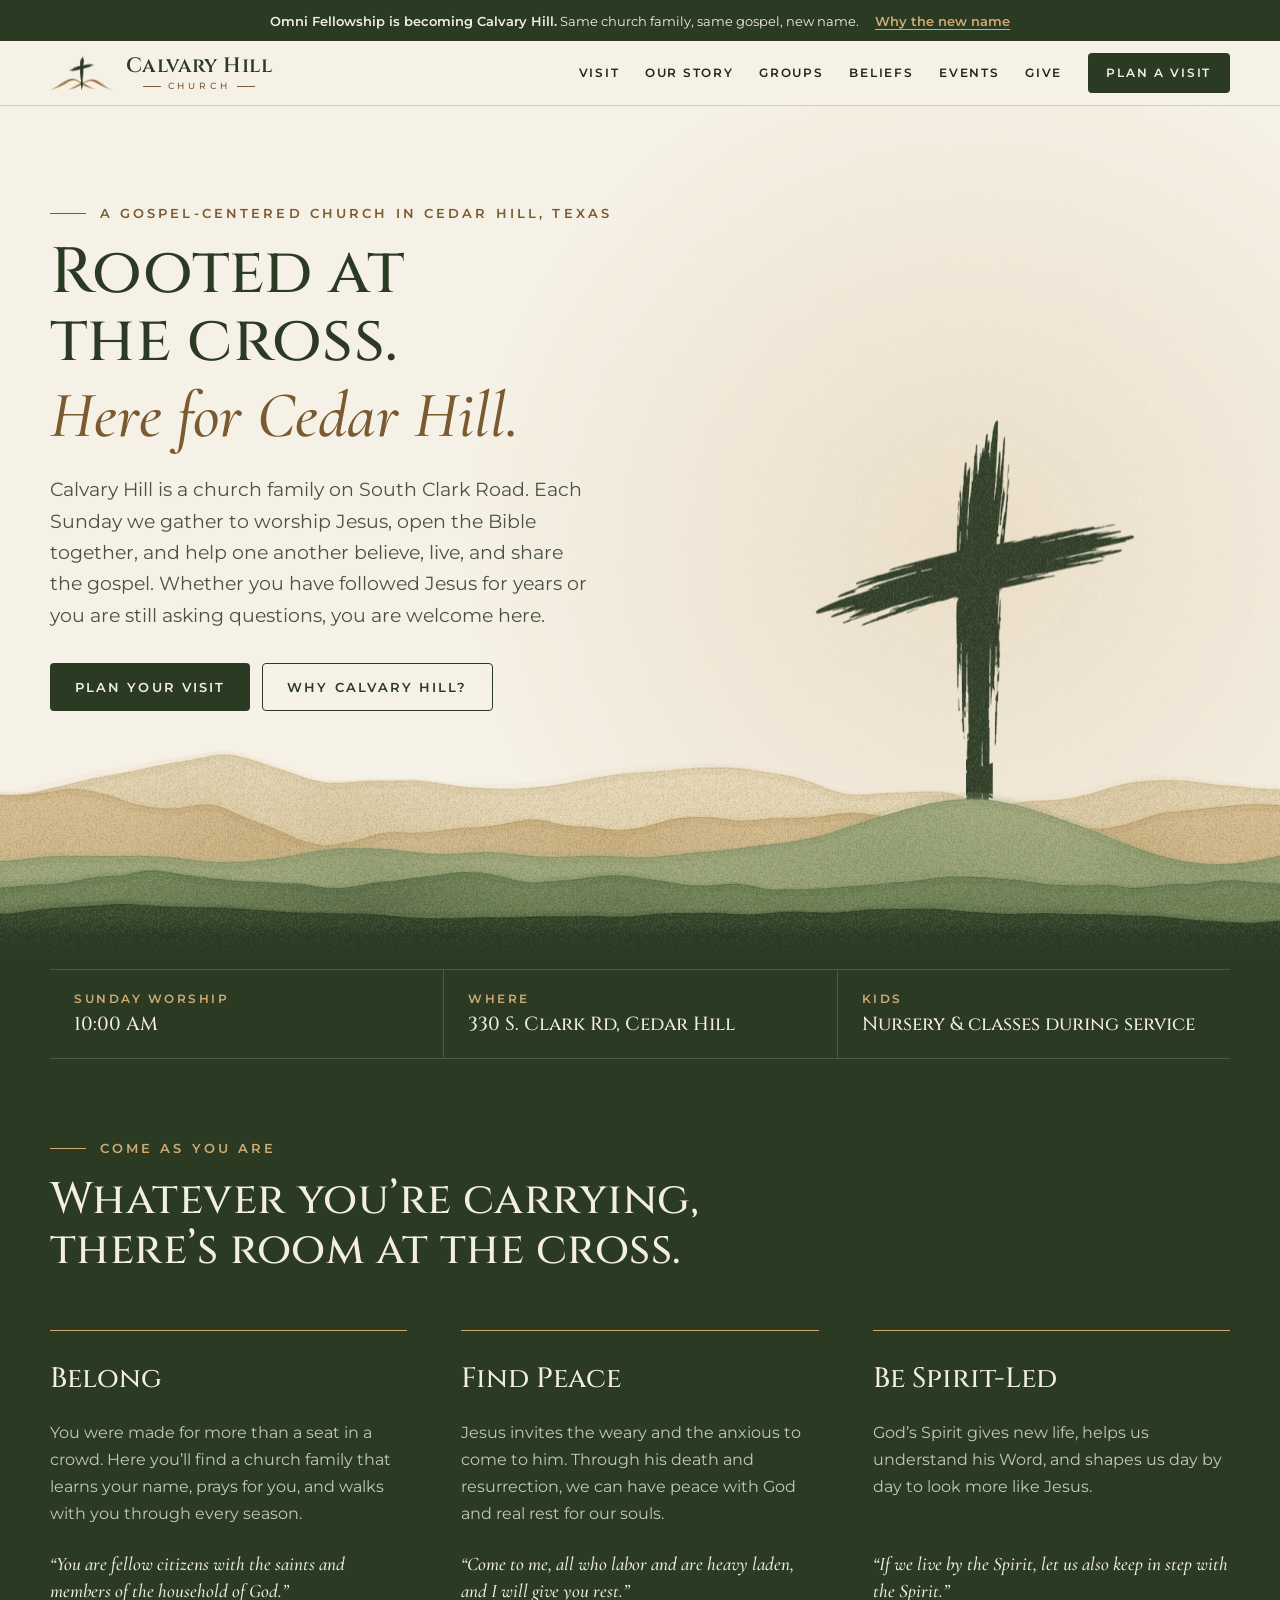
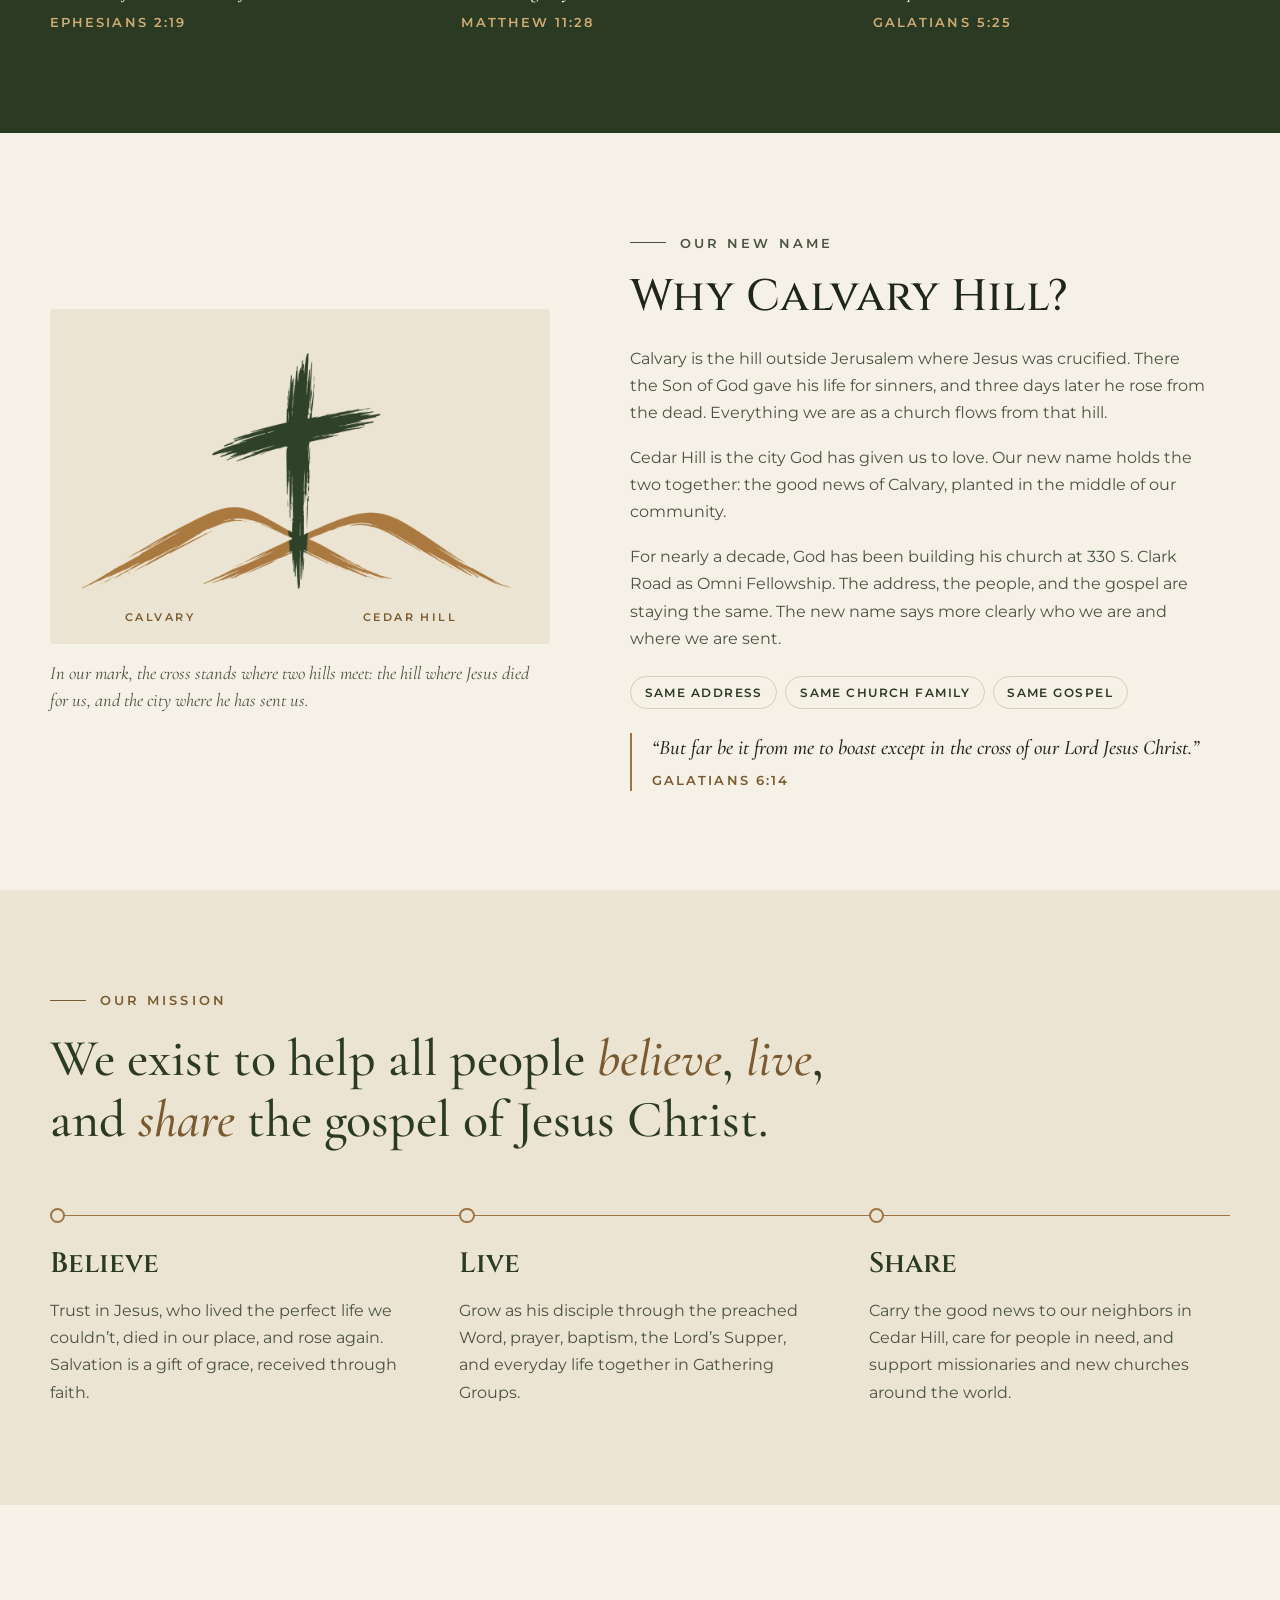
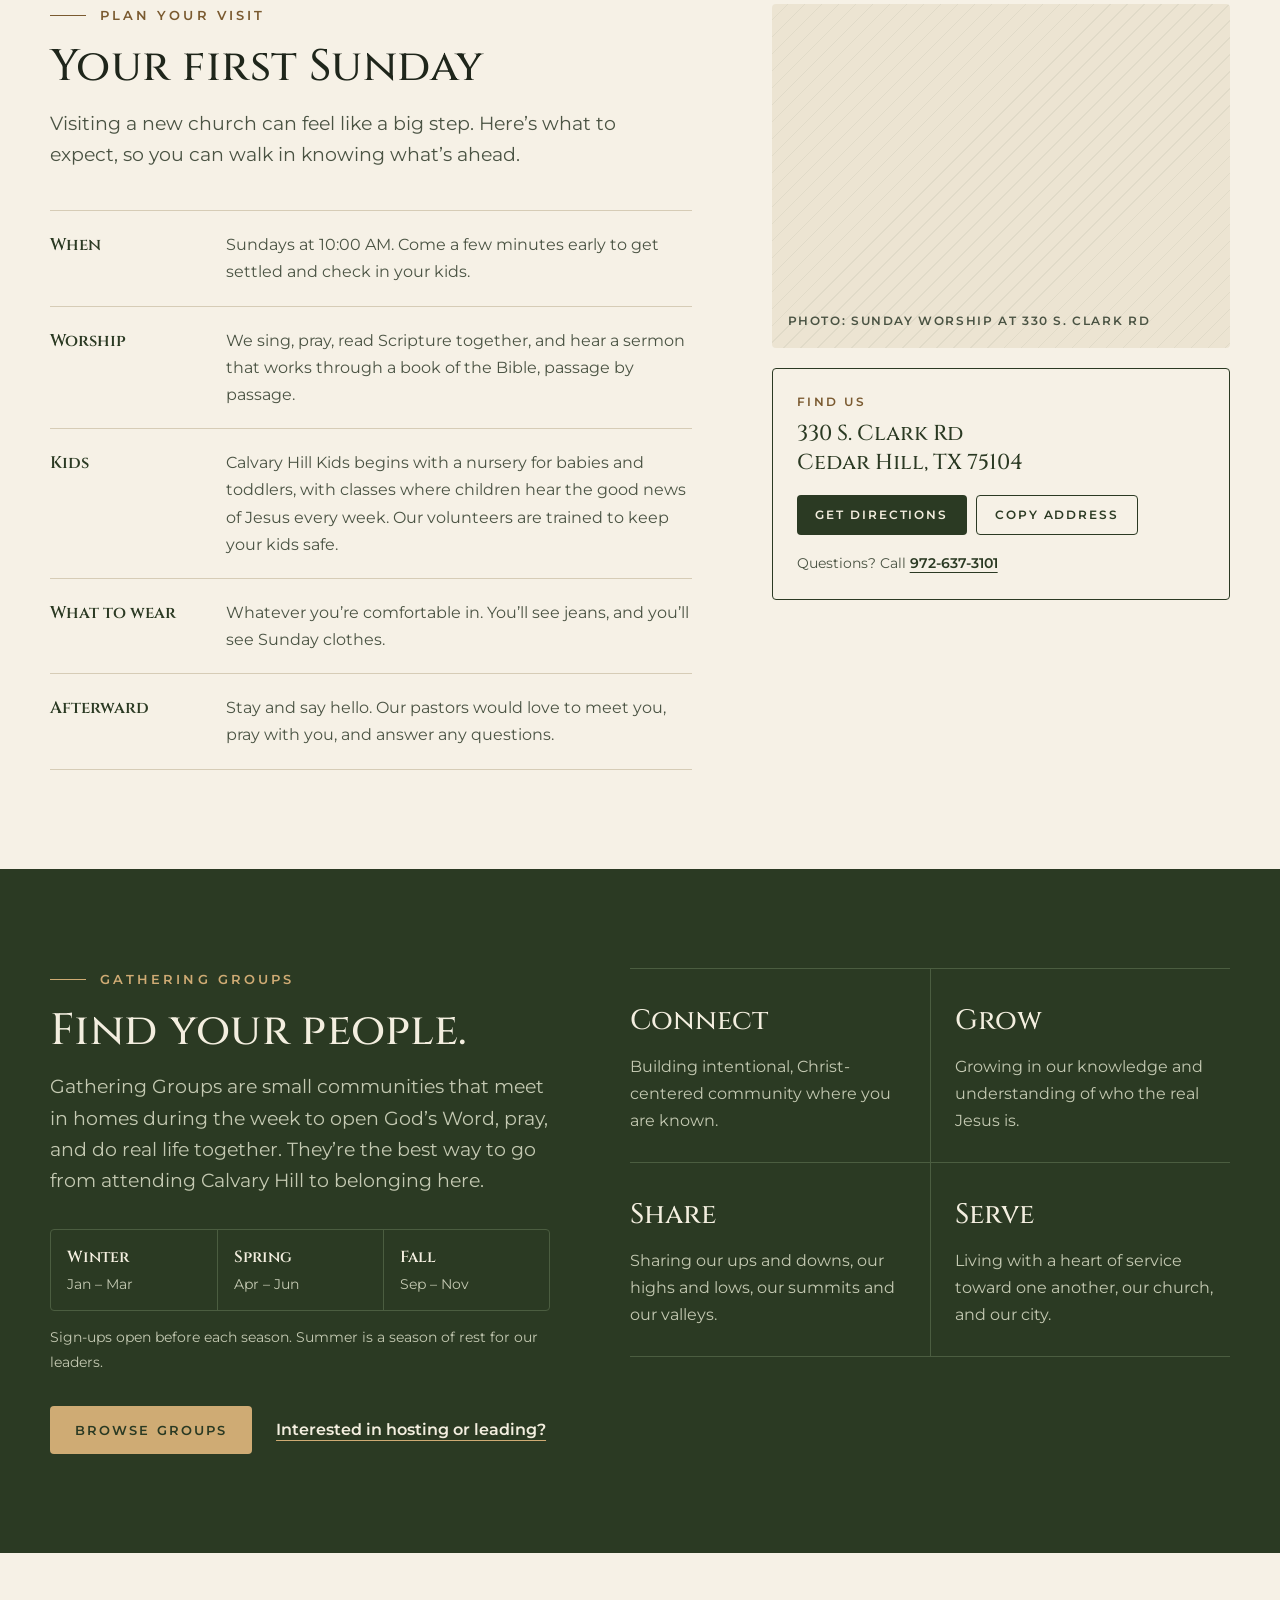
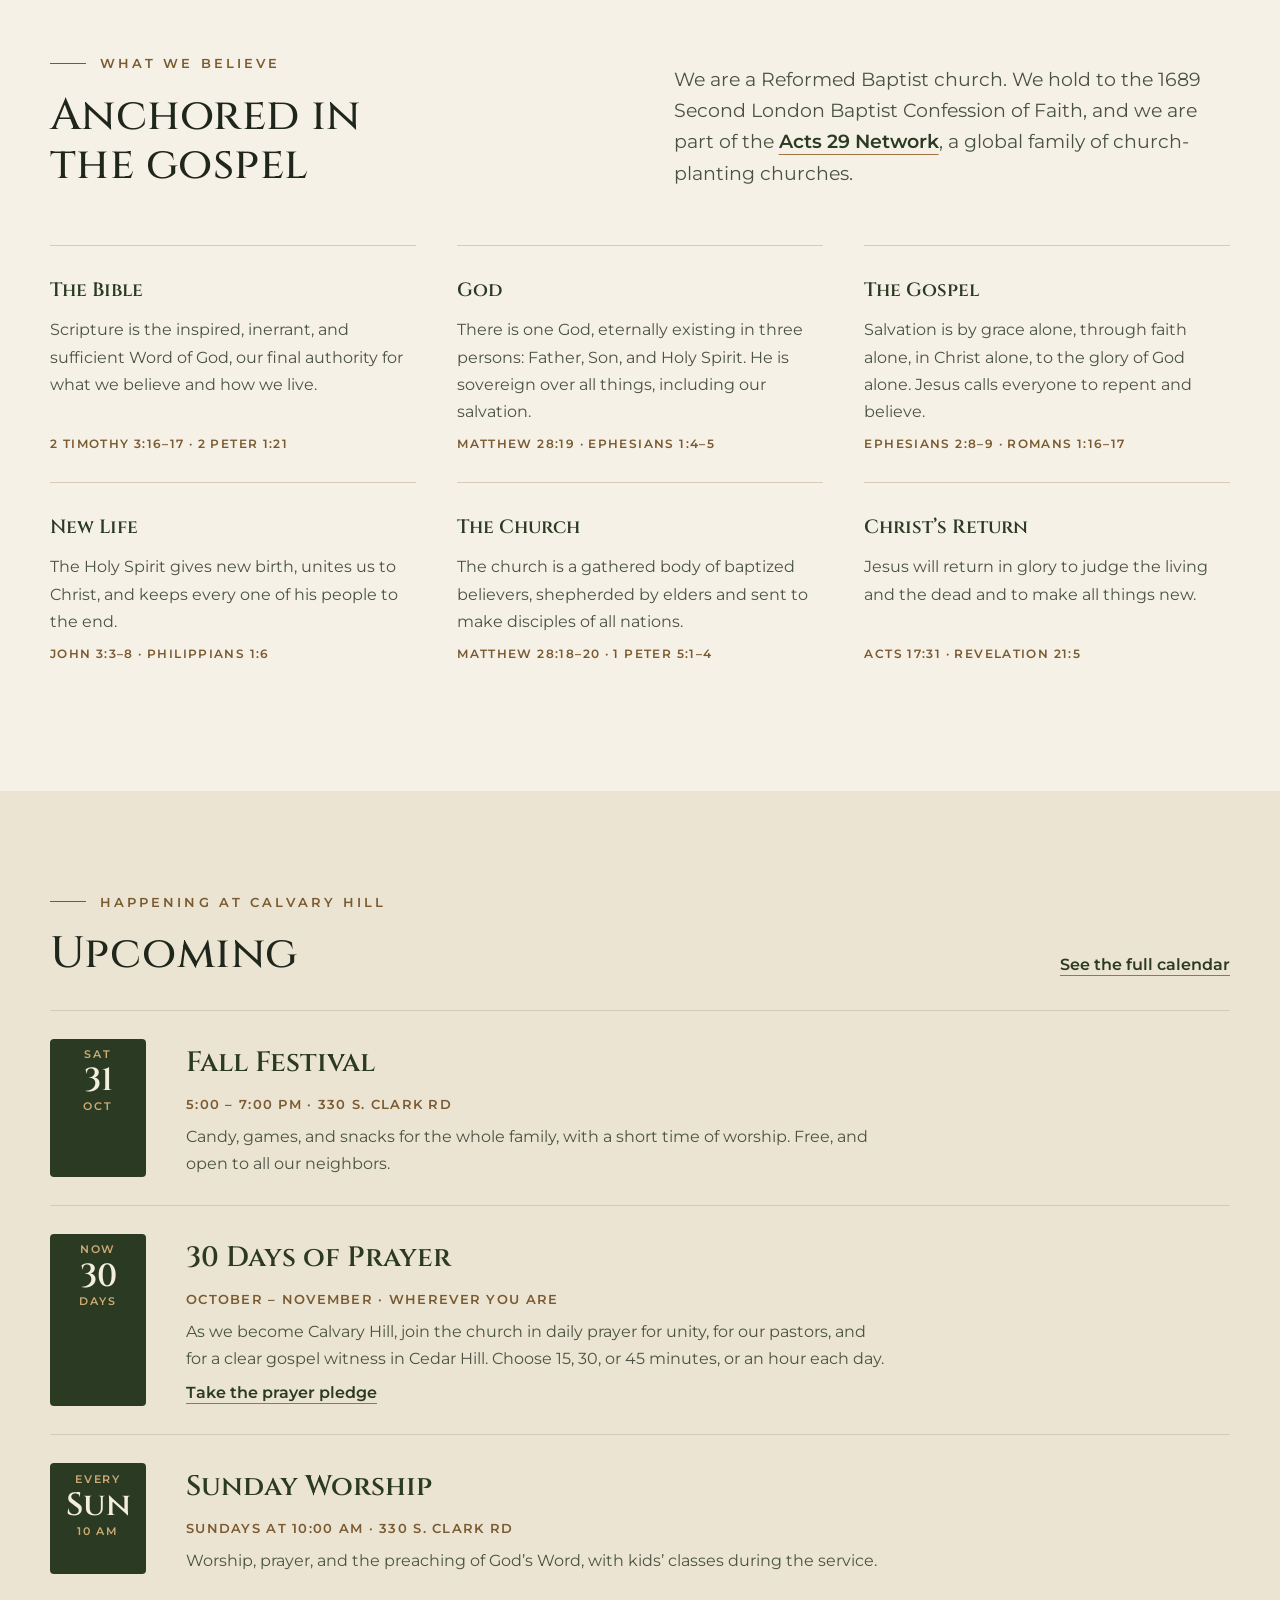
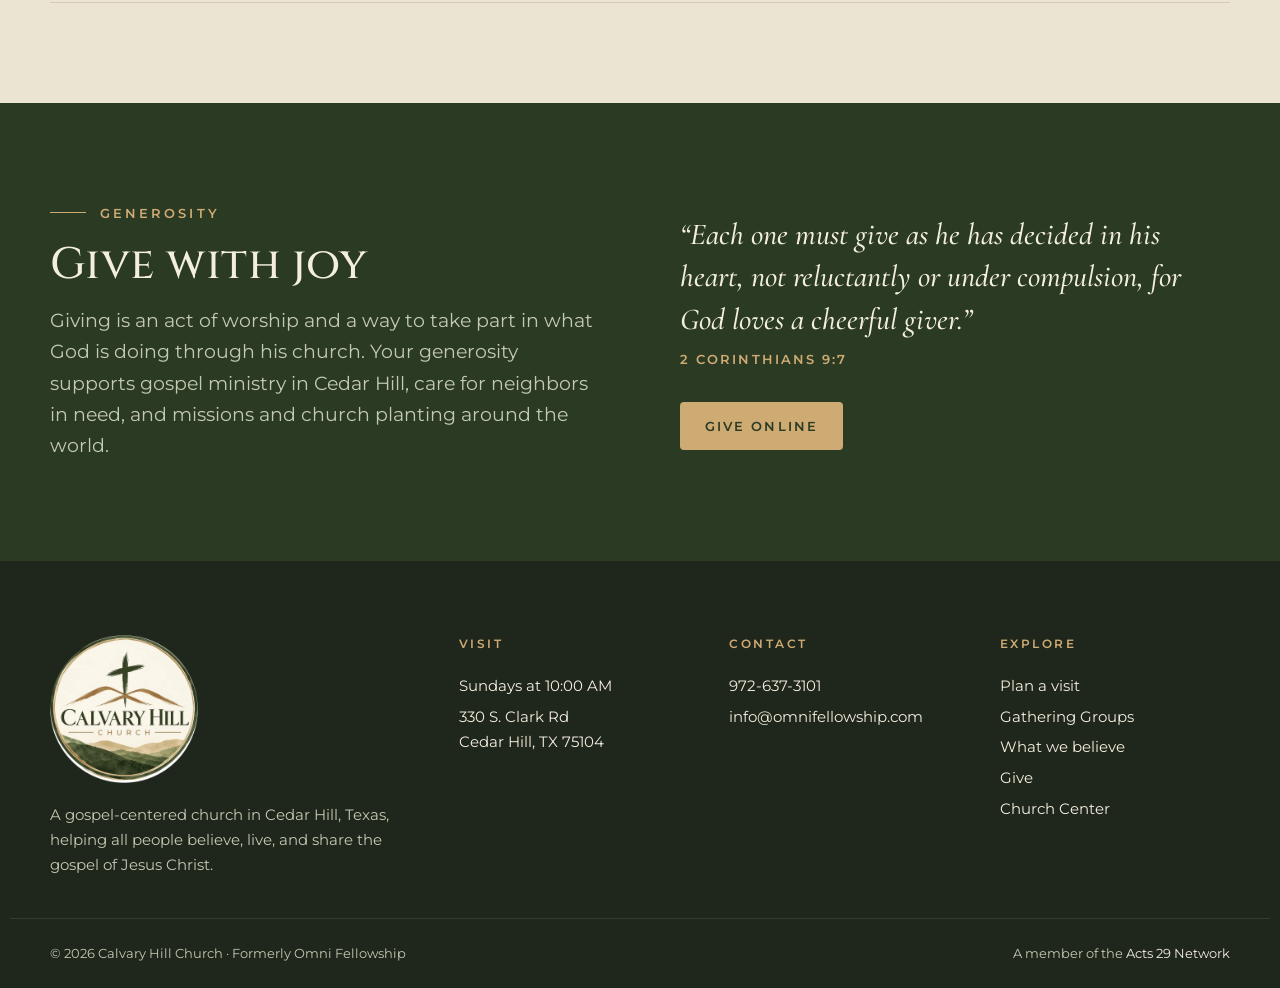
==== index.html @ 128b192b "Add Calvary Hill Church website concept Static home page built from the Calvary Hill logo concepts: " ====
<!doctype html>
<html lang="en">
<head>
  <meta charset="utf-8">
  <meta name="viewport" content="width=device-width, initial-scale=1, viewport-fit=cover">
  <title>Calvary Hill Church · Cedar Hill, Texas</title>
  <meta name="description" content="Calvary Hill is a gospel-centered church in Cedar Hill, Texas, helping all people believe, live, and share the gospel of Jesus Christ. Sundays at 10:00 AM, 330 S. Clark Rd.">
  <meta property="og:title" content="Calvary Hill Church">
  <meta property="og:description" content="A gospel-centered church in Cedar Hill, Texas. Sundays at 10:00 AM.">
  <meta property="og:image" content="assets/brand/og-image.jpg">
  <meta name="theme-color" content="#2B3A23">
  <link rel="icon" type="image/png" href="assets/brand/favicon-64.png">
  <link rel="apple-touch-icon" href="assets/brand/apple-touch-icon.png">
  <link rel="preconnect" href="https://fonts.googleapis.com">
  <link rel="preconnect" href="https://fonts.gstatic.com" crossorigin>
  <link rel="stylesheet" href="https://fonts.googleapis.com/css2?family=Cinzel:wght@500;600&family=Cormorant+Garamond:ital,wght@0,500;0,600;1,500;1,600&family=Montserrat:wght@400;500;600&display=swap">
  <link rel="stylesheet" href="css/styles.css">
</head>
<body>
  <a class="skip-link" href="#main">Skip to content</a>

  <div class="notice">
    <div class="wrap notice__inner">
      <p><strong>Omni Fellowship is becoming Calvary Hill.</strong> Same church family, same gospel, new name.</p>
      <a href="#story">Why the new name</a>
    </div>
  </div>

  <header class="site-header" id="top">
    <div class="wrap site-header__inner">
      <a class="brand" href="#top" aria-label="Calvary Hill Church, home">
        <span class="brand__mark" aria-hidden="true"><span class="brand__hills"></span><span class="brand__cross"></span></span>
        <span class="brand__word">
          <span class="brand__name">Calvary Hill</span>
          <span class="brand__sub">Church</span>
        </span>
      </a>

      <button class="nav-toggle" id="nav-toggle" type="button" aria-expanded="false" aria-controls="site-nav">
        <span class="nav-toggle__bars" aria-hidden="true"></span>
        <span>Menu</span>
      </button>

      <nav class="site-nav" id="site-nav" aria-label="Main">
        <a href="#visit">Visit</a>
        <a href="#story">Our Story</a>
        <a href="#groups">Groups</a>
        <a href="#beliefs">Beliefs</a>
        <a href="#events">Events</a>
        <a href="#give">Give</a>
        <a class="btn btn--pine btn--small" href="#visit">Plan a visit</a>
      </nav>
    </div>
  </header>

  <main id="main">

    <!-- Hero: the cross planted on a watercolor hillside (drawn in js/main.js) -->
    <section class="hero" aria-labelledby="hero-title">
      <canvas class="hero__land" id="hero-land" aria-hidden="true"></canvas>
      <div class="wrap hero__inner">
        <div class="hero__copy" id="hero-copy">
          <p class="eyebrow">A gospel-centered church in Cedar Hill, Texas</p>
          <h1 class="hero__title" id="hero-title">
            <span class="hero__title-a">Rooted at the cross.</span>
            <span class="hero__title-b">Here for Cedar Hill.</span>
          </h1>
          <p class="hero__lede">Calvary Hill is a church family on South Clark Road. Each Sunday we gather to worship Jesus, open the Bible together, and help one another believe, live, and share the gospel. Whether you have followed Jesus for years or you are still asking questions, you are welcome here.</p>
          <div class="hero__actions">
            <a class="btn btn--pine" href="#visit">Plan your visit</a>
            <a class="btn btn--line" href="#story">Why Calvary Hill?</a>
          </div>
        </div>
      </div>
    </section>

    <!-- The pine band continues the front hill of the hero -->
    <section class="band band--pine welcome" aria-labelledby="welcome-title">
      <div class="wrap">
        <dl class="sunday-strip">
          <div>
            <dt>Sunday worship</dt>
            <dd>10:00 AM</dd>
          </div>
          <div>
            <dt>Where</dt>
            <dd>330 S. Clark Rd, Cedar Hill</dd>
          </div>
          <div>
            <dt>Kids</dt>
            <dd>Nursery &amp; classes during service</dd>
          </div>
        </dl>

        <div class="welcome__head">
          <p class="eyebrow eyebrow--light">Come as you are</p>
          <h2 class="section-title" id="welcome-title">Whatever you’re carrying, there’s room at the cross.</h2>
        </div>

        <div class="triad">
          <article class="triad__item">
            <h3 class="triad__word">Belong</h3>
            <p>You were made for more than a seat in a crowd. Here you’ll find a church family that learns your name, prays for you, and walks with you through every season.</p>
            <blockquote class="verse verse--light">
              <p>“You are fellow citizens with the saints and members of the household of God.”</p>
              <cite>Ephesians 2:19</cite>
            </blockquote>
          </article>
          <article class="triad__item">
            <h3 class="triad__word">Find Peace</h3>
            <p>Jesus invites the weary and the anxious to come to him. Through his death and resurrection, we can have peace with God and real rest for our souls.</p>
            <blockquote class="verse verse--light">
              <p>“Come to me, all who labor and are heavy laden, and I will give you rest.”</p>
              <cite>Matthew 11:28</cite>
            </blockquote>
          </article>
          <article class="triad__item">
            <h3 class="triad__word">Be Spirit-Led</h3>
            <p>God’s Spirit gives new life, helps us understand his Word, and shapes us day by day to look more like Jesus.</p>
            <blockquote class="verse verse--light">
              <p>“If we live by the Spirit, let us also keep in step with the Spirit.”</p>
              <cite>Galatians 5:25</cite>
            </blockquote>
          </article>
        </div>
      </div>
    </section>

    <section class="band band--paper story" id="story" aria-labelledby="story-title">
      <div class="wrap story__grid">
        <figure class="story__figure">
          <div class="two-hills">
            <img src="assets/brand/mark-color.png" width="1080" height="602" alt="The Calvary Hill mark: a brushstroke cross standing where two hills meet.">
            <span class="two-hills__label two-hills__label--left">Calvary</span>
            <span class="two-hills__label two-hills__label--right">Cedar Hill</span>
          </div>
          <figcaption>In our mark, the cross stands where two hills meet: the hill where Jesus died for us, and the city where he has sent us.</figcaption>
        </figure>

        <div class="story__copy">
          <p class="eyebrow">Our new name</p>
          <h2 class="section-title" id="story-title">Why Calvary Hill?</h2>
          <p>Calvary is the hill outside Jerusalem where Jesus was crucified. There the Son of God gave his life for sinners, and three days later he rose from the dead. Everything we are as a church flows from that hill.</p>
          <p>Cedar Hill is the city God has given us to love. Our new name holds the two together: the good news of Calvary, planted in the middle of our community.</p>
          <p>For nearly a decade, God has been building his church at 330 S. Clark Road as Omni Fellowship. The address, the people, and the gospel are staying the same. The new name says more clearly who we are and where we are sent.</p>
          <ul class="same-list" aria-label="What stays the same">
            <li>Same address</li>
            <li>Same church family</li>
            <li>Same gospel</li>
          </ul>
          <blockquote class="verse">
            <p>“But far be it from me to boast except in the cross of our Lord Jesus Christ.”</p>
            <cite>Galatians 6:14</cite>
          </blockquote>
        </div>
      </div>
    </section>

    <section class="band band--sand mission" aria-labelledby="mission-title">
      <div class="wrap">
        <p class="eyebrow">Our mission</p>
        <h2 class="mission__statement" id="mission-title">We exist to help all people <em>believe</em>, <em>live</em>, and <em>share</em> the gospel of Jesus Christ.</h2>
        <ol class="path">
          <li class="path__step">
            <h3 class="path__word">Believe</h3>
            <p>Trust in Jesus, who lived the perfect life we couldn’t, died in our place, and rose again. Salvation is a gift of grace, received through faith.</p>
          </li>
          <li class="path__step">
            <h3 class="path__word">Live</h3>
            <p>Grow as his disciple through the preached Word, prayer, baptism, the Lord’s Supper, and everyday life together in Gathering Groups.</p>
          </li>
          <li class="path__step">
            <h3 class="path__word">Share</h3>
            <p>Carry the good news to our neighbors in Cedar Hill, care for people in need, and support missionaries and new churches around the world.</p>
          </li>
        </ol>
      </div>
    </section>

    <section class="band band--paper visit" id="visit" aria-labelledby="visit-title">
      <div class="wrap visit__grid">
        <div class="visit__main">
          <p class="eyebrow">Plan your visit</p>
          <h2 class="section-title" id="visit-title">Your first Sunday</h2>
          <p class="section-lede">Visiting a new church can feel like a big step. Here’s what to expect, so you can walk in knowing what’s ahead.</p>

          <dl class="expect">
            <div class="expect__row">
              <dt>When</dt>
              <dd>Sundays at 10:00 AM. Come a few minutes early to get settled and check in your kids.</dd>
            </div>
            <div class="expect__row">
              <dt>Worship</dt>
              <dd>We sing, pray, read Scripture together, and hear a sermon that works through a book of the Bible, passage by passage.</dd>
            </div>
            <div class="expect__row">
              <dt>Kids</dt>
              <dd>Calvary Hill Kids begins with a nursery for babies and toddlers, with classes where children hear the good news of Jesus every week. Our volunteers are trained to keep your kids safe.</dd>
            </div>
            <div class="expect__row">
              <dt>What to wear</dt>
              <dd>Whatever you’re comfortable in. You’ll see jeans, and you’ll see Sunday clothes.</dd>
            </div>
            <div class="expect__row">
              <dt>Afterward</dt>
              <dd>Stay and say hello. Our pastors would love to meet you, pray with you, and answer any questions.</dd>
            </div>
          </dl>
        </div>

        <aside class="visit__aside" aria-label="Location">
          <div class="photo-slot" role="img" aria-label="Photo placeholder for Sunday worship">
            <span>Photo: Sunday worship at 330 S. Clark Rd</span>
          </div>
          <div class="address-card">
            <p class="address-card__label">Find us</p>
            <address class="address-card__addr" id="church-address">330 S. Clark Rd<br>Cedar Hill, TX 75104</address>
            <div class="address-card__actions">
              <a class="btn btn--pine btn--small" href="https://www.google.com/maps/search/?api=1&amp;query=330+S+Clark+Rd+Cedar+Hill+TX+75104" target="_blank" rel="noopener">Get directions</a>
              <button class="btn btn--line btn--small" type="button" id="copy-address" data-copy="330 S. Clark Rd, Cedar Hill, TX 75104">Copy address</button>
            </div>
            <p class="address-card__meta">Questions? Call <a href="tel:+19726373101">972-637-3101</a></p>
          </div>
        </aside>
      </div>
    </section>

    <section class="band band--pine groups" id="groups" aria-labelledby="groups-title">
      <div class="wrap groups__grid">
        <div class="groups__intro">
          <p class="eyebrow eyebrow--light">Gathering Groups</p>
          <h2 class="section-title" id="groups-title">Find your people.</h2>
          <p class="section-lede">Gathering Groups are small communities that meet in homes during the week to open God’s Word, pray, and do real life together. They’re the best way to go from attending Calvary Hill to belonging here.</p>

          <ul class="seasons" aria-label="Group seasons">
            <li class="season" data-months="0,1,2"><span class="season__name">Winter</span><span class="season__months">Jan – Mar</span></li>
            <li class="season" data-months="3,4,5"><span class="season__name">Spring</span><span class="season__months">Apr – Jun</span></li>
            <li class="season" data-months="8,9,10"><span class="season__name">Fall</span><span class="season__months">Sep – Nov</span></li>
          </ul>
          <p class="groups__note">Sign-ups open before each season. Summer is a season of rest for our leaders.</p>

          <div class="groups__actions">
            <a class="btn btn--bronze" href="https://omnifellowship.churchcenter.com/groups" target="_blank" rel="noopener">Browse groups</a>
            <a class="text-link text-link--light" href="https://omnifellowship.churchcenter.com/" target="_blank" rel="noopener">Interested in hosting or leading?</a>
          </div>
        </div>

        <ul class="pillars">
          <li class="pillar">
            <h3 class="pillar__word">Connect</h3>
            <p>Building intentional, Christ-centered community where you are known.</p>
          </li>
          <li class="pillar">
            <h3 class="pillar__word">Grow</h3>
            <p>Growing in our knowledge and understanding of who the real Jesus is.</p>
          </li>
          <li class="pillar">
            <h3 class="pillar__word">Share</h3>
            <p>Sharing our ups and downs, our highs and lows, our summits and our valleys.</p>
          </li>
          <li class="pillar">
            <h3 class="pillar__word">Serve</h3>
            <p>Living with a heart of service toward one another, our church, and our city.</p>
          </li>
        </ul>
      </div>
    </section>

    <section class="band band--paper beliefs" id="beliefs" aria-labelledby="beliefs-title">
      <div class="wrap">
        <div class="beliefs__head">
          <div>
            <p class="eyebrow">What we believe</p>
            <h2 class="section-title" id="beliefs-title">Anchored in the gospel</h2>
          </div>
          <p class="section-lede">We are a Reformed Baptist church. We hold to the 1689 Second London Baptist Confession of Faith, and we are part of the <a class="text-link" href="https://www.acts29.com" target="_blank" rel="noopener">Acts 29 Network</a>, a global family of church-planting churches.</p>
        </div>

        <div class="beliefs__grid">
          <article class="belief">
            <h3>The Bible</h3>
            <p>Scripture is the inspired, inerrant, and sufficient Word of God, our final authority for what we believe and how we live.</p>
            <p class="belief__refs">2 Timothy 3:16–17 · 2 Peter 1:21</p>
          </article>
          <article class="belief">
            <h3>God</h3>
            <p>There is one God, eternally existing in three persons: Father, Son, and Holy Spirit. He is sovereign over all things, including our salvation.</p>
            <p class="belief__refs">Matthew 28:19 · Ephesians 1:4–5</p>
          </article>
          <article class="belief">
            <h3>The Gospel</h3>
            <p>Salvation is by grace alone, through faith alone, in Christ alone, to the glory of God alone. Jesus calls everyone to repent and believe.</p>
            <p class="belief__refs">Ephesians 2:8–9 · Romans 1:16–17</p>
          </article>
          <article class="belief">
            <h3>New Life</h3>
            <p>The Holy Spirit gives new birth, unites us to Christ, and keeps every one of his people to the end.</p>
            <p class="belief__refs">John 3:3–8 · Philippians 1:6</p>
          </article>
          <article class="belief">
            <h3>The Church</h3>
            <p>The church is a gathered body of baptized believers, shepherded by elders and sent to make disciples of all nations.</p>
            <p class="belief__refs">Matthew 28:18–20 · 1 Peter 5:1–4</p>
          </article>
          <article class="belief">
            <h3>Christ’s Return</h3>
            <p>Jesus will return in glory to judge the living and the dead and to make all things new.</p>
            <p class="belief__refs">Acts 17:31 · Revelation 21:5</p>
          </article>
        </div>
      </div>
    </section>

    <section class="band band--sand events" id="events" aria-labelledby="events-title">
      <div class="wrap">
        <div class="events__head">
          <div>
            <p class="eyebrow">Happening at Calvary Hill</p>
            <h2 class="section-title" id="events-title">Upcoming</h2>
          </div>
          <a class="text-link" href="https://omnifellowship.churchcenter.com/calendar" target="_blank" rel="noopener">See the full calendar</a>
        </div>

        <ul class="event-list">
          <li class="event">
            <p class="event__date"><span class="event__dow">Sat</span><span class="event__day">31</span><span class="event__mon">Oct</span></p>
            <div class="event__body">
              <h3>Fall Festival</h3>
              <p class="event__meta">5:00 – 7:00 PM · 330 S. Clark Rd</p>
              <p>Candy, games, and snacks for the whole family, with a short time of worship. Free, and open to all our neighbors.</p>
            </div>
          </li>
          <li class="event">
            <p class="event__date"><span class="event__dow">Now</span><span class="event__day">30</span><span class="event__mon">Days</span></p>
            <div class="event__body">
              <h3>30 Days of Prayer</h3>
              <p class="event__meta">October – November · Wherever you are</p>
              <p>As we become Calvary Hill, join the church in daily prayer for unity, for our pastors, and for a clear gospel witness in Cedar Hill. Choose 15, 30, or 45 minutes, or an hour each day.</p>
              <a class="text-link" href="https://omnifellowship.churchcenter.com/" target="_blank" rel="noopener">Take the prayer pledge</a>
            </div>
          </li>
          <li class="event">
            <p class="event__date"><span class="event__dow">Every</span><span class="event__day">Sun</span><span class="event__mon">10 AM</span></p>
            <div class="event__body">
              <h3>Sunday Worship</h3>
              <p class="event__meta">Sundays at 10:00 AM · 330 S. Clark Rd</p>
              <p>Worship, prayer, and the preaching of God’s Word, with kids’ classes during the service.</p>
            </div>
          </li>
        </ul>
      </div>
    </section>

    <section class="band band--pine give" id="give" aria-labelledby="give-title">
      <div class="wrap give__grid">
        <div>
          <p class="eyebrow eyebrow--light">Generosity</p>
          <h2 class="section-title" id="give-title">Give with joy</h2>
          <p class="section-lede">Giving is an act of worship and a way to take part in what God is doing through his church. Your generosity supports gospel ministry in Cedar Hill, care for neighbors in need, and missions and church planting around the world.</p>
        </div>
        <div class="give__side">
          <blockquote class="verse verse--light verse--large">
            <p>“Each one must give as he has decided in his heart, not reluctantly or under compulsion, for God loves a cheerful giver.”</p>
            <cite>2 Corinthians 9:7</cite>
          </blockquote>
          <a class="btn btn--bronze" href="https://omnifellowship.churchcenter.com/giving" target="_blank" rel="noopener">Give online</a>
        </div>
      </div>
    </section>
  </main>

  <footer class="site-footer">
    <div class="wrap site-footer__grid">
      <div class="site-footer__brand">
        <img class="site-footer__badge" src="assets/brand/badge-watercolor.webp" width="720" height="720" alt="Calvary Hill Church logo">
        <p>A gospel-centered church in Cedar Hill, Texas, helping all people believe, live, and share the gospel of Jesus Christ.</p>
      </div>

      <div class="site-footer__col">
        <h2>Visit</h2>
        <p>Sundays at 10:00 AM</p>
        <address>330 S. Clark Rd<br>Cedar Hill, TX 75104</address>
      </div>

      <div class="site-footer__col">
        <h2>Contact</h2>
        <p><a href="tel:+19726373101">972-637-3101</a></p>
        <p><a href="mailto:info@omnifellowship.com">info@omnifellowship.com</a></p>
      </div>

      <div class="site-footer__col">
        <h2>Explore</h2>
        <ul>
          <li><a href="#visit">Plan a visit</a></li>
          <li><a href="#groups">Gathering Groups</a></li>
          <li><a href="#beliefs">What we believe</a></li>
          <li><a href="#give">Give</a></li>
          <li><a href="https://omnifellowship.churchcenter.com/" target="_blank" rel="noopener">Church Center</a></li>
        </ul>
      </div>
    </div>
    <div class="wrap site-footer__base">
      <p>© <span id="year">2026</span> Calvary Hill Church · Formerly Omni Fellowship</p>
      <p>A member of the <a href="https://www.acts29.com" target="_blank" rel="noopener">Acts 29 Network</a></p>
    </div>
  </footer>

  <script src="js/main.js"></script>
</body>
</html>
---- css/styles.css ----
/* Calvary Hill Church
   Layout: a walk up the hill. Paper sections climb into pine bands; the hero's
   watercolor hills run straight into the first pine band, the way the logo's
   landscape sits under the cross.
   One deliberate look (no dark theme): the brand colors stay fixed. */

:root {
  /* Color: sampled from the watercolor logo */
  --pine: #2b3a23;        /* cross + wordmark green */
  --pine-2: #374a2d;      /* raised surfaces on pine */
  --moss: #6f7f55;        /* mid hills */
  --bronze: #9e7542;      /* hill strokes */
  --bronze-dk: #7a5a30;   /* bronze for small text on paper */
  --bronze-lt: #cfab74;   /* bronze on pine */
  --paper: #f6f1e6;       /* logo background */
  --sand: #ece4d2;        /* alternate paper band */
  --ink: #1f261b;         /* body text, green-leaning near-black */
  --ink-2: #4a5343;       /* secondary text */
  --rule: #d6ccb6;        /* hairlines on paper */
  --on-pine: #f3eedf;     /* text on pine */
  --on-pine-2: #c4c9b2;   /* secondary text on pine */
  --rule-pine: #4b5d40;   /* hairlines on pine */
  --focus: #b8862f;

  /* Type: Cinzel echoes the logo's capitals; Cormorant for Scripture; Montserrat echoes "CHURCH" */
  --font-display: "Cinzel", "Trajan Pro", "Times New Roman", serif;
  --font-serif: "Cormorant Garamond", "Iowan Old Style", Georgia, serif;
  --font-sans: "Montserrat", "Helvetica Neue", Arial, sans-serif;

  --step--1: 0.8125rem;
  --step-0: 1rem;
  --step-1: 1.1875rem;
  --step-2: clamp(1.4rem, 1.2rem + 0.8vw, 1.75rem);
  --step-3: clamp(1.9rem, 1.45rem + 1.9vw, 2.75rem);
  --step-4: clamp(2.3rem, 1.5rem + 3.4vw, 4rem);

  --gutter: clamp(16px, 4vw, 40px);
  --section-y: clamp(4rem, 3rem + 4vw, 7rem);
  --max: 1180px;
  --radius: 4px;
}

*, *::before, *::after { box-sizing: border-box; }

html { scroll-behavior: smooth; -webkit-text-size-adjust: 100%; }
@media (prefers-reduced-motion: reduce) { html { scroll-behavior: auto; } }

body {
  margin: 0;
  background: var(--paper);
  color: var(--ink);
  font-family: var(--font-sans);
  font-size: var(--step-0);
  line-height: 1.7;
  -webkit-font-smoothing: antialiased;
}

/* Paints the strip above the sticky header on phones with a notch */
body::before {
  content: "";
  position: fixed;
  inset: 0 0 auto;
  height: env(safe-area-inset-top, 0px);
  z-index: 10;
  background: var(--paper);
}

img { max-width: 100%; height: auto; display: block; }
a { color: inherit; }
h1, h2, h3 { margin: 0; text-wrap: balance; }
p { margin: 0; }

:focus-visible { outline: 2px solid var(--focus); outline-offset: 3px; }

.wrap {
  width: 100%;
  max-width: calc(var(--max) + 2 * var(--gutter));
  margin-inline: auto;
  padding-left: max(var(--gutter), env(safe-area-inset-left, 0px));
  padding-right: max(var(--gutter), env(safe-area-inset-right, 0px));
}

.skip-link {
  position: absolute;
  left: 1rem;
  top: -4rem;
  z-index: 50;
  background: var(--pine);
  color: var(--on-pine);
  padding: 0.6rem 1rem;
  border-radius: var(--radius);
}
.skip-link:focus { top: 1rem; }

/* ---------- Shared type ---------- */

/* Eyebrow: rule + tracked caps, borrowed from the "— CHURCH —" lockup */
.eyebrow {
  display: flex;
  align-items: center;
  gap: 0.85rem;
  font-size: var(--step--1);
  font-weight: 600;
  letter-spacing: 0.24em;
  text-transform: uppercase;
  color: var(--bronze-dk);
  margin-bottom: 1rem;
}
.eyebrow::before {
  content: "";
  width: 2.25rem;
  height: 1px;
  background: currentColor;
  flex: none;
}
.eyebrow--light { color: var(--bronze-lt); }

.section-title {
  font-family: var(--font-display);
  font-weight: 500;
  font-size: var(--step-3);
  line-height: 1.12;
  letter-spacing: 0.01em;
}

.section-lede {
  font-size: var(--step-1);
  line-height: 1.65;
  color: var(--ink-2);
  max-width: 38rem;
}

.verse { margin: 0; }
.verse p {
  font-family: var(--font-serif);
  font-style: italic;
  font-weight: 500;
  font-size: 1.3rem;
  line-height: 1.4;
}
.verse cite {
  display: block;
  margin-top: 0.4rem;
  font-style: normal;
  font-size: var(--step--1);
  font-weight: 600;
  letter-spacing: 0.16em;
  text-transform: uppercase;
  color: var(--bronze-dk);
}
.verse--light p { color: var(--on-pine); }
.verse--light cite { color: var(--bronze-lt); }
.verse--large p { font-size: clamp(1.45rem, 1.2rem + 1vw, 1.9rem); }

.text-link {
  color: var(--pine);
  font-weight: 600;
  text-decoration: underline;
  text-decoration-color: var(--bronze);
  text-decoration-thickness: 1px;
  text-underline-offset: 0.3em;
}
.text-link:hover { text-decoration-thickness: 2px; }
.text-link--light { color: var(--on-pine); text-decoration-color: var(--bronze-lt); }

/* ---------- Buttons ---------- */

.btn {
  display: inline-flex;
  align-items: center;
  justify-content: center;
  gap: 0.5rem;
  min-height: 3rem;
  padding: 0.75rem 1.5rem;
  border: 1px solid transparent;
  border-radius: var(--radius);
  font-family: var(--font-sans);
  font-size: 0.8125rem;
  font-weight: 600;
  letter-spacing: 0.16em;
  text-transform: uppercase;
  text-decoration: none;
  cursor: pointer;
  transition: background-color 160ms ease, color 160ms ease, border-color 160ms ease;
}
.btn--small { min-height: 2.5rem; padding: 0.5rem 1.1rem; font-size: 0.75rem; }
.btn--pine { background: var(--pine); color: var(--on-pine); }
.btn--pine:hover { background: var(--pine-2); }
.btn--line { background: transparent; color: var(--pine); border-color: var(--pine); }
.btn--line:hover { background: var(--pine); color: var(--on-pine); }
.btn--bronze { background: var(--bronze-lt); color: var(--pine); }
.btn--bronze:hover { background: var(--on-pine); }

/* ---------- Notice + header ---------- */

.notice {
  background: var(--pine);
  color: var(--on-pine);
  font-size: var(--step--1);
}
.notice__inner {
  display: flex;
  flex-wrap: wrap;
  align-items: center;
  justify-content: center;
  gap: 0.25rem 1rem;
  padding-block: 0.6rem;
  text-align: center;
}
.notice strong { font-weight: 600; }
.notice a {
  color: var(--bronze-lt);
  font-weight: 600;
  text-underline-offset: 0.25em;
}

.site-header {
  position: sticky;
  top: env(safe-area-inset-top, 0px);
  z-index: 20;
  background: var(--paper);
  border-bottom: 1px solid var(--rule);
}
.site-header__inner {
  display: flex;
  align-items: center;
  justify-content: space-between;
  gap: 1.5rem;
  padding-block: 0.75rem;
}

.brand {
  display: inline-flex;
  align-items: center;
  gap: 0.75rem;
  text-decoration: none;
  color: var(--pine);
}
/* Two mask layers from the logo so each part takes a brand color */
.brand__mark {
  position: relative;
  width: 64px;
  aspect-ratio: 1080 / 602;
  flex: none;
}
.brand__hills,
.brand__cross {
  position: absolute;
  inset: 0;
  -webkit-mask: var(--m) center / 100% 100% no-repeat;
  mask: var(--m) center / 100% 100% no-repeat;
}
.brand__hills { --m: url("../assets/brand/mark-hills.png"); background: var(--bronze); }
.brand__cross { --m: url("../assets/brand/mark-cross.png"); background: var(--pine); }

.brand__word { display: grid; justify-items: center; line-height: 1; }
.brand__name {
  font-family: var(--font-display);
  font-weight: 600;
  font-size: 1.3rem;
  letter-spacing: 0.02em;
}
.brand__sub {
  display: flex;
  align-items: center;
  gap: 0.45rem;
  margin-top: 0.3rem;
  font-size: 0.56rem;
  font-weight: 500;
  letter-spacing: 0.42em;
  text-transform: uppercase;
  color: var(--bronze-dk);
}
.brand__sub::before,
.brand__sub::after {
  content: "";
  width: 1.1rem;
  height: 1px;
  background: currentColor;
}

.site-nav {
  display: flex;
  align-items: center;
  gap: clamp(1rem, 2vw, 1.75rem);
}
.site-nav a:not(.btn) {
  font-size: 0.78rem;
  font-weight: 600;
  letter-spacing: 0.14em;
  text-transform: uppercase;
  text-decoration: none;
  color: var(--ink);
  padding-block: 0.4rem;
  border-bottom: 1px solid transparent;
}
.site-nav a:not(.btn):hover { border-bottom-color: var(--bronze); }

.nav-toggle {
  display: none;
  align-items: center;
  gap: 0.6rem;
  min-height: 2.75rem;
  padding: 0.5rem 0.9rem;
  background: transparent;
  border: 1px solid var(--rule);
  border-radius: var(--radius);
  color: var(--pine);
  font: 600 0.75rem/1 var(--font-sans);
  letter-spacing: 0.16em;
  text-transform: uppercase;
  cursor: pointer;
}
.nav-toggle__bars,
.nav-toggle__bars::before,
.nav-toggle__bars::after {
  display: block;
  width: 18px;
  height: 1.5px;
  background: currentColor;
  transition: transform 160ms ease, opacity 160ms ease;
}
.nav-toggle__bars { position: relative; }
.nav-toggle__bars::before,
.nav-toggle__bars::after { content: ""; position: absolute; left: 0; }
.nav-toggle__bars::before { top: -6px; }
.nav-toggle__bars::after { top: 6px; }
.nav-toggle[aria-expanded="true"] .nav-toggle__bars { background: transparent; }
.nav-toggle[aria-expanded="true"] .nav-toggle__bars::before { transform: translateY(6px) rotate(45deg); }
.nav-toggle[aria-expanded="true"] .nav-toggle__bars::after { transform: translateY(-6px) rotate(-45deg); }

@media (max-width: 960px) {
  .nav-toggle { display: inline-flex; }
  .site-header__inner { flex-wrap: wrap; }
  .site-nav {
    display: none;
    flex-basis: 100%;
    flex-direction: column;
    align-items: stretch;
    gap: 0;
    padding-bottom: 0.75rem;
  }
  .site-nav.is-open { display: flex; }
  .site-nav a:not(.btn) {
    padding-block: 0.85rem;
    border-bottom: 1px solid var(--rule);
  }
  .site-nav .btn { margin-top: 1rem; }
}

/* ---------- Hero ---------- */

.hero {
  position: relative;
  overflow: hidden;
  /* Fallback ground if the canvas never draws */
  background: linear-gradient(to bottom, var(--paper) 72%, var(--sand) 72%, var(--moss) 88%, var(--pine) 100%);
}
.hero.is-drawn { background: var(--paper); }
.hero__land {
  position: absolute;
  inset: 0;
  width: 100%;
  height: 100%;
  opacity: 0;
  transition: opacity 700ms ease;
}
.hero.is-drawn .hero__land { opacity: 1; }
@media (prefers-reduced-motion: reduce) { .hero__land { transition: none; } }

.hero__inner {
  position: relative;
  padding-top: clamp(3.5rem, 2rem + 5vw, 6.5rem);
  /* Room for the hills (and, on narrow screens, the cross) below the copy */
  padding-bottom: clamp(17rem, 12rem + 22vw, 21rem);
}
.hero__copy { max-width: 36rem; }

.hero__title { margin-bottom: 1.5rem; }
.hero__title-a,
.hero__title-b { display: block; }
.hero__title-a {
  font-family: var(--font-display);
  font-weight: 500;
  font-size: var(--step-4);
  line-height: 1.06;
  letter-spacing: 0.005em;
  color: var(--pine);
}
.hero__title-b {
  margin-top: 0.35rem;
  font-family: var(--font-serif);
  font-style: italic;
  font-weight: 500;
  font-size: calc(var(--step-4) * 1.02);
  line-height: 1.05;
  color: var(--bronze-dk);
}
.hero__lede {
  font-size: var(--step-1);
  line-height: 1.65;
  color: var(--ink-2);
  max-width: 34rem;
}
.hero__actions {
  display: flex;
  flex-wrap: wrap;
  gap: 0.75rem;
  margin-top: 2rem;
}

@media (min-width: 961px) {
  .hero__inner { padding-bottom: clamp(13rem, 6rem + 12vw, 17rem); }
  .hero__copy { max-width: 40rem; }
}

/* ---------- Bands ---------- */

.band { padding-block: var(--section-y); }
.band--paper { background: var(--paper); }
.band--sand { background: var(--sand); }
.band--pine { background: var(--pine); color: var(--on-pine); }
.band--pine .section-lede { color: var(--on-pine-2); }

/* ---------- Welcome (pine, continues the hero's front hill) ---------- */

.welcome { padding-top: 0.5rem; }

.sunday-strip {
  display: grid;
  grid-template-columns: repeat(3, minmax(0, 1fr));
  margin: 0 0 clamp(3.5rem, 2.5rem + 3vw, 5.5rem);
  border-top: 1px solid var(--rule-pine);
  border-bottom: 1px solid var(--rule-pine);
}
.sunday-strip > div {
  padding: 1.25rem 1.5rem;
  min-width: 0;
}
.sunday-strip > div + div { border-left: 1px solid var(--rule-pine); }
.sunday-strip dt {
  font-size: 0.72rem;
  font-weight: 600;
  letter-spacing: 0.22em;
  text-transform: uppercase;
  color: var(--bronze-lt);
}
.sunday-strip dd {
  margin: 0.2rem 0 0;
  font-family: var(--font-display);
  font-size: var(--step-1);
  font-weight: 500;
  line-height: 1.35;
}

.welcome__head { max-width: 46rem; margin-bottom: clamp(2.5rem, 2rem + 2vw, 3.5rem); }

.triad {
  display: grid;
  grid-template-columns: repeat(3, minmax(0, 1fr));
  gap: clamp(2rem, 1rem + 3vw, 3.5rem);
}
.triad__item {
  display: flex;
  flex-direction: column;
  gap: 1rem;
  padding-top: 1.5rem;
  border-top: 1px solid var(--bronze-lt);
  min-width: 0;
}
.triad__item > p { color: var(--on-pine-2); }
.triad__word {
  font-family: var(--font-display);
  font-weight: 500;
  font-size: var(--step-2);
  color: var(--on-pine);
}
.triad .verse { margin-top: auto; padding-top: 0.5rem; }
.triad .verse p { font-size: 1.2rem; }

@media (max-width: 860px) {
  .sunday-strip { grid-template-columns: 1fr; }
  .sunday-strip > div { padding-inline: 0; }
  .sunday-strip > div + div { border-left: 0; border-top: 1px solid var(--rule-pine); }
  .triad { grid-template-columns: 1fr; }
}

/* ---------- Story ---------- */

.story__grid {
  display: grid;
  grid-template-columns: minmax(0, 5fr) minmax(0, 6fr);
  gap: clamp(2.5rem, 1rem + 5vw, 6rem);
  align-items: center;
}
.story__figure { margin: 0; }
.two-hills {
  position: relative;
  padding: clamp(1.5rem, 1rem + 2vw, 2.5rem) clamp(1rem, 0.5rem + 2vw, 2rem) 3.25rem;
  background: var(--sand);
  border-radius: var(--radius);
}
.two-hills img { width: 100%; }
.two-hills__label {
  position: absolute;
  bottom: 1.1rem;
  font-size: 0.7rem;
  font-weight: 600;
  letter-spacing: 0.22em;
  text-transform: uppercase;
  color: var(--bronze-dk);
}
/* Positioned under the crest of each hill in the mark */
.two-hills__label--left { left: 22%; transform: translateX(-50%); }
.two-hills__label--right { left: 72%; transform: translateX(-50%); }
.story__figure figcaption {
  margin-top: 1rem;
  font-family: var(--font-serif);
  font-style: italic;
  font-size: 1.15rem;
  line-height: 1.45;
  color: var(--ink-2);
}

.story__copy { display: grid; gap: 1.1rem; max-width: 36rem; }
.story__copy .eyebrow { margin-bottom: 0; }
.story__copy .section-title { margin-bottom: 0.4rem; }
.story__copy > p { color: var(--ink-2); }

.same-list {
  display: flex;
  flex-wrap: wrap;
  gap: 0.5rem;
  padding: 0;
  margin: 0.4rem 0;
  list-style: none;
}
.same-list li {
  padding: 0.35rem 0.85rem;
  border: 1px solid var(--rule);
  border-radius: 999px;
  font-size: 0.75rem;
  font-weight: 600;
  letter-spacing: 0.12em;
  text-transform: uppercase;
  color: var(--pine);
}
.story .verse {
  padding-left: 1.25rem;
  border-left: 2px solid var(--bronze);
}

@media (max-width: 860px) {
  .story__grid { grid-template-columns: 1fr; }
  .story__figure { max-width: 32rem; order: 2; }
}

/* ---------- Mission ---------- */

.mission__statement {
  max-width: 54rem;
  font-family: var(--font-serif);
  font-weight: 500;
  font-size: clamp(1.9rem, 1.3rem + 2.6vw, 3.25rem);
  line-height: 1.18;
  color: var(--pine);
}
.mission__statement em { color: var(--bronze-dk); }

/* Believe -> Live -> Share is a real progression, so it reads left to right along a path */
.path {
  display: grid;
  grid-template-columns: repeat(3, minmax(0, 1fr));
  gap: clamp(1.5rem, 1rem + 2.5vw, 3rem);
  margin: clamp(2.5rem, 2rem + 2vw, 4rem) 0 0;
  padding: 0;
  list-style: none;
  counter-reset: path;
}
.path__step {
  position: relative;
  padding-top: 2rem;
  min-width: 0;
  counter-increment: path;
}
.path__step::before {
  content: "";
  position: absolute;
  top: 0.45rem;
  left: 0;
  right: calc(-1 * clamp(1.5rem, 1rem + 2.5vw, 3rem));
  height: 1px;
  background: var(--bronze);
}
.path__step:last-child::before { right: 0; }
.path__step::after {
  content: "";
  position: absolute;
  top: 0;
  left: 0;
  width: 0.95rem;
  height: 0.95rem;
  border-radius: 50%;
  background: var(--sand);
  border: 2px solid var(--bronze);
}
.path__word {
  font-family: var(--font-display);
  font-weight: 600;
  font-size: var(--step-2);
  color: var(--pine);
  margin-bottom: 0.6rem;
}
.path__step p { color: var(--ink-2); }

@media (max-width: 760px) {
  .path { grid-template-columns: 1fr; }
  .path__step { padding-top: 0; padding-left: 2rem; }
  .path__step::before { top: 0.5rem; bottom: calc(-1 * clamp(1.5rem, 1rem + 2.5vw, 3rem)); left: 0.45rem; right: auto; width: 1px; height: auto; }
  .path__step:last-child::before { display: none; }
  .path__step::after { top: 0.1rem; }
}

/* ---------- Visit ---------- */

.visit__grid {
  display: grid;
  grid-template-columns: minmax(0, 7fr) minmax(0, 5fr);
  gap: clamp(2.5rem, 1rem + 5vw, 5.5rem);
  align-items: start;
}
.visit__main .section-lede { margin-top: 1rem; }

.expect { margin: 2.5rem 0 0; }
.expect__row {
  display: grid;
  grid-template-columns: 9.5rem minmax(0, 1fr);
  gap: 1.5rem;
  padding-block: 1.25rem;
  border-top: 1px solid var(--rule);
}
.expect__row:last-child { border-bottom: 1px solid var(--rule); }
.expect dt {
  font-family: var(--font-display);
  font-weight: 600;
  font-size: 1.05rem;
  color: var(--pine);
}
.expect dd { margin: 0; color: var(--ink-2); }

.visit__aside {
  display: grid;
  gap: 1.25rem;
  position: sticky;
  top: calc(env(safe-area-inset-top, 0px) + 6rem);
}

.photo-slot {
  display: grid;
  place-items: end start;
  aspect-ratio: 4 / 3;
  max-width: 100%;
  padding: 1rem;
  border-radius: var(--radius);
  background:
    repeating-linear-gradient(135deg, transparent 0 11px, rgba(43, 58, 35, 0.06) 11px 12px),
    var(--sand);
}
.photo-slot span {
  font-size: 0.72rem;
  font-weight: 600;
  letter-spacing: 0.14em;
  text-transform: uppercase;
  color: var(--ink-2);
}

.address-card {
  padding: 1.5rem;
  border: 1px solid var(--pine);
  border-radius: var(--radius);
  background: var(--paper);
}
.address-card__label {
  font-size: 0.72rem;
  font-weight: 600;
  letter-spacing: 0.22em;
  text-transform: uppercase;
  color: var(--bronze-dk);
}
.address-card__addr {
  margin: 0.4rem 0 1.1rem;
  font-family: var(--font-display);
  font-style: normal;
  font-weight: 500;
  font-size: 1.35rem;
  line-height: 1.35;
  color: var(--pine);
}
.address-card__actions { display: flex; flex-wrap: wrap; gap: 0.6rem; }
.address-card__meta { margin-top: 1rem; font-size: 0.9rem; color: var(--ink-2); }
.address-card__meta a { color: var(--pine); font-weight: 600; text-underline-offset: 0.25em; }

@media (max-width: 860px) {
  .visit__grid { grid-template-columns: 1fr; }
  .visit__aside { position: static; max-width: 32rem; }
  .expect__row { grid-template-columns: 1fr; gap: 0.3rem; }
}

/* ---------- Gathering Groups ---------- */

.groups__grid {
  display: grid;
  grid-template-columns: minmax(0, 5fr) minmax(0, 6fr);
  gap: clamp(2.5rem, 1rem + 5vw, 6rem);
  align-items: start;
}
.groups__intro .section-lede { margin-top: 1rem; }

.seasons {
  display: grid;
  grid-template-columns: repeat(3, minmax(0, 1fr));
  margin: 2rem 0 0;
  padding: 0;
  list-style: none;
  border: 1px solid var(--rule-pine);
  border-radius: var(--radius);
}
.season {
  position: relative;
  display: grid;
  gap: 0.1rem;
  padding: 0.9rem 1rem;
  min-width: 0;
}
.season + .season { border-left: 1px solid var(--rule-pine); }
.season__name { font-family: var(--font-display); font-weight: 600; }
.season__months { font-size: 0.85rem; color: var(--on-pine-2); font-variant-numeric: tabular-nums; }
.season.is-current { background: var(--pine-2); box-shadow: inset 0 -2px 0 var(--bronze-lt); }
.season.is-current::after {
  content: "Now meeting";
  margin-top: 0.35rem;
  font-size: 0.62rem;
  font-weight: 600;
  letter-spacing: 0.18em;
  text-transform: uppercase;
  color: var(--bronze-lt);
}
.groups__note { margin-top: 0.85rem; font-size: 0.9rem; color: var(--on-pine-2); }
.groups__actions {
  display: flex;
  flex-wrap: wrap;
  align-items: center;
  gap: 1rem 1.5rem;
  margin-top: 2rem;
}

.pillars {
  display: grid;
  grid-template-columns: repeat(2, minmax(0, 1fr));
  margin: 0;
  padding: 0;
  list-style: none;
  border-top: 1px solid var(--rule-pine);
}
.pillar {
  padding: 1.75rem 1.5rem 1.75rem 0;
  border-bottom: 1px solid var(--rule-pine);
  min-width: 0;
}
.pillar:nth-child(even) { padding-left: 1.5rem; padding-right: 0; border-left: 1px solid var(--rule-pine); }
.pillar__word {
  font-family: var(--font-display);
  font-weight: 500;
  font-size: var(--step-2);
  margin-bottom: 0.5rem;
}
.pillar p { color: var(--on-pine-2); }

@media (max-width: 860px) {
  .groups__grid { grid-template-columns: 1fr; }
}
@media (max-width: 520px) {
  .pillars { grid-template-columns: 1fr; }
  .pillar, .pillar:nth-child(even) { padding-inline: 0; border-left: 0; }
  .seasons { grid-template-columns: 1fr; }
  .season + .season { border-left: 0; border-top: 1px solid var(--rule-pine); }
}

/* ---------- Beliefs ---------- */

.beliefs__head {
  display: grid;
  grid-template-columns: minmax(0, 1fr) minmax(0, 1fr);
  gap: 1.5rem clamp(2rem, 1rem + 4vw, 5rem);
  align-items: end;
  margin-bottom: clamp(2.5rem, 2rem + 2vw, 3.5rem);
}
.beliefs__grid {
  display: grid;
  grid-template-columns: repeat(3, minmax(0, 1fr));
  gap: 0 clamp(1.5rem, 1rem + 2vw, 3rem);
}
.belief {
  display: flex;
  flex-direction: column;
  gap: 0.6rem;
  padding-block: 1.75rem;
  border-top: 1px solid var(--rule);
  min-width: 0;
}
.belief h3 {
  font-family: var(--font-display);
  font-weight: 600;
  font-size: 1.2rem;
  color: var(--pine);
}
.belief p { color: var(--ink-2); }
.belief .belief__refs {
  margin-top: auto;
  font-size: 0.72rem;
  font-weight: 600;
  letter-spacing: 0.12em;
  text-transform: uppercase;
  color: var(--bronze-dk);
}

@media (max-width: 900px) {
  .beliefs__head { grid-template-columns: 1fr; }
  .beliefs__grid { grid-template-columns: repeat(2, minmax(0, 1fr)); }
}
@media (max-width: 560px) {
  .beliefs__grid { grid-template-columns: 1fr; }
}

/* ---------- Events ---------- */

.events__head {
  display: flex;
  flex-wrap: wrap;
  align-items: end;
  justify-content: space-between;
  gap: 1rem 2rem;
  margin-bottom: 2rem;
}
.event-list { margin: 0; padding: 0; list-style: none; }
.event {
  display: grid;
  grid-template-columns: 6rem minmax(0, 1fr);
  gap: clamp(1.25rem, 1rem + 2vw, 2.5rem);
  padding-block: 1.75rem;
  border-top: 1px solid var(--rule);
}
.event:last-child { border-bottom: 1px solid var(--rule); }
.event__date {
  display: grid;
  justify-items: center;
  align-content: start;
  padding: 0.7rem 0.5rem 0.8rem;
  background: var(--pine);
  color: var(--on-pine);
  border-radius: var(--radius);
  text-align: center;
  line-height: 1;
}
.event__dow, .event__mon {
  font-size: 0.66rem;
  font-weight: 600;
  letter-spacing: 0.18em;
  text-transform: uppercase;
  color: var(--bronze-lt);
}
.event__day {
  margin-block: 0.3rem;
  font-family: var(--font-display);
  font-weight: 600;
  font-size: 2rem;
  font-variant-numeric: tabular-nums;
}
.event__body { display: grid; gap: 0.45rem; justify-items: start; }
.event__body h3 {
  font-family: var(--font-display);
  font-weight: 600;
  font-size: var(--step-2);
  color: var(--pine);
}
.event__meta {
  font-size: 0.8rem;
  font-weight: 600;
  letter-spacing: 0.1em;
  text-transform: uppercase;
  color: var(--bronze-dk);
}
.event__body > p:not(.event__meta) { color: var(--ink-2); max-width: 44rem; }

@media (max-width: 520px) {
  .event { grid-template-columns: 4.75rem minmax(0, 1fr); }
  .event__day { font-size: 1.6rem; }
}

/* ---------- Give ---------- */

.give__grid {
  display: grid;
  grid-template-columns: minmax(0, 1fr) minmax(0, 1fr);
  gap: clamp(2.5rem, 1rem + 5vw, 6rem);
  align-items: center;
}
.give .section-lede { margin-top: 1rem; }
.give__side { display: grid; gap: 2rem; justify-items: start; }

@media (max-width: 860px) {
  .give__grid { grid-template-columns: 1fr; }
}

/* ---------- Footer ---------- */

.site-footer {
  background: var(--ink);
  color: var(--on-pine-2);
  font-size: 0.92rem;
}
.site-footer__grid {
  display: grid;
  grid-template-columns: minmax(0, 1.6fr) repeat(3, minmax(0, 1fr));
  gap: 2.5rem;
  padding-block: clamp(3.5rem, 3rem + 2vw, 5rem) 2.5rem;
}
.site-footer__brand { display: grid; gap: 1.25rem; align-content: start; max-width: 22rem; }
.site-footer__badge { width: 148px; }
.site-footer h2 {
  margin-bottom: 0.9rem;
  font-size: 0.72rem;
  font-weight: 600;
  letter-spacing: 0.22em;
  text-transform: uppercase;
  color: var(--bronze-lt);
}
.site-footer__col { display: grid; gap: 0.35rem; align-content: start; min-width: 0; }
.site-footer__col p, .site-footer address { color: var(--on-pine); font-style: normal; overflow-wrap: anywhere; }
.site-footer ul { margin: 0; padding: 0; list-style: none; display: grid; gap: 0.35rem; }
.site-footer a { color: var(--on-pine); text-decoration: none; }
.site-footer a:hover { text-decoration: underline; text-decoration-color: var(--bronze-lt); text-underline-offset: 0.25em; }
.site-footer__base {
  display: flex;
  flex-wrap: wrap;
  justify-content: space-between;
  gap: 0.5rem 2rem;
  padding-block: 1.5rem;
  border-top: 1px solid #343c2e;
  font-size: 0.8rem;
}

@media (max-width: 900px) {
  .site-footer__grid { grid-template-columns: repeat(3, minmax(0, 1fr)); }
  .site-footer__brand { grid-column: 1 / -1; }
}
@media (max-width: 560px) {
  .site-footer__grid { grid-template-columns: 1fr; }
}
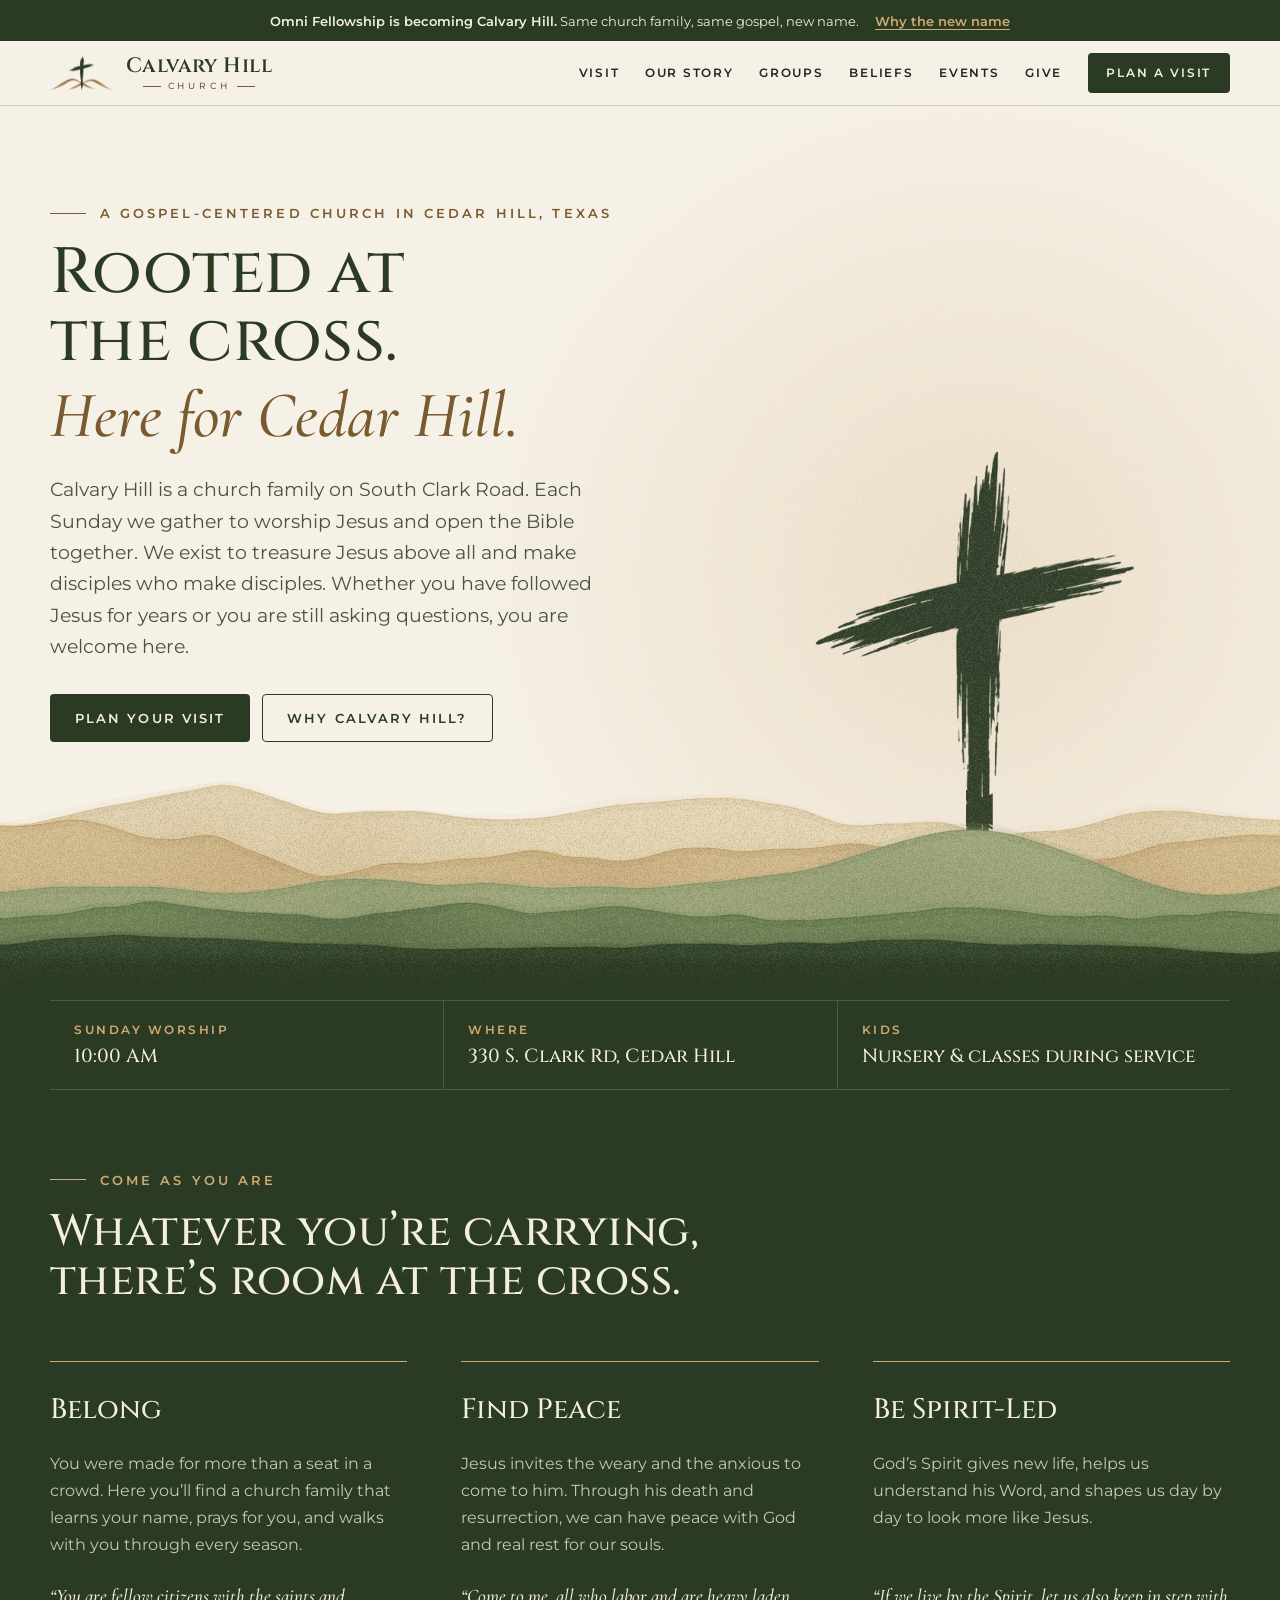
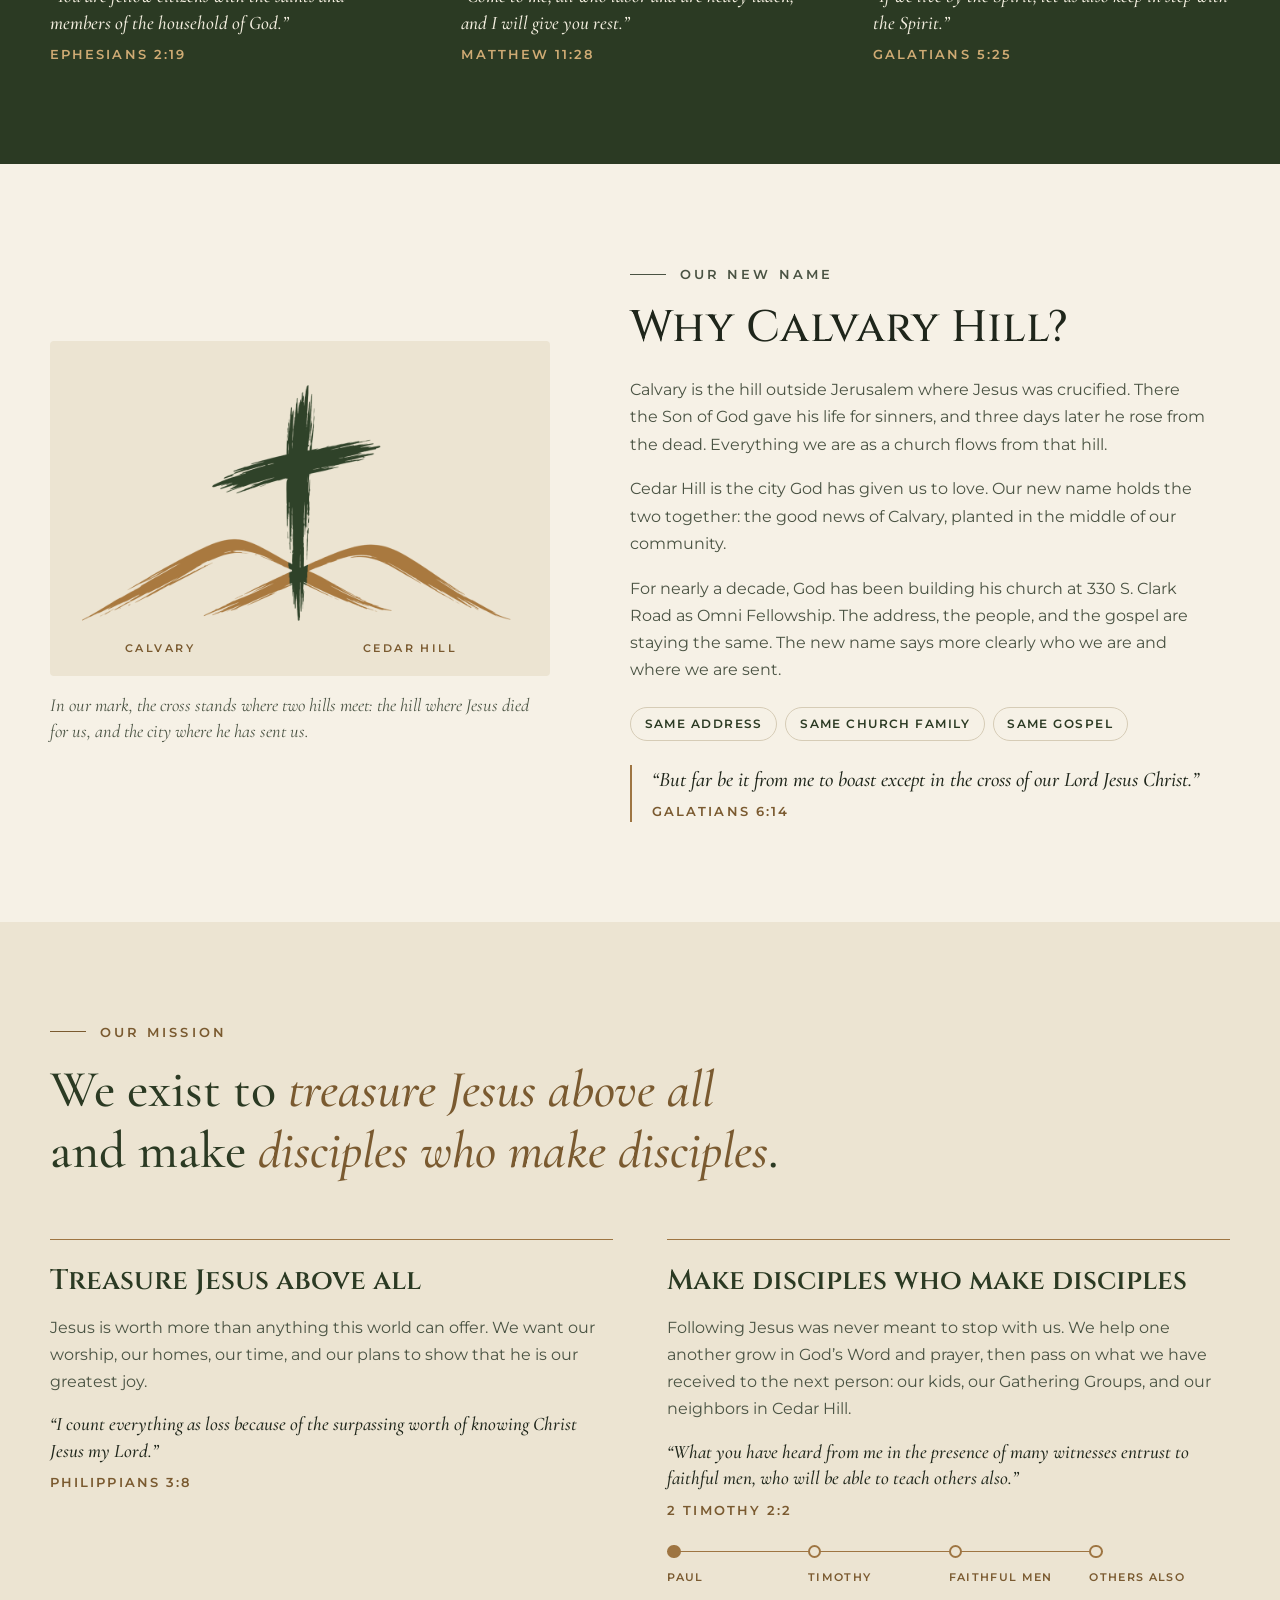
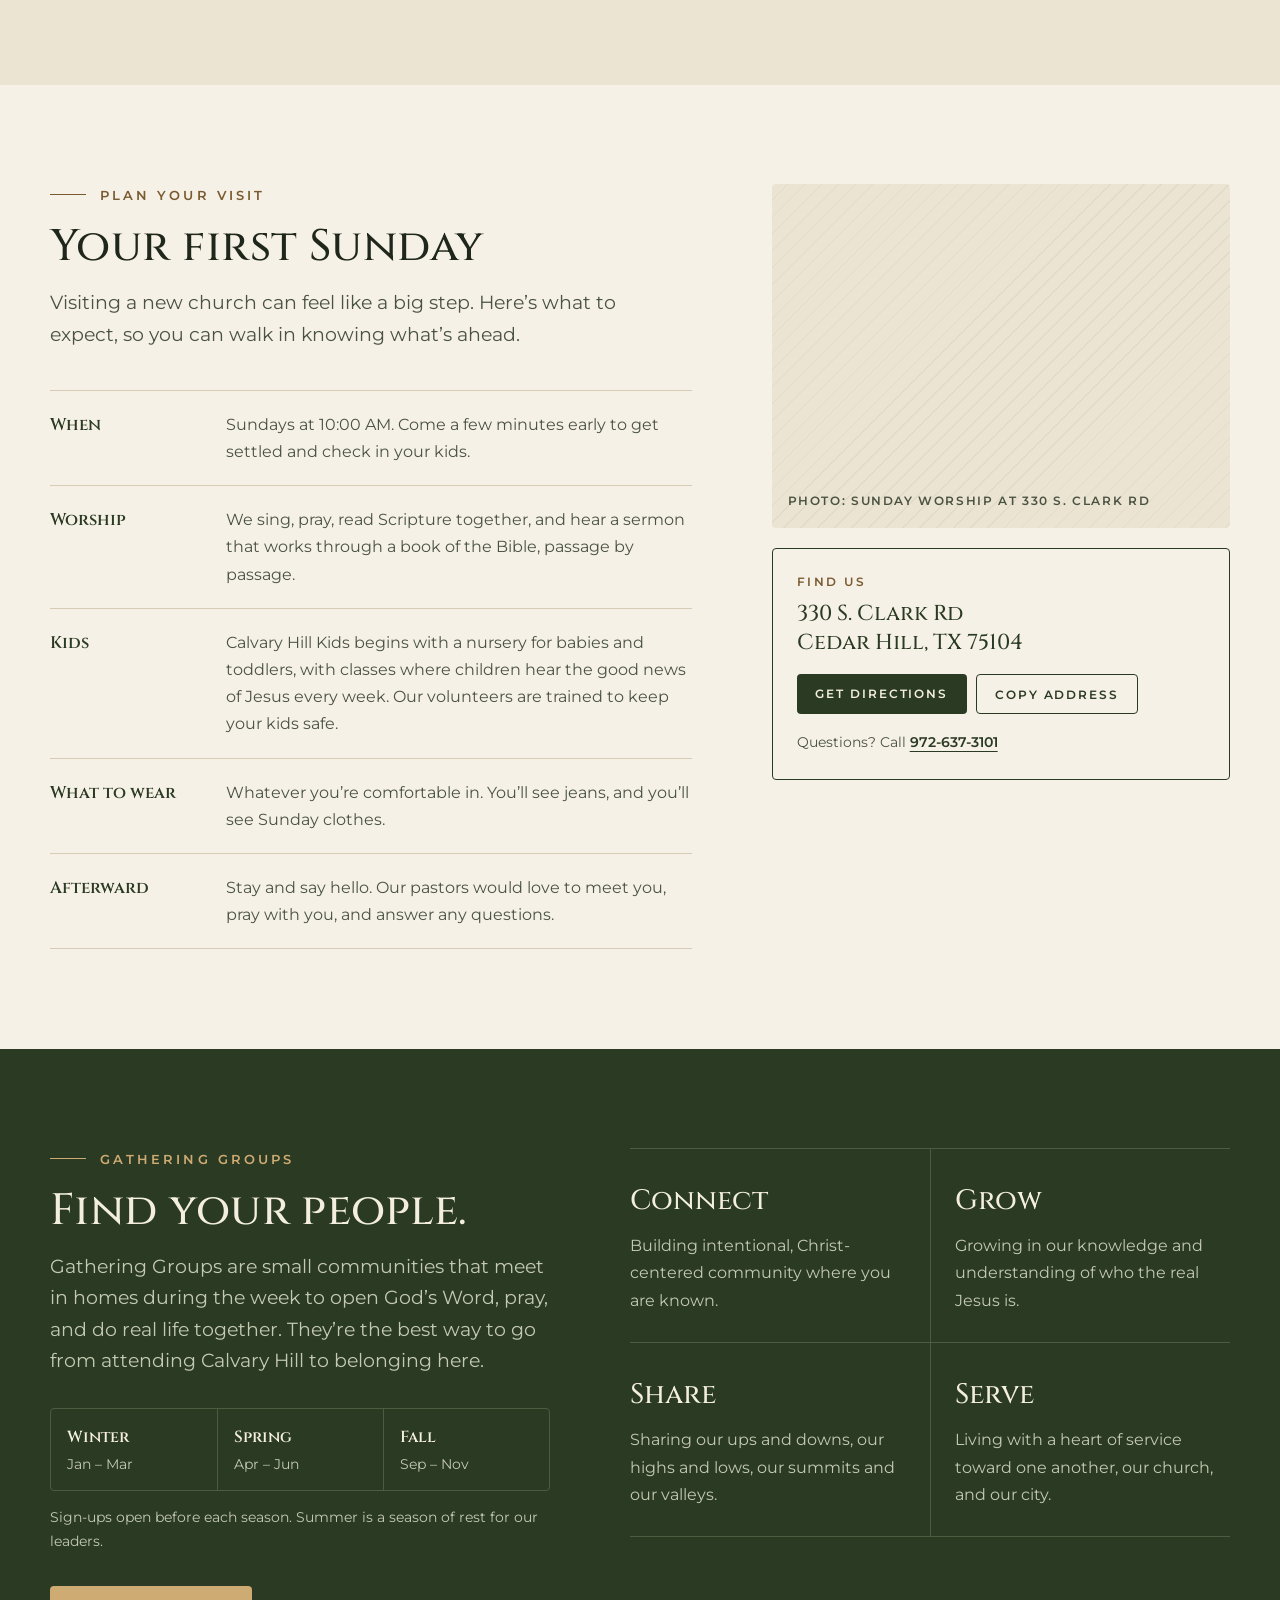
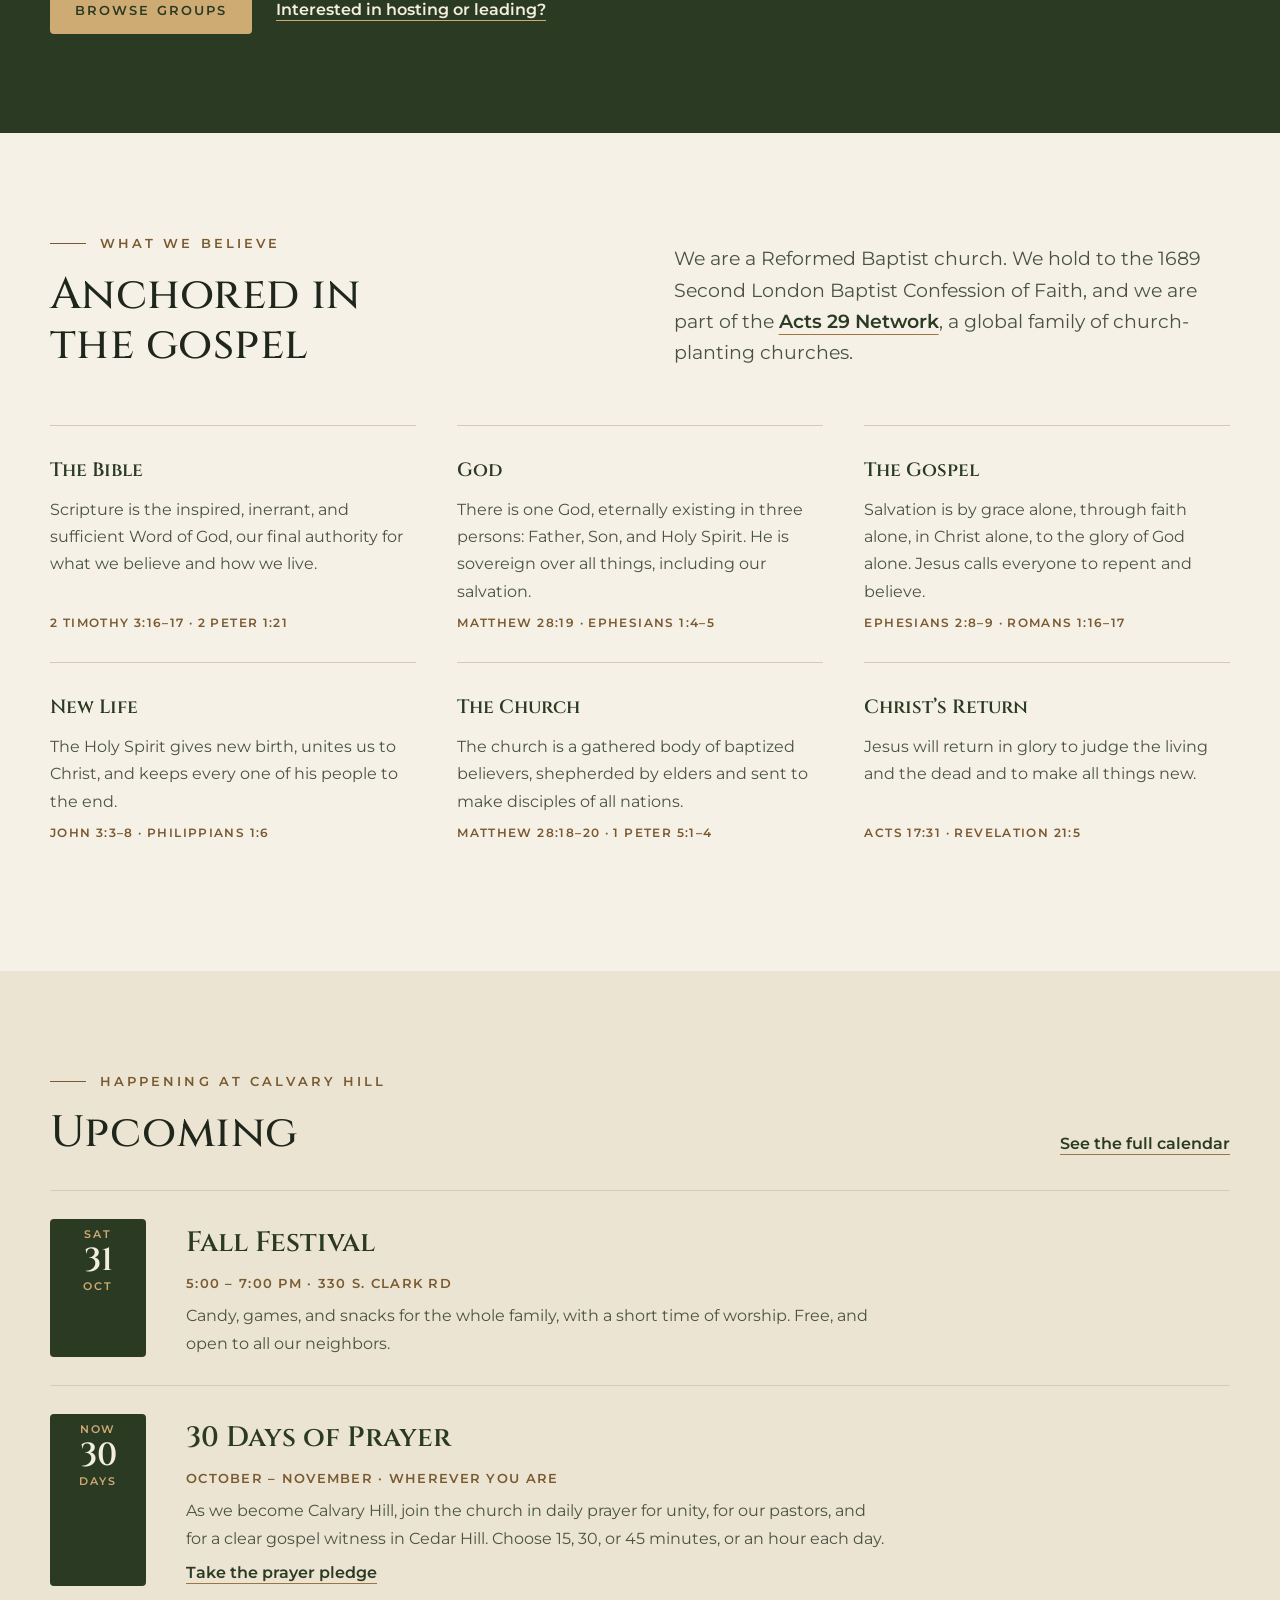
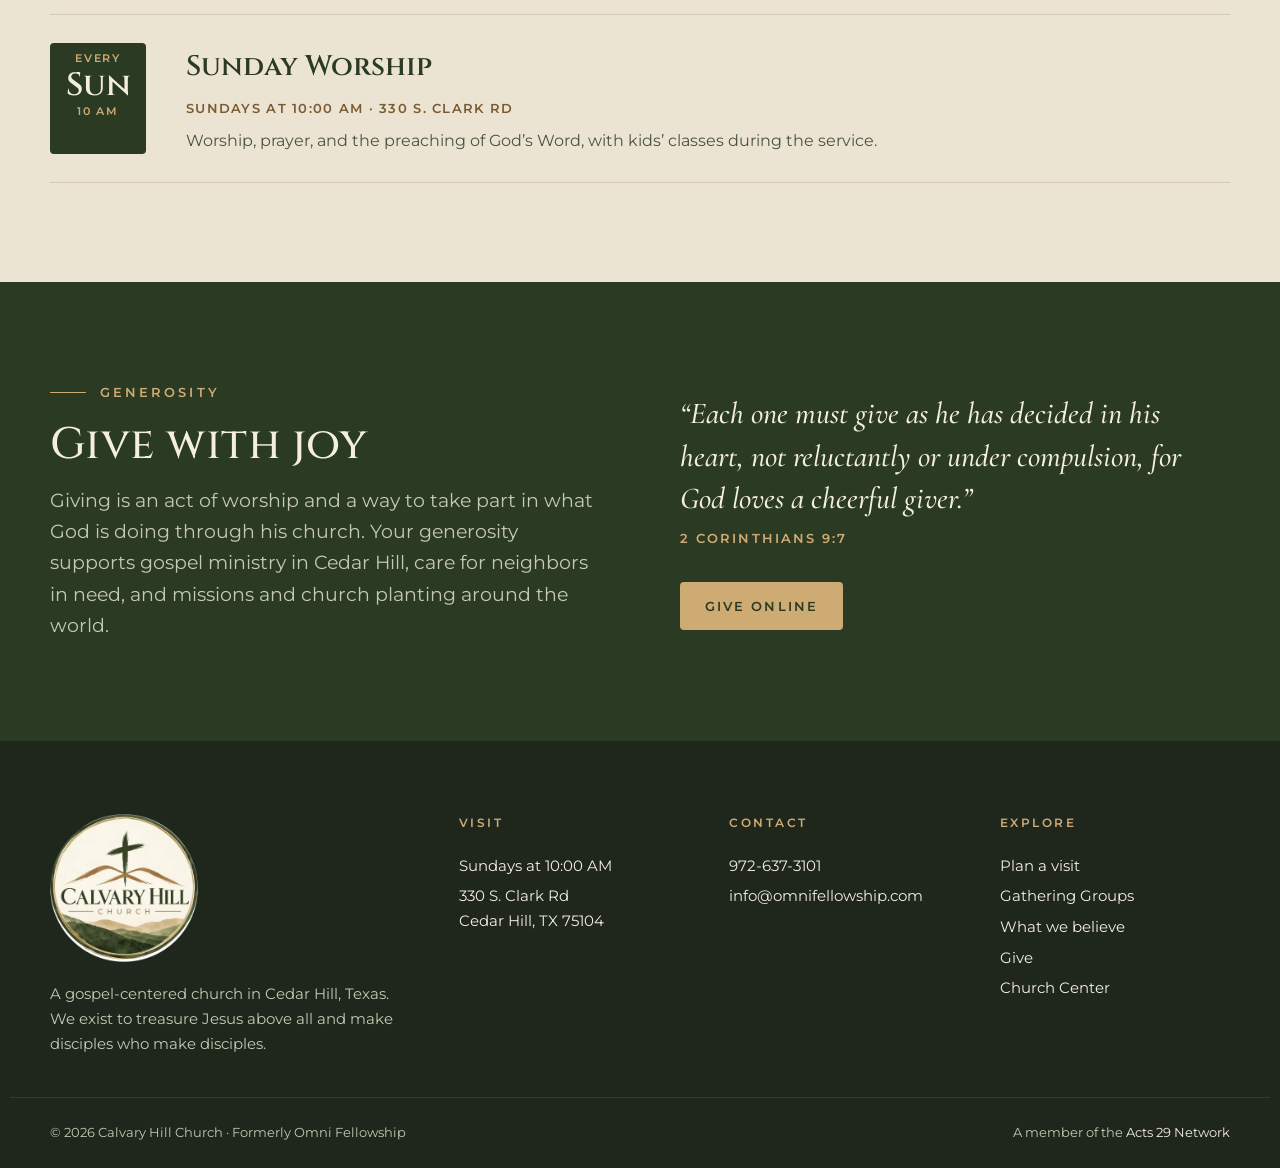
==== commit d8eb8369: "Update mission to "treasure Jesus above all and make disciples who make disciples" Replace the Belie" ====
--- a/index.html
+++ b/index.html
@@ -4,7 +4,7 @@
   <meta charset="utf-8">
   <meta name="viewport" content="width=device-width, initial-scale=1, viewport-fit=cover">
   <title>Calvary Hill Church · Cedar Hill, Texas</title>
-  <meta name="description" content="Calvary Hill is a gospel-centered church in Cedar Hill, Texas, helping all people believe, live, and share the gospel of Jesus Christ. Sundays at 10:00 AM, 330 S. Clark Rd.">
+  <meta name="description" content="Calvary Hill is a gospel-centered church in Cedar Hill, Texas. We exist to treasure Jesus above all and make disciples who make disciples. Sundays at 10:00 AM, 330 S. Clark Rd.">
   <meta property="og:title" content="Calvary Hill Church">
   <meta property="og:description" content="A gospel-centered church in Cedar Hill, Texas. Sundays at 10:00 AM.">
   <meta property="og:image" content="assets/brand/og-image.jpg">
@@ -65,7 +65,7 @@
             <span class="hero__title-a">Rooted at the cross.</span>
             <span class="hero__title-b">Here for Cedar Hill.</span>
           </h1>
-          <p class="hero__lede">Calvary Hill is a church family on South Clark Road. Each Sunday we gather to worship Jesus, open the Bible together, and help one another believe, live, and share the gospel. Whether you have followed Jesus for years or you are still asking questions, you are welcome here.</p>
+          <p class="hero__lede">Calvary Hill is a church family on South Clark Road. Each Sunday we gather to worship Jesus and open the Bible together. We exist to treasure Jesus above all and make disciples who make disciples. Whether you have followed Jesus for years or you are still asking questions, you are welcome here.</p>
           <div class="hero__actions">
             <a class="btn btn--pine" href="#visit">Plan your visit</a>
             <a class="btn btn--line" href="#story">Why Calvary Hill?</a>
@@ -159,21 +159,31 @@
     <section class="band band--sand mission" aria-labelledby="mission-title">
       <div class="wrap">
         <p class="eyebrow">Our mission</p>
-        <h2 class="mission__statement" id="mission-title">We exist to help all people <em>believe</em>, <em>live</em>, and <em>share</em> the gospel of Jesus Christ.</h2>
-        <ol class="path">
-          <li class="path__step">
-            <h3 class="path__word">Believe</h3>
-            <p>Trust in Jesus, who lived the perfect life we couldn’t, died in our place, and rose again. Salvation is a gift of grace, received through faith.</p>
-          </li>
-          <li class="path__step">
-            <h3 class="path__word">Live</h3>
-            <p>Grow as his disciple through the preached Word, prayer, baptism, the Lord’s Supper, and everyday life together in Gathering Groups.</p>
-          </li>
-          <li class="path__step">
-            <h3 class="path__word">Share</h3>
-            <p>Carry the good news to our neighbors in Cedar Hill, care for people in need, and support missionaries and new churches around the world.</p>
-          </li>
-        </ol>
+        <h2 class="mission__statement" id="mission-title">We exist to <em>treasure Jesus above all</em> and make <em>disciples who make disciples</em>.</h2>
+        <div class="mission__parts">
+          <article class="mission__part">
+            <h3 class="mission__word">Treasure Jesus above all</h3>
+            <p>Jesus is worth more than anything this world can offer. We want our worship, our homes, our time, and our plans to show that he is our greatest joy.</p>
+            <blockquote class="verse">
+              <p>“I count everything as loss because of the surpassing worth of knowing Christ Jesus my Lord.”</p>
+              <cite>Philippians 3:8</cite>
+            </blockquote>
+          </article>
+          <article class="mission__part">
+            <h3 class="mission__word">Make disciples who make disciples</h3>
+            <p>Following Jesus was never meant to stop with us. We help one another grow in God’s Word and prayer, then pass on what we have received to the next person: our kids, our Gathering Groups, and our neighbors in Cedar Hill.</p>
+            <blockquote class="verse">
+              <p>“What you have heard from me in the presence of many witnesses entrust to faithful men, who will be able to teach others also.”</p>
+              <cite>2 Timothy 2:2</cite>
+            </blockquote>
+            <ol class="chain" aria-label="Four generations of disciples in 2 Timothy 2:2">
+              <li>Paul</li>
+              <li>Timothy</li>
+              <li>Faithful men</li>
+              <li>Others also</li>
+            </ol>
+          </article>
+        </div>
       </div>
     </section>
 
@@ -373,7 +383,7 @@
     <div class="wrap site-footer__grid">
       <div class="site-footer__brand">
         <img class="site-footer__badge" src="assets/brand/badge-watercolor.webp" width="720" height="720" alt="Calvary Hill Church logo">
-        <p>A gospel-centered church in Cedar Hill, Texas, helping all people believe, live, and share the gospel of Jesus Christ.</p>
+        <p>A gospel-centered church in Cedar Hill, Texas. We exist to treasure Jesus above all and make disciples who make disciples.</p>
       </div>
 
       <div class="site-footer__col">
--- a/css/styles.css
+++ b/css/styles.css
@@ -567,58 +567,75 @@
 }
 .mission__statement em { color: var(--bronze-dk); }
 
-/* Believe -> Live -> Share is a real progression, so it reads left to right along a path */
-.path {
-  display: grid;
-  grid-template-columns: repeat(3, minmax(0, 1fr));
-  gap: clamp(1.5rem, 1rem + 2.5vw, 3rem);
-  margin: clamp(2.5rem, 2rem + 2vw, 4rem) 0 0;
+.mission__parts {
+  display: grid;
+  grid-template-columns: repeat(2, minmax(0, 1fr));
+  gap: clamp(2rem, 1rem + 3vw, 4rem);
+  margin-top: clamp(2.5rem, 2rem + 2vw, 4rem);
+}
+.mission__part {
+  display: flex;
+  flex-direction: column;
+  gap: 1rem;
+  padding-top: 1.5rem;
+  border-top: 1px solid var(--bronze);
+  min-width: 0;
+}
+.mission__word {
+  font-family: var(--font-display);
+  font-weight: 600;
+  font-size: var(--step-2);
+  line-height: 1.2;
+  color: var(--pine);
+}
+.mission__part > p { color: var(--ink-2); }
+.mission__part .verse p { font-size: 1.2rem; }
+
+/* The four generations of 2 Timothy 2:2 really are a sequence, so they sit on one line */
+.chain {
+  display: grid;
+  grid-template-columns: repeat(4, minmax(0, 1fr));
+  margin: 0.5rem 0 0;
   padding: 0;
   list-style: none;
-  counter-reset: path;
-}
-.path__step {
+}
+.chain li {
   position: relative;
-  padding-top: 2rem;
+  padding-top: 1.6rem;
+  padding-right: 0.5rem;
   min-width: 0;
-  counter-increment: path;
-}
-.path__step::before {
+  font-size: 0.7rem;
+  font-weight: 600;
+  line-height: 1.35;
+  letter-spacing: 0.12em;
+  text-transform: uppercase;
+  color: var(--bronze-dk);
+}
+.chain li::before {
   content: "";
   position: absolute;
-  top: 0.45rem;
+  top: 0.42rem;
   left: 0;
-  right: calc(-1 * clamp(1.5rem, 1rem + 2.5vw, 3rem));
+  right: 0;
   height: 1px;
   background: var(--bronze);
 }
-.path__step:last-child::before { right: 0; }
-.path__step::after {
+.chain li:last-child::before { right: auto; width: 0.85rem; }
+.chain li::after {
   content: "";
   position: absolute;
   top: 0;
   left: 0;
-  width: 0.95rem;
-  height: 0.95rem;
+  width: 0.85rem;
+  height: 0.85rem;
   border-radius: 50%;
   background: var(--sand);
   border: 2px solid var(--bronze);
 }
-.path__word {
-  font-family: var(--font-display);
-  font-weight: 600;
-  font-size: var(--step-2);
-  color: var(--pine);
-  margin-bottom: 0.6rem;
-}
-.path__step p { color: var(--ink-2); }
+.chain li:first-child::after { background: var(--bronze); }
 
 @media (max-width: 760px) {
-  .path { grid-template-columns: 1fr; }
-  .path__step { padding-top: 0; padding-left: 2rem; }
-  .path__step::before { top: 0.5rem; bottom: calc(-1 * clamp(1.5rem, 1rem + 2.5vw, 3rem)); left: 0.45rem; right: auto; width: 1px; height: auto; }
-  .path__step:last-child::before { display: none; }
-  .path__step::after { top: 0.1rem; }
+  .mission__parts { grid-template-columns: 1fr; }
 }
 
 /* ---------- Visit ---------- */
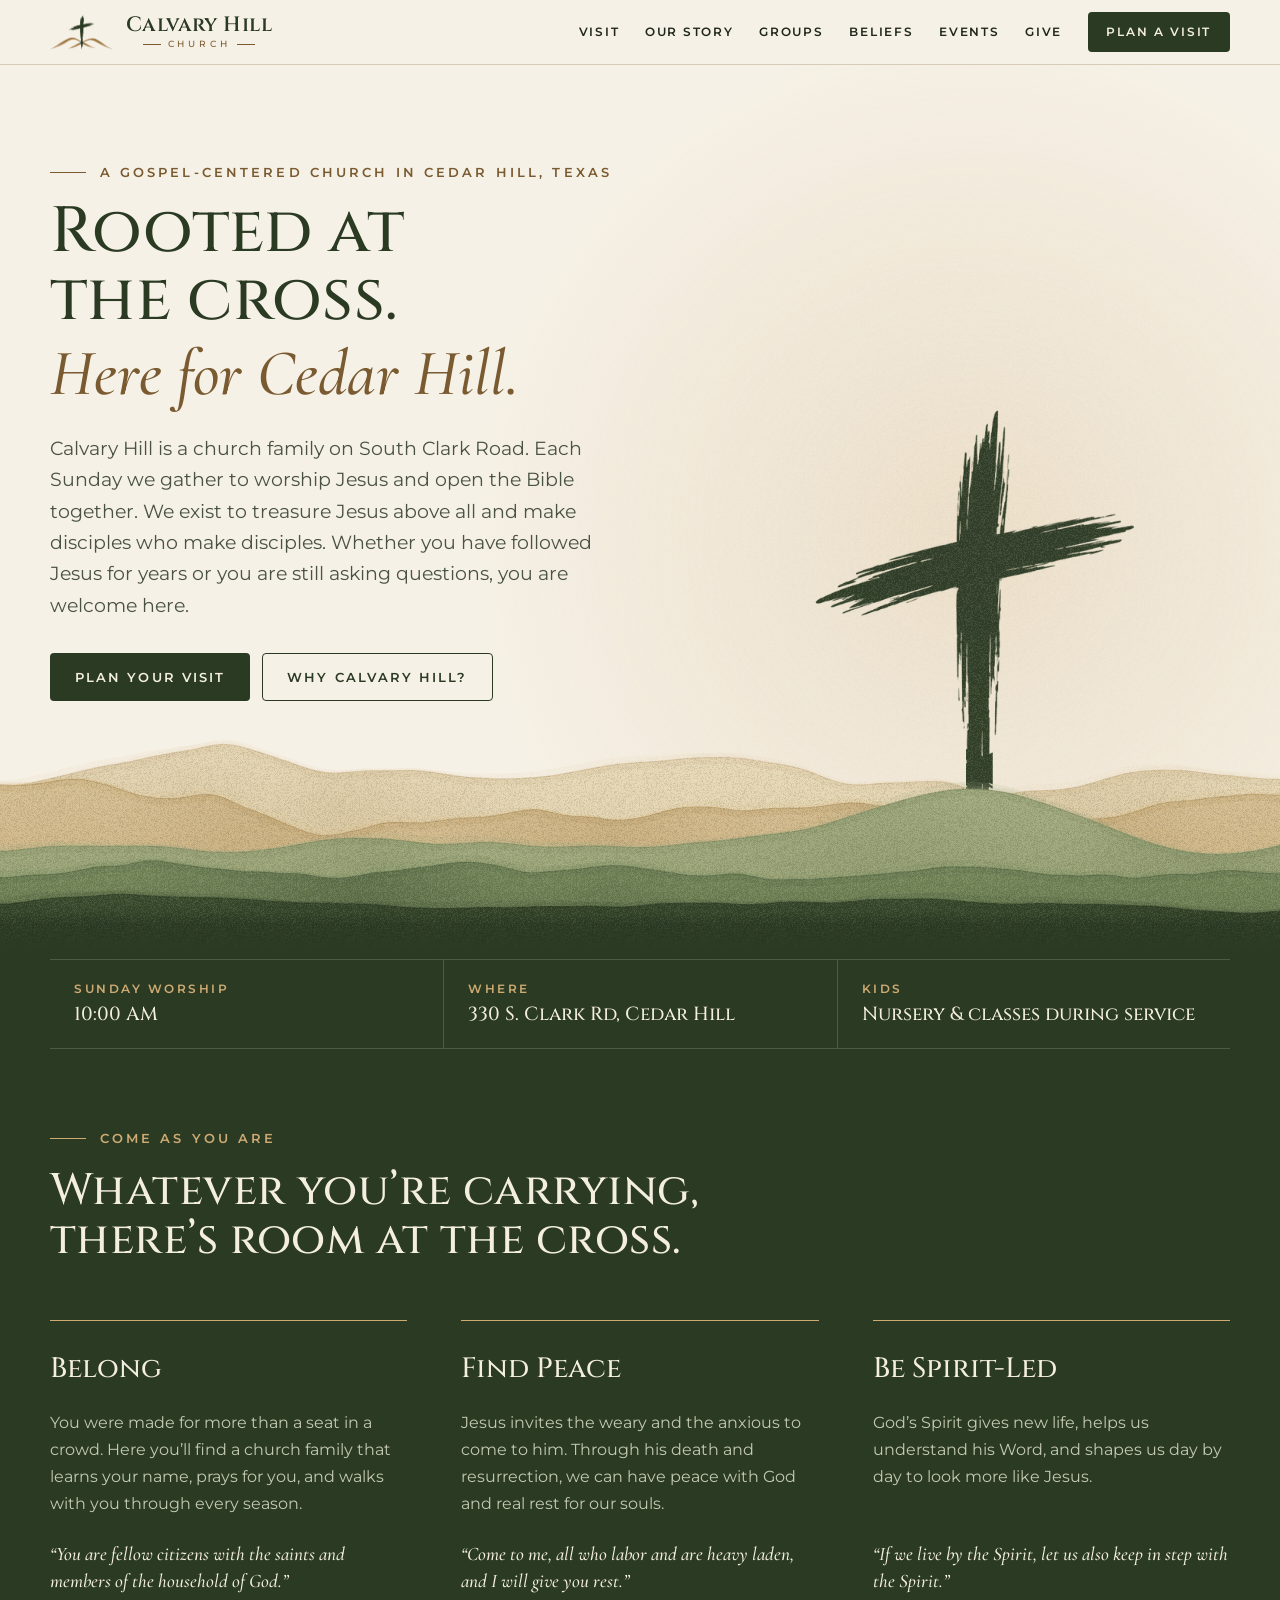
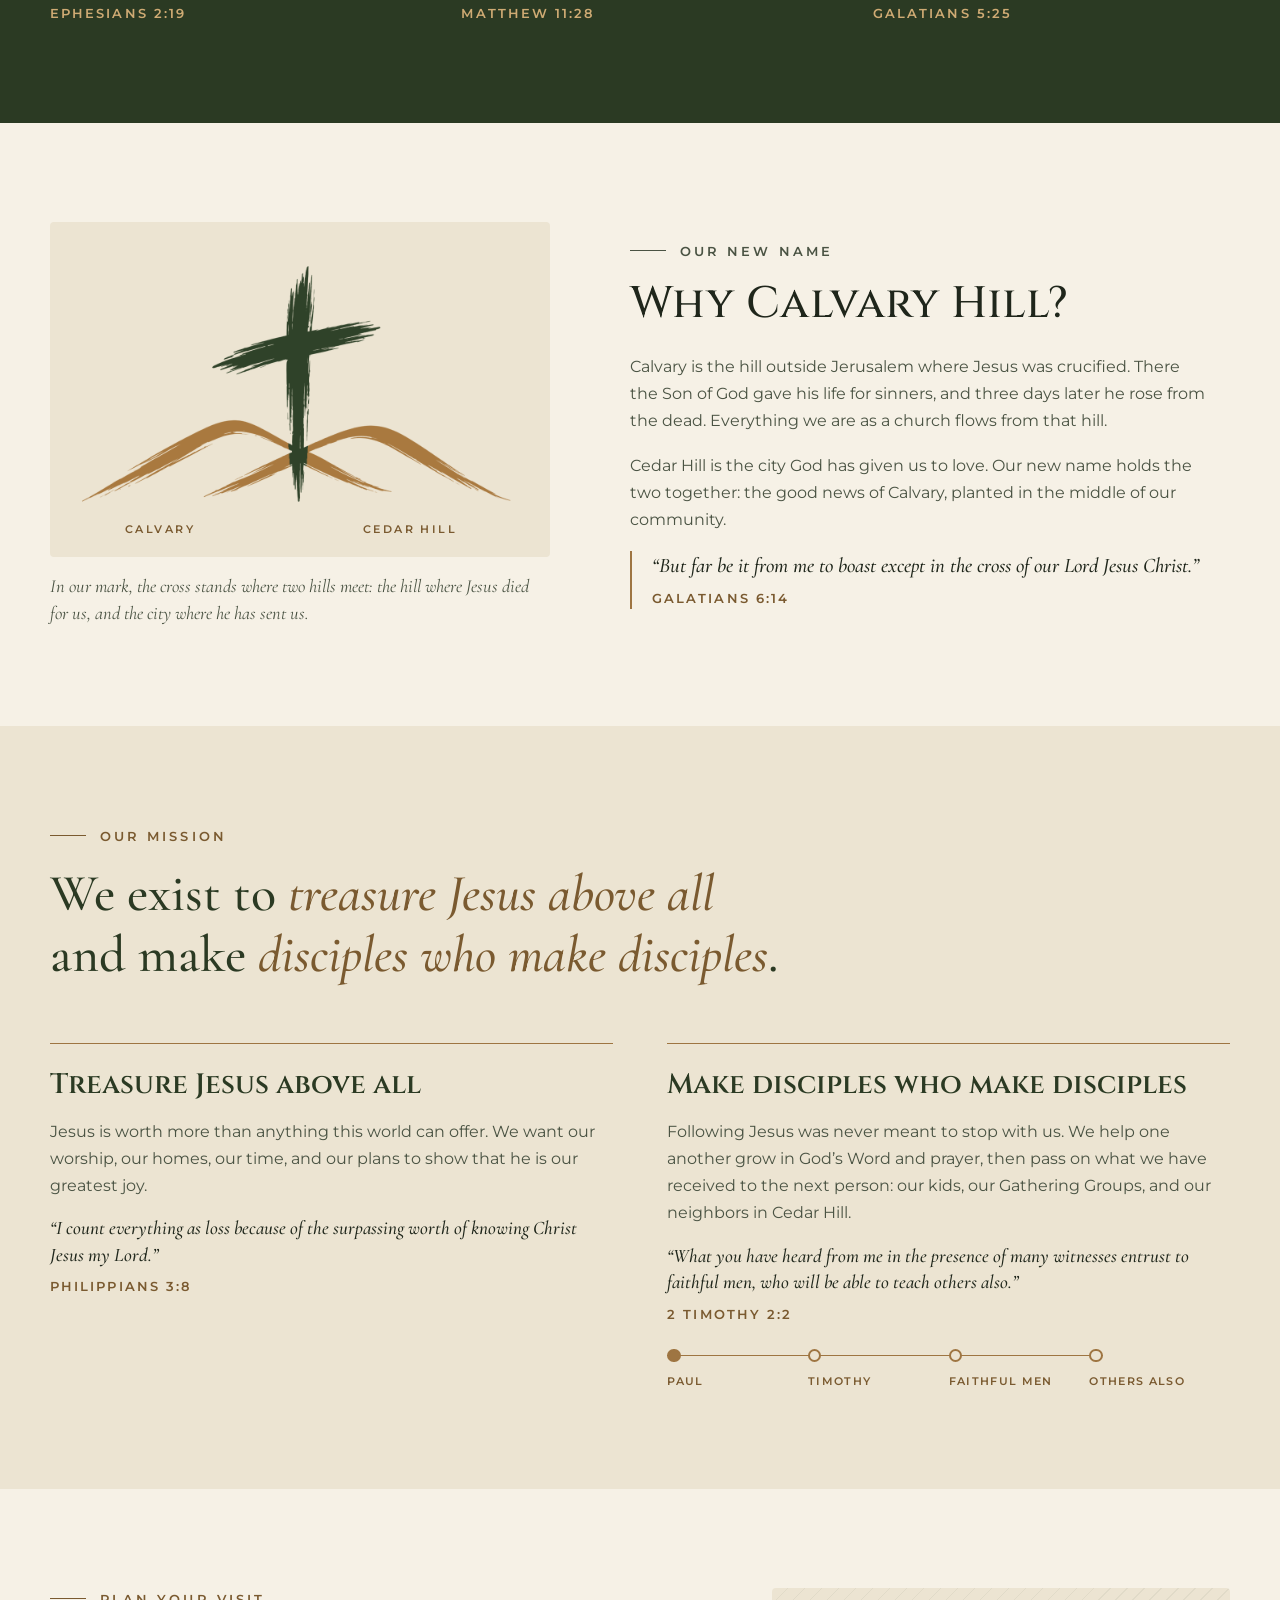
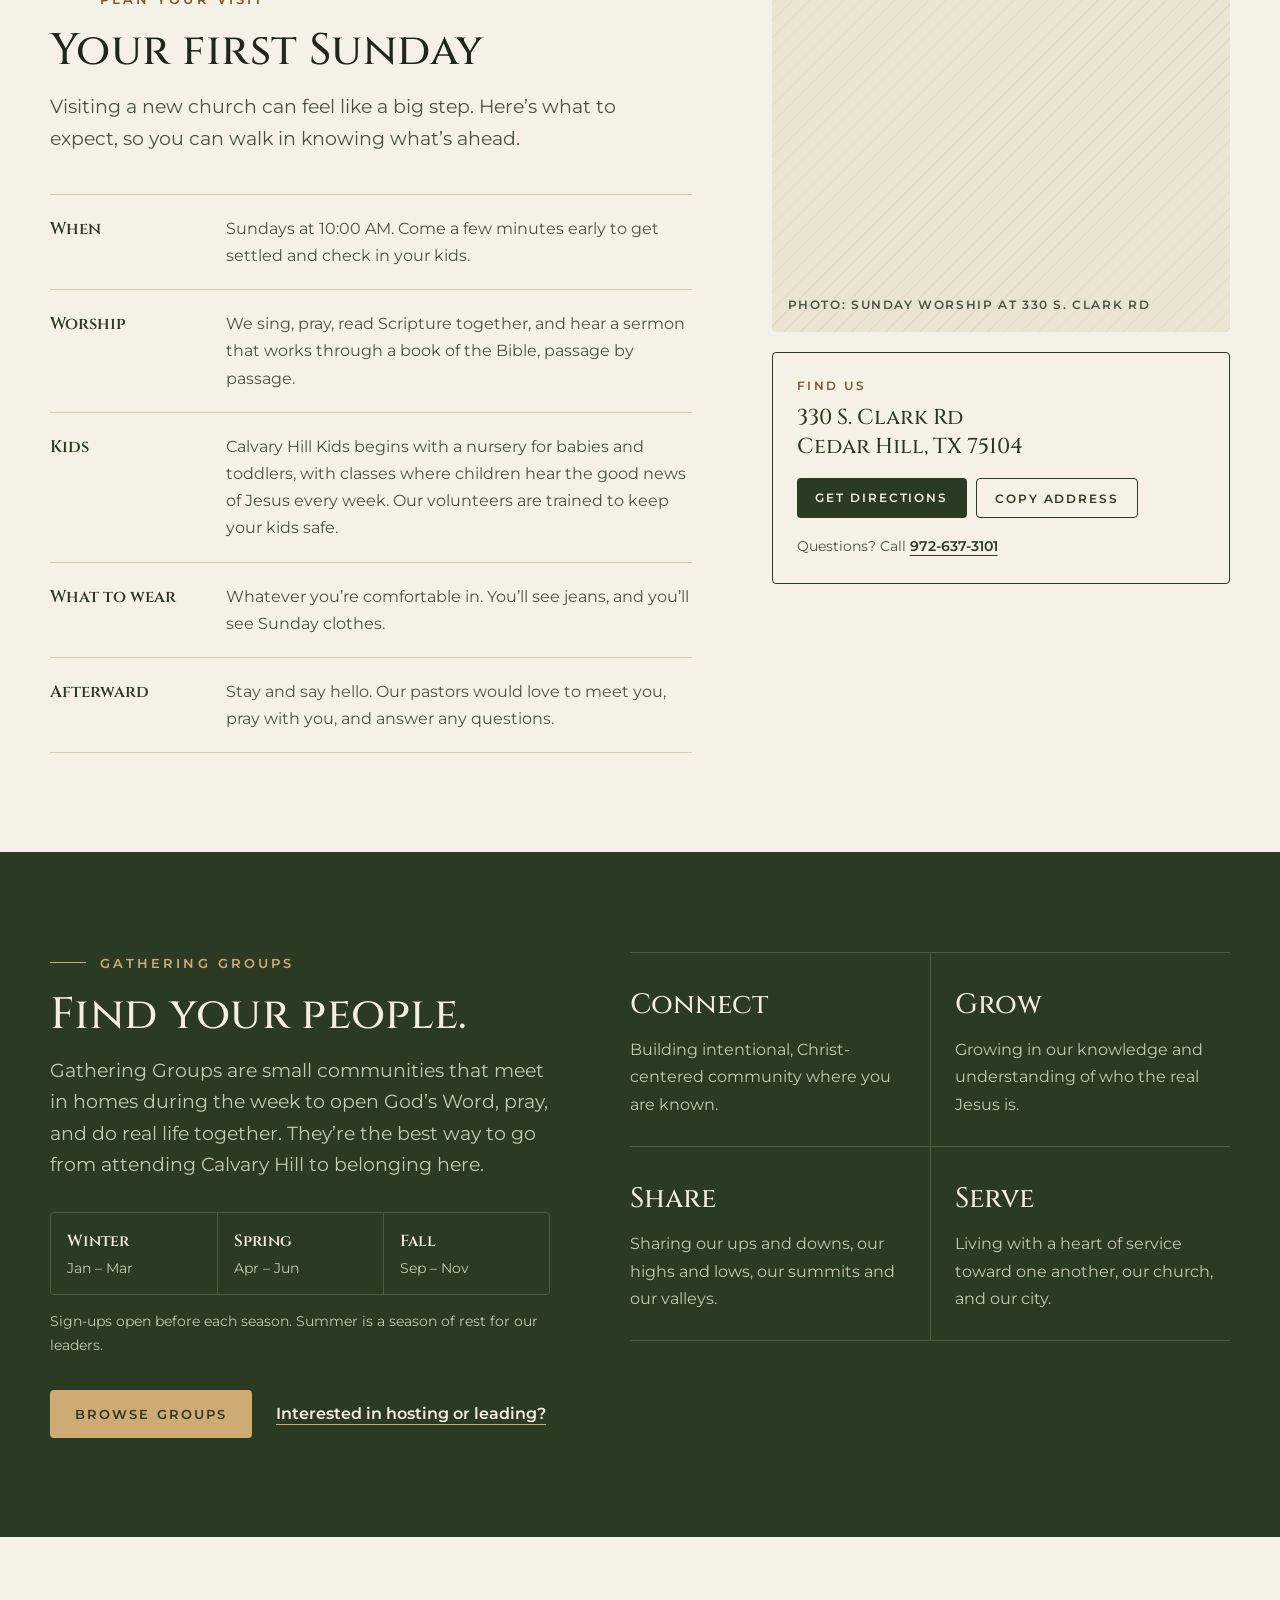
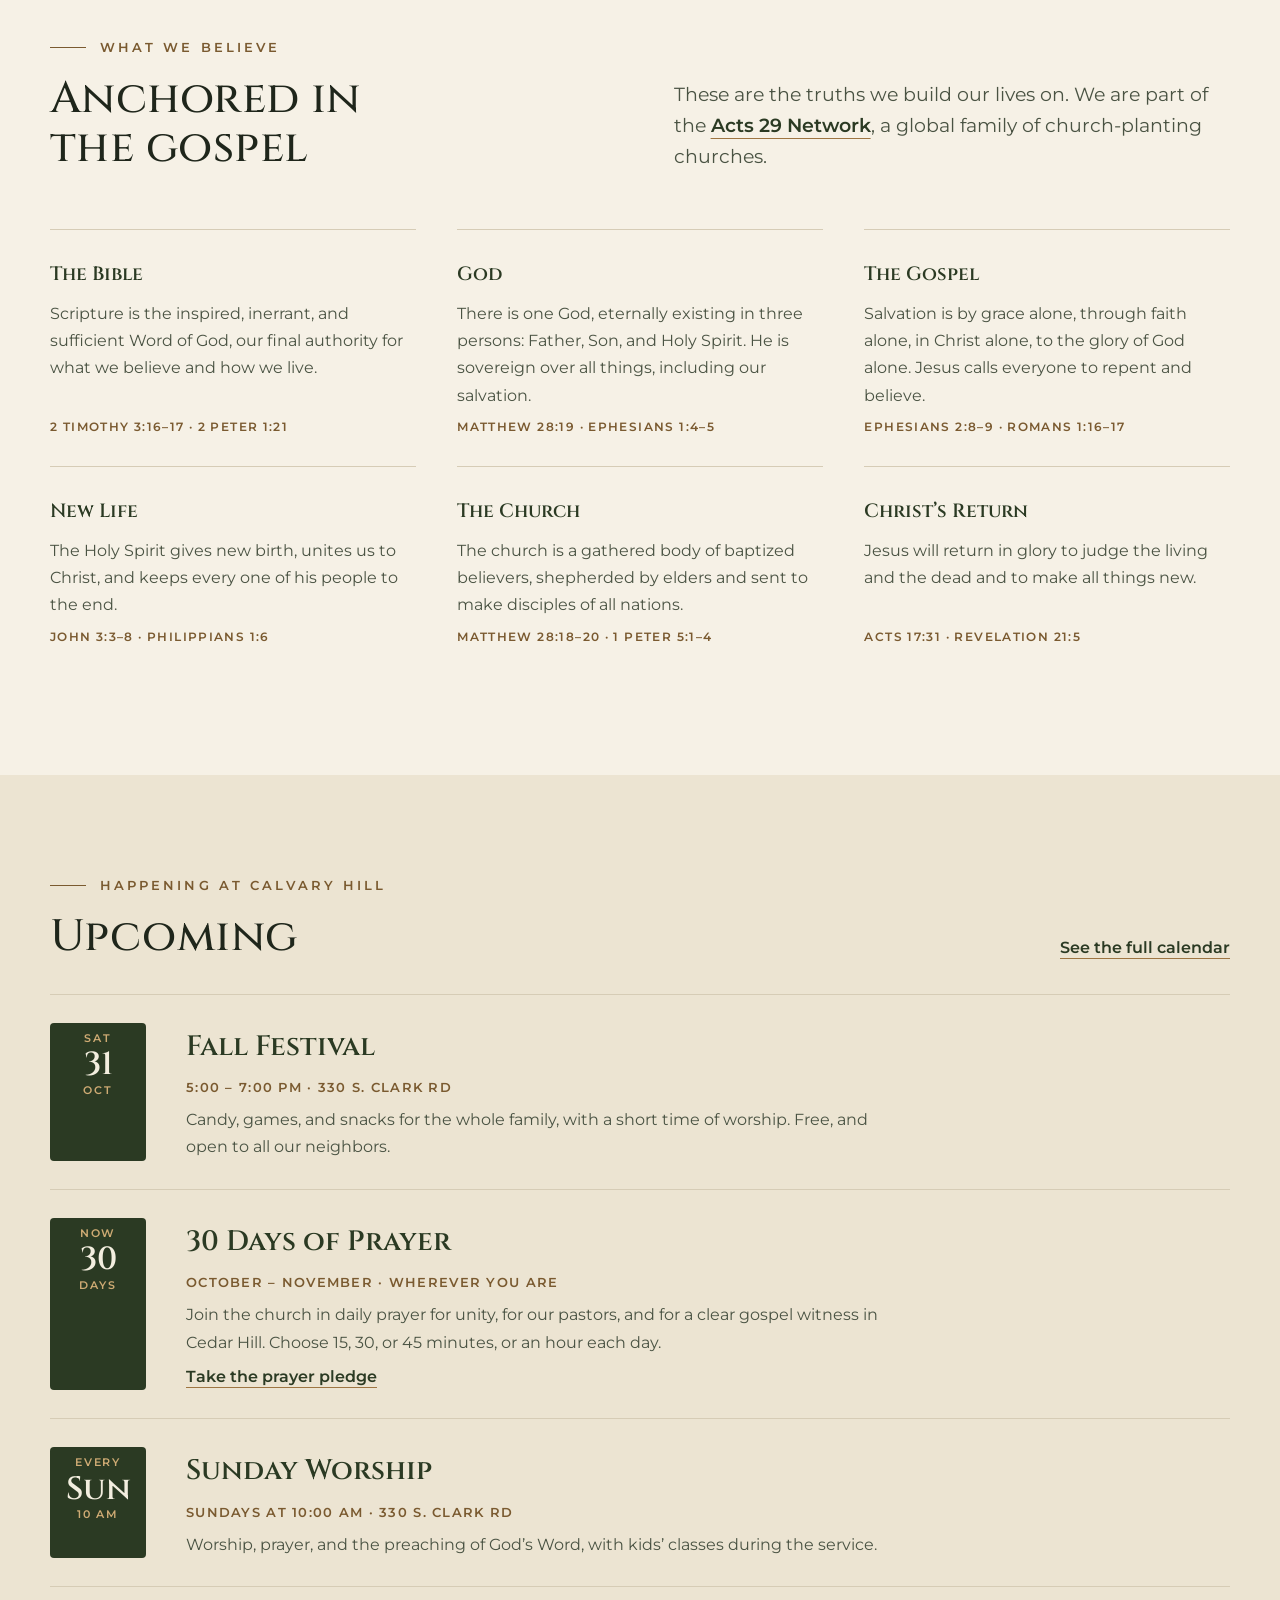
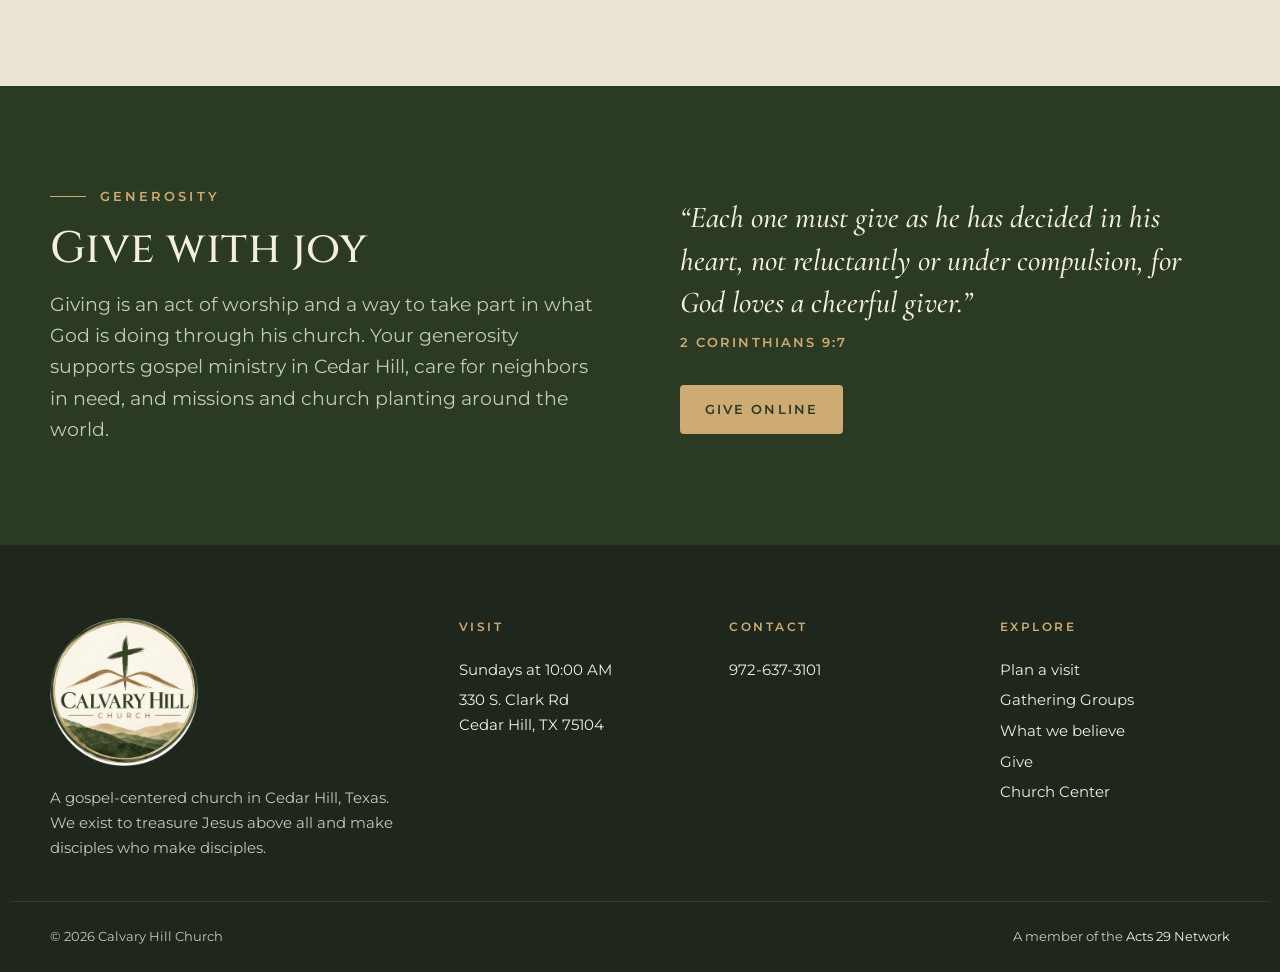
==== commit 7159dafd: "Add a simpler second concept and drop Omni and 1689 wording Concept 2 (concept-2/) is a quieter, pho" ====
--- a/index.html
+++ b/index.html
@@ -19,13 +19,6 @@
 <body>
   <a class="skip-link" href="#main">Skip to content</a>
 
-  <div class="notice">
-    <div class="wrap notice__inner">
-      <p><strong>Omni Fellowship is becoming Calvary Hill.</strong> Same church family, same gospel, new name.</p>
-      <a href="#story">Why the new name</a>
-    </div>
-  </div>
-
   <header class="site-header" id="top">
     <div class="wrap site-header__inner">
       <a class="brand" href="#top" aria-label="Calvary Hill Church, home">
@@ -142,12 +135,6 @@
           <h2 class="section-title" id="story-title">Why Calvary Hill?</h2>
           <p>Calvary is the hill outside Jerusalem where Jesus was crucified. There the Son of God gave his life for sinners, and three days later he rose from the dead. Everything we are as a church flows from that hill.</p>
           <p>Cedar Hill is the city God has given us to love. Our new name holds the two together: the good news of Calvary, planted in the middle of our community.</p>
-          <p>For nearly a decade, God has been building his church at 330 S. Clark Road as Omni Fellowship. The address, the people, and the gospel are staying the same. The new name says more clearly who we are and where we are sent.</p>
-          <ul class="same-list" aria-label="What stays the same">
-            <li>Same address</li>
-            <li>Same church family</li>
-            <li>Same gospel</li>
-          </ul>
           <blockquote class="verse">
             <p>“But far be it from me to boast except in the cross of our Lord Jesus Christ.”</p>
             <cite>Galatians 6:14</cite>
@@ -283,7 +270,7 @@
             <p class="eyebrow">What we believe</p>
             <h2 class="section-title" id="beliefs-title">Anchored in the gospel</h2>
           </div>
-          <p class="section-lede">We are a Reformed Baptist church. We hold to the 1689 Second London Baptist Confession of Faith, and we are part of the <a class="text-link" href="https://www.acts29.com" target="_blank" rel="noopener">Acts 29 Network</a>, a global family of church-planting churches.</p>
+          <p class="section-lede">These are the truths we build our lives on. We are part of the <a class="text-link" href="https://www.acts29.com" target="_blank" rel="noopener">Acts 29 Network</a>, a global family of church-planting churches.</p>
         </div>
 
         <div class="beliefs__grid">
@@ -345,7 +332,7 @@
             <div class="event__body">
               <h3>30 Days of Prayer</h3>
               <p class="event__meta">October – November · Wherever you are</p>
-              <p>As we become Calvary Hill, join the church in daily prayer for unity, for our pastors, and for a clear gospel witness in Cedar Hill. Choose 15, 30, or 45 minutes, or an hour each day.</p>
+              <p>Join the church in daily prayer for unity, for our pastors, and for a clear gospel witness in Cedar Hill. Choose 15, 30, or 45 minutes, or an hour each day.</p>
               <a class="text-link" href="https://omnifellowship.churchcenter.com/" target="_blank" rel="noopener">Take the prayer pledge</a>
             </div>
           </li>
@@ -395,7 +382,6 @@
       <div class="site-footer__col">
         <h2>Contact</h2>
         <p><a href="tel:+19726373101">972-637-3101</a></p>
-        <p><a href="mailto:info@omnifellowship.com">info@omnifellowship.com</a></p>
       </div>
 
       <div class="site-footer__col">
@@ -410,7 +396,7 @@
       </div>
     </div>
     <div class="wrap site-footer__base">
-      <p>© <span id="year">2026</span> Calvary Hill Church · Formerly Omni Fellowship</p>
+      <p>© <span id="year">2026</span> Calvary Hill Church</p>
       <p>A member of the <a href="https://www.acts29.com" target="_blank" rel="noopener">Acts 29 Network</a></p>
     </div>
   </footer>
--- a/css/styles.css
+++ b/css/styles.css
@@ -191,28 +191,7 @@
 .btn--bronze { background: var(--bronze-lt); color: var(--pine); }
 .btn--bronze:hover { background: var(--on-pine); }
 
-/* ---------- Notice + header ---------- */
-
-.notice {
-  background: var(--pine);
-  color: var(--on-pine);
-  font-size: var(--step--1);
-}
-.notice__inner {
-  display: flex;
-  flex-wrap: wrap;
-  align-items: center;
-  justify-content: center;
-  gap: 0.25rem 1rem;
-  padding-block: 0.6rem;
-  text-align: center;
-}
-.notice strong { font-weight: 600; }
-.notice a {
-  color: var(--bronze-lt);
-  font-weight: 600;
-  text-underline-offset: 0.25em;
-}
+/* ---------- Header ---------- */
 
 .site-header {
   position: sticky;
@@ -527,24 +506,6 @@
 .story__copy .section-title { margin-bottom: 0.4rem; }
 .story__copy > p { color: var(--ink-2); }
 
-.same-list {
-  display: flex;
-  flex-wrap: wrap;
-  gap: 0.5rem;
-  padding: 0;
-  margin: 0.4rem 0;
-  list-style: none;
-}
-.same-list li {
-  padding: 0.35rem 0.85rem;
-  border: 1px solid var(--rule);
-  border-radius: 999px;
-  font-size: 0.75rem;
-  font-weight: 600;
-  letter-spacing: 0.12em;
-  text-transform: uppercase;
-  color: var(--pine);
-}
 .story .verse {
   padding-left: 1.25rem;
   border-left: 2px solid var(--bronze);
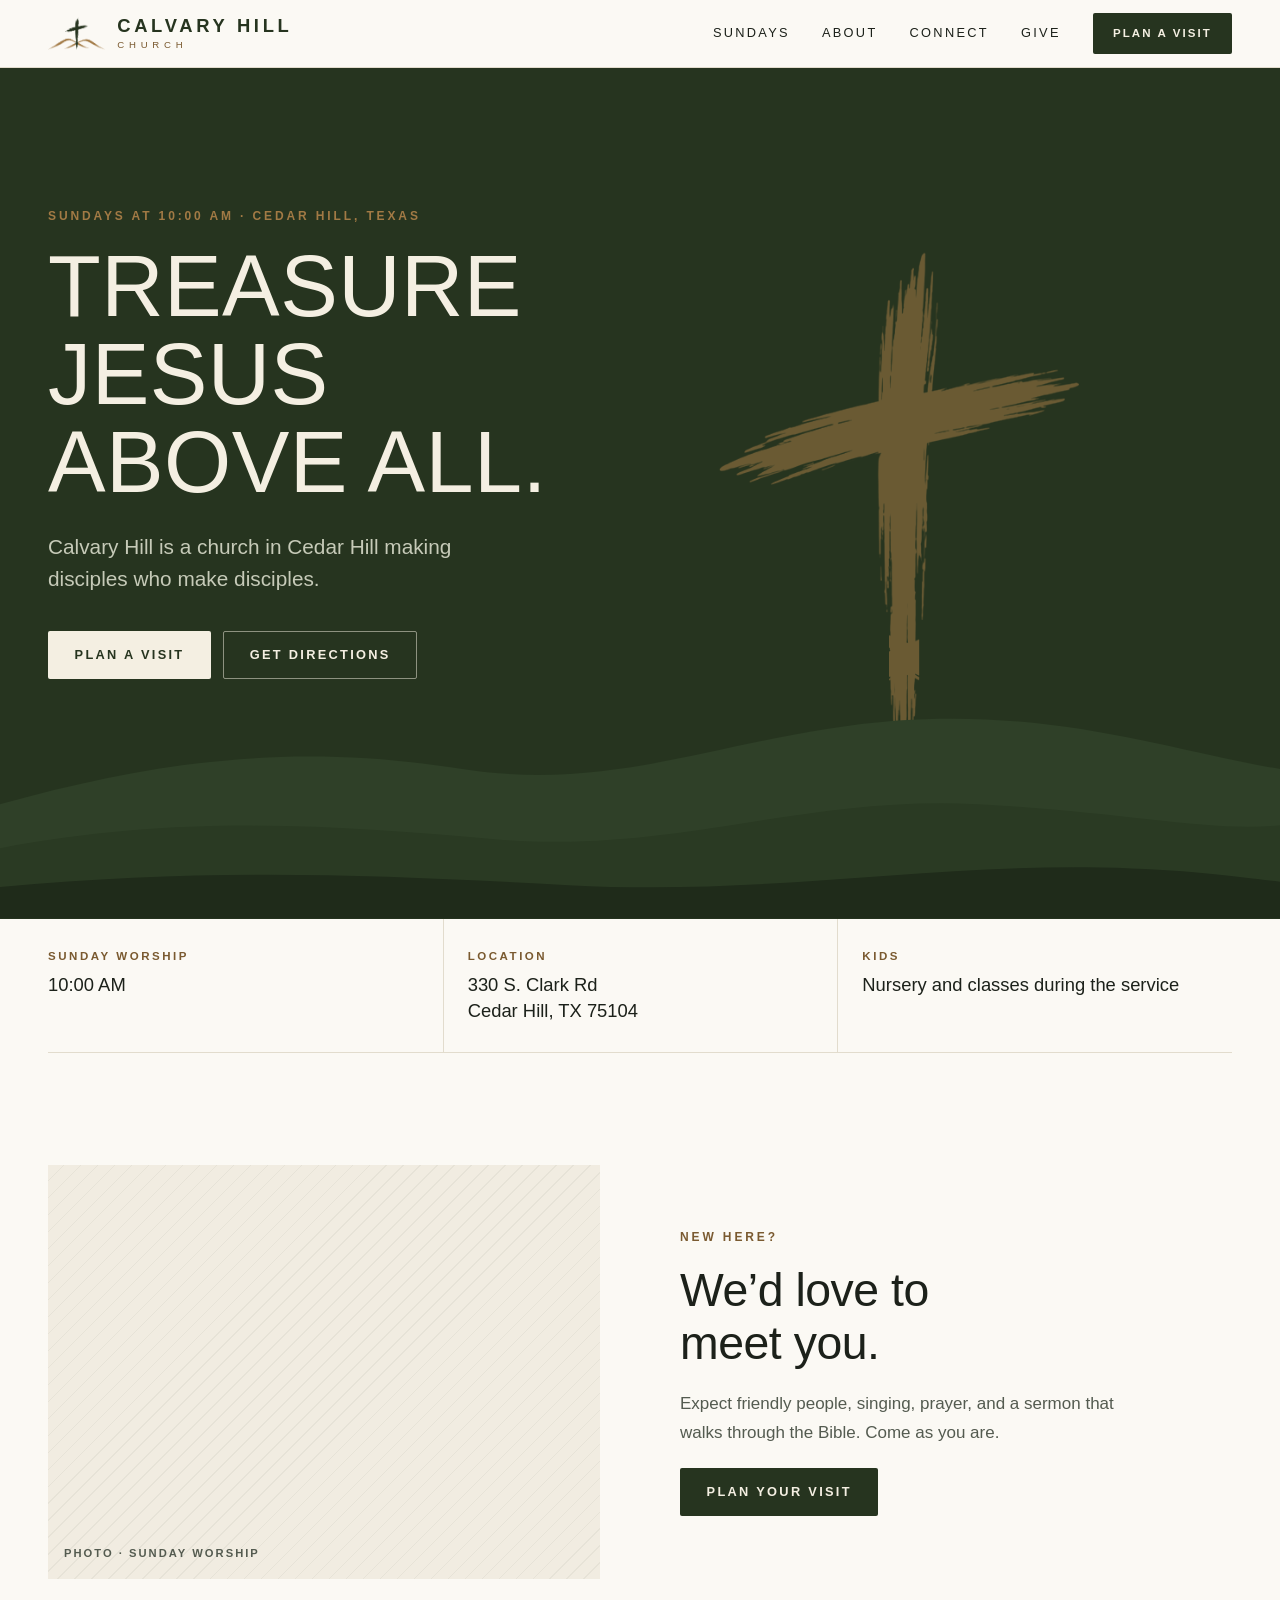
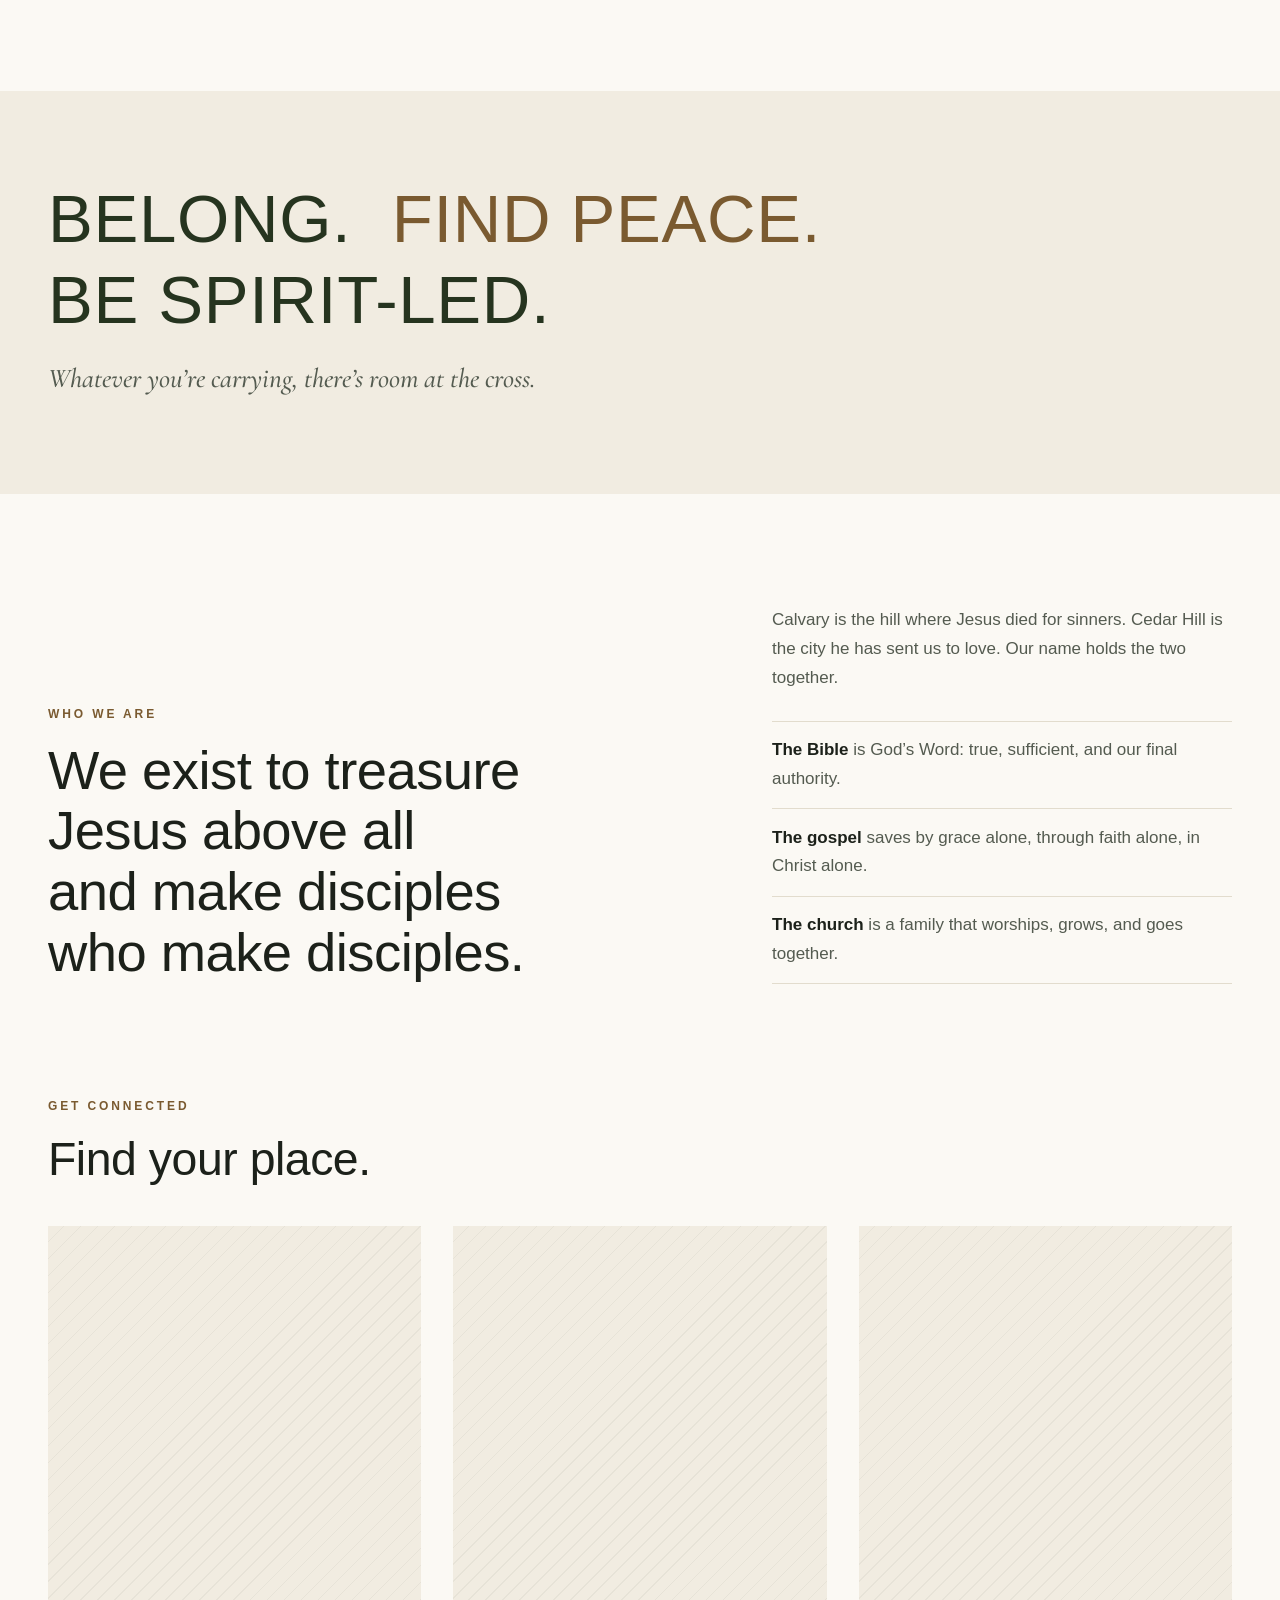
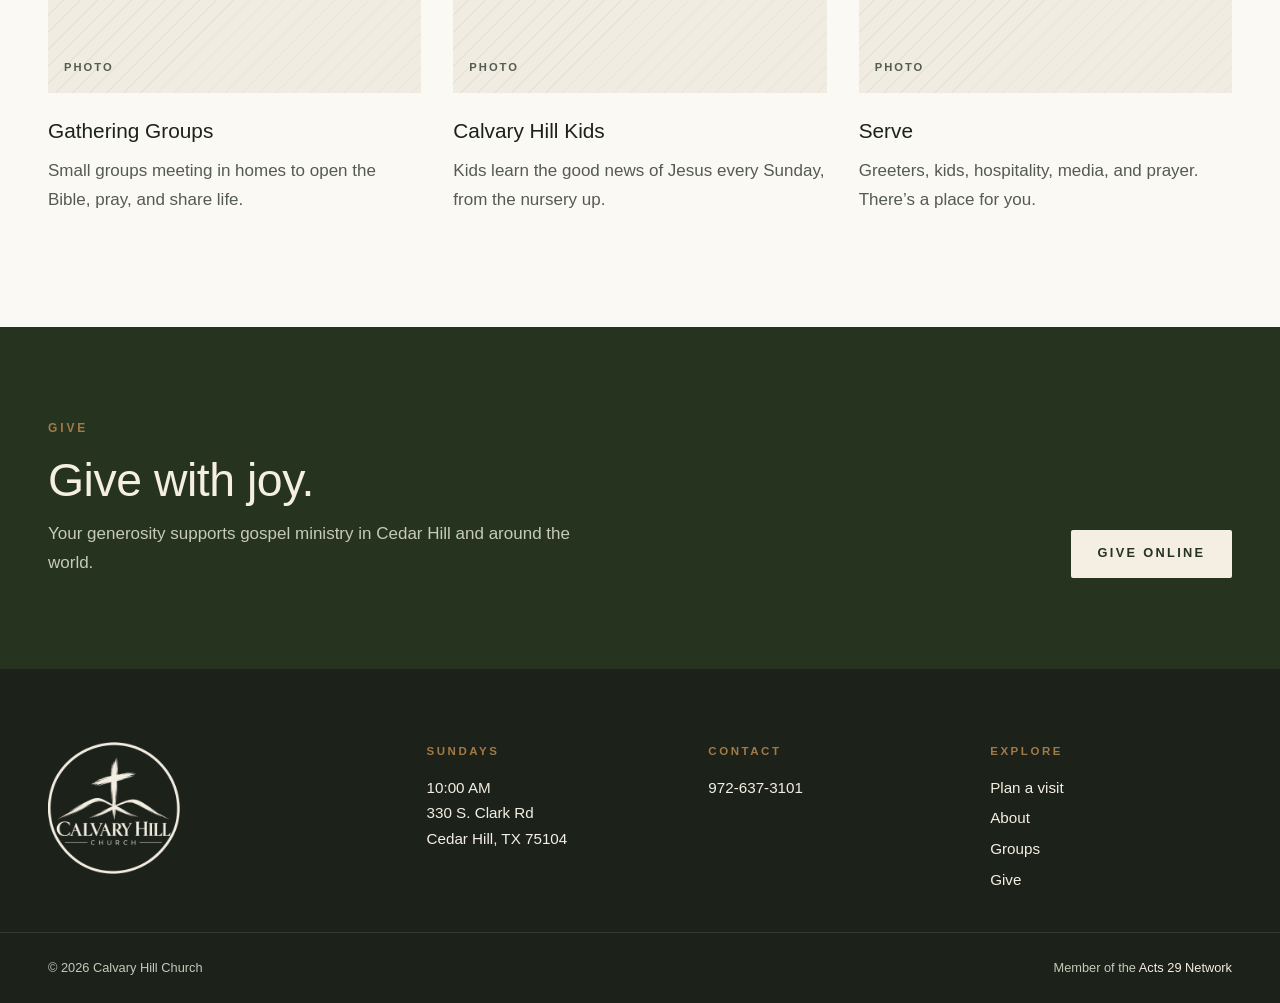
==== commit e221f3ed: "Make the simple concept the main page and wire up photo slots The simple design is now index.html; t" ====
--- a/index.html
+++ b/index.html
@@ -4,24 +4,24 @@
   <meta charset="utf-8">
   <meta name="viewport" content="width=device-width, initial-scale=1, viewport-fit=cover">
   <title>Calvary Hill Church · Cedar Hill, Texas</title>
-  <meta name="description" content="Calvary Hill is a gospel-centered church in Cedar Hill, Texas. We exist to treasure Jesus above all and make disciples who make disciples. Sundays at 10:00 AM, 330 S. Clark Rd.">
+  <meta name="description" content="Calvary Hill is a church in Cedar Hill, Texas. We exist to treasure Jesus above all and make disciples who make disciples. Sundays at 10:00 AM, 330 S. Clark Rd.">
   <meta property="og:title" content="Calvary Hill Church">
-  <meta property="og:description" content="A gospel-centered church in Cedar Hill, Texas. Sundays at 10:00 AM.">
+  <meta property="og:description" content="Treasure Jesus above all. Sundays at 10:00 AM in Cedar Hill, Texas.">
   <meta property="og:image" content="assets/brand/og-image.jpg">
-  <meta name="theme-color" content="#2B3A23">
+  <meta name="theme-color" content="#26341f">
   <link rel="icon" type="image/png" href="assets/brand/favicon-64.png">
   <link rel="apple-touch-icon" href="assets/brand/apple-touch-icon.png">
   <link rel="preconnect" href="https://fonts.googleapis.com">
   <link rel="preconnect" href="https://fonts.gstatic.com" crossorigin>
-  <link rel="stylesheet" href="https://fonts.googleapis.com/css2?family=Cinzel:wght@500;600&family=Cormorant+Garamond:ital,wght@0,500;0,600;1,500;1,600&family=Montserrat:wght@400;500;600&display=swap">
+  <link rel="stylesheet" href="https://fonts.googleapis.com/css2?family=Jost:wght@400;500;600&family=Cormorant+Garamond:ital,wght@1,500&display=swap">
   <link rel="stylesheet" href="css/styles.css">
 </head>
 <body>
   <a class="skip-link" href="#main">Skip to content</a>
 
-  <header class="site-header" id="top">
+  <header class="site-header">
     <div class="wrap site-header__inner">
-      <a class="brand" href="#top" aria-label="Calvary Hill Church, home">
+      <a class="brand" href="#main" aria-label="Calvary Hill Church, home">
         <span class="brand__mark" aria-hidden="true"><span class="brand__hills"></span><span class="brand__cross"></span></span>
         <span class="brand__word">
           <span class="brand__name">Calvary Hill</span>
@@ -29,375 +29,157 @@
         </span>
       </a>
 
-      <button class="nav-toggle" id="nav-toggle" type="button" aria-expanded="false" aria-controls="site-nav">
-        <span class="nav-toggle__bars" aria-hidden="true"></span>
-        <span>Menu</span>
-      </button>
+      <button class="nav-toggle" id="nav-toggle" type="button" aria-expanded="false" aria-controls="site-nav">Menu</button>
 
       <nav class="site-nav" id="site-nav" aria-label="Main">
-        <a href="#visit">Visit</a>
-        <a href="#story">Our Story</a>
-        <a href="#groups">Groups</a>
-        <a href="#beliefs">Beliefs</a>
-        <a href="#events">Events</a>
+        <a href="#sundays">Sundays</a>
+        <a href="#about">About</a>
+        <a href="#connect">Connect</a>
         <a href="#give">Give</a>
-        <a class="btn btn--pine btn--small" href="#visit">Plan a visit</a>
+        <a class="btn btn--dark" href="#sundays">Plan a visit</a>
       </nav>
     </div>
   </header>
 
   <main id="main">
 
-    <!-- Hero: the cross planted on a watercolor hillside (drawn in js/main.js) -->
     <section class="hero" aria-labelledby="hero-title">
-      <canvas class="hero__land" id="hero-land" aria-hidden="true"></canvas>
+      <!-- Stand-in until there is a real photo: tone-on-tone hills with the cross on the crest -->
+      <div class="hero__art" aria-hidden="true">
+        <span class="hero__photo" data-photo="assets/photos/hero.jpg"></span>
+        <span class="hero__cross"></span>
+        <svg class="hero__hills" viewBox="0 0 1440 320" preserveAspectRatio="none">
+          <path class="hill-1" d="M0 190C180 140 330 120 520 150C700 178 820 110 1010 95C1190 82 1320 130 1440 150V320H0Z"/>
+          <path class="hill-2" d="M0 240C210 200 380 215 560 230C760 247 900 180 1100 190C1260 198 1360 222 1440 214V320H0Z"/>
+          <path class="hill-3" d="M0 284C240 262 420 270 640 282C860 294 1040 258 1240 262C1340 264 1400 274 1440 278V320H0Z"/>
+        </svg>
+      </div>
       <div class="wrap hero__inner">
-        <div class="hero__copy" id="hero-copy">
-          <p class="eyebrow">A gospel-centered church in Cedar Hill, Texas</p>
-          <h1 class="hero__title" id="hero-title">
-            <span class="hero__title-a">Rooted at the cross.</span>
-            <span class="hero__title-b">Here for Cedar Hill.</span>
-          </h1>
-          <p class="hero__lede">Calvary Hill is a church family on South Clark Road. Each Sunday we gather to worship Jesus and open the Bible together. We exist to treasure Jesus above all and make disciples who make disciples. Whether you have followed Jesus for years or you are still asking questions, you are welcome here.</p>
-          <div class="hero__actions">
-            <a class="btn btn--pine" href="#visit">Plan your visit</a>
-            <a class="btn btn--line" href="#story">Why Calvary Hill?</a>
+        <p class="label label--light">Sundays at 10:00 AM · Cedar Hill, Texas</p>
+        <h1 class="hero__title" id="hero-title">Treasure Jesus above&nbsp;all.</h1>
+        <p class="hero__sub">Calvary Hill is a church in Cedar Hill making disciples who make disciples.</p>
+        <div class="hero__actions">
+          <a class="btn btn--cream" href="#sundays">Plan a visit</a>
+          <a class="btn btn--ghost" href="https://www.google.com/maps/search/?api=1&amp;query=330+S+Clark+Rd+Cedar+Hill+TX+75104" target="_blank" rel="noopener">Get directions</a>
+        </div>
+      </div>
+    </section>
+
+    <section class="sundays" id="sundays" aria-labelledby="sundays-title">
+      <div class="wrap">
+        <h2 class="visually-hidden" id="sundays-title">Sundays</h2>
+        <dl class="facts">
+          <div>
+            <dt>Sunday worship</dt>
+            <dd>10:00 AM</dd>
+          </div>
+          <div>
+            <dt>Location</dt>
+            <dd>330 S. Clark Rd<br>Cedar Hill, TX 75104</dd>
+          </div>
+          <div>
+            <dt>Kids</dt>
+            <dd>Nursery and classes during the service</dd>
+          </div>
+        </dl>
+
+        <div class="split">
+          <div class="photo" role="img" aria-label="Sunday worship at Calvary Hill" data-photo="assets/photos/sunday.jpg"><span>Photo · Sunday worship</span></div>
+          <div class="split__text">
+            <p class="label">New here?</p>
+            <h2 class="title">We’d love to meet you.</h2>
+            <p>Expect friendly people, singing, prayer, and a sermon that walks through the Bible. Come as you are.</p>
+            <a class="btn btn--dark" href="https://omnifellowship.churchcenter.com/" target="_blank" rel="noopener">Plan your visit</a>
           </div>
         </div>
       </div>
     </section>
 
-    <!-- The pine band continues the front hill of the hero -->
-    <section class="band band--pine welcome" aria-labelledby="welcome-title">
+    <section class="words" aria-label="Come as you are">
       <div class="wrap">
-        <dl class="sunday-strip">
-          <div>
-            <dt>Sunday worship</dt>
-            <dd>10:00 AM</dd>
-          </div>
-          <div>
-            <dt>Where</dt>
-            <dd>330 S. Clark Rd, Cedar Hill</dd>
-          </div>
-          <div>
-            <dt>Kids</dt>
-            <dd>Nursery &amp; classes during service</dd>
-          </div>
-        </dl>
+        <p class="words__line"><span>Belong.</span> <span>Find peace.</span> <span>Be Spirit-led.</span></p>
+        <p class="words__sub">Whatever you’re carrying, there’s room at the cross.</p>
+      </div>
+    </section>
 
-        <div class="welcome__head">
-          <p class="eyebrow eyebrow--light">Come as you are</p>
-          <h2 class="section-title" id="welcome-title">Whatever you’re carrying, there’s room at the cross.</h2>
+    <section class="about" id="about" aria-labelledby="about-title">
+      <div class="wrap about__grid">
+        <div>
+          <p class="label">Who we are</p>
+          <h2 class="title title--large" id="about-title">We exist to treasure Jesus above all and make disciples who make disciples.</h2>
         </div>
-
-        <div class="triad">
-          <article class="triad__item">
-            <h3 class="triad__word">Belong</h3>
-            <p>You were made for more than a seat in a crowd. Here you’ll find a church family that learns your name, prays for you, and walks with you through every season.</p>
-            <blockquote class="verse verse--light">
-              <p>“You are fellow citizens with the saints and members of the household of God.”</p>
-              <cite>Ephesians 2:19</cite>
-            </blockquote>
-          </article>
-          <article class="triad__item">
-            <h3 class="triad__word">Find Peace</h3>
-            <p>Jesus invites the weary and the anxious to come to him. Through his death and resurrection, we can have peace with God and real rest for our souls.</p>
-            <blockquote class="verse verse--light">
-              <p>“Come to me, all who labor and are heavy laden, and I will give you rest.”</p>
-              <cite>Matthew 11:28</cite>
-            </blockquote>
-          </article>
-          <article class="triad__item">
-            <h3 class="triad__word">Be Spirit-Led</h3>
-            <p>God’s Spirit gives new life, helps us understand his Word, and shapes us day by day to look more like Jesus.</p>
-            <blockquote class="verse verse--light">
-              <p>“If we live by the Spirit, let us also keep in step with the Spirit.”</p>
-              <cite>Galatians 5:25</cite>
-            </blockquote>
-          </article>
+        <div class="about__side">
+          <p>Calvary is the hill where Jesus died for sinners. Cedar Hill is the city he has sent us to love. Our name holds the two together.</p>
+          <ul class="beliefs" aria-label="What we believe">
+            <li><strong>The Bible</strong> is God’s Word: true, sufficient, and our final authority.</li>
+            <li><strong>The gospel</strong> saves by grace alone, through faith alone, in Christ alone.</li>
+            <li><strong>The church</strong> is a family that worships, grows, and goes together.</li>
+          </ul>
         </div>
       </div>
     </section>
 
-    <section class="band band--paper story" id="story" aria-labelledby="story-title">
-      <div class="wrap story__grid">
-        <figure class="story__figure">
-          <div class="two-hills">
-            <img src="assets/brand/mark-color.png" width="1080" height="602" alt="The Calvary Hill mark: a brushstroke cross standing where two hills meet.">
-            <span class="two-hills__label two-hills__label--left">Calvary</span>
-            <span class="two-hills__label two-hills__label--right">Cedar Hill</span>
-          </div>
-          <figcaption>In our mark, the cross stands where two hills meet: the hill where Jesus died for us, and the city where he has sent us.</figcaption>
-        </figure>
-
-        <div class="story__copy">
-          <p class="eyebrow">Our new name</p>
-          <h2 class="section-title" id="story-title">Why Calvary Hill?</h2>
-          <p>Calvary is the hill outside Jerusalem where Jesus was crucified. There the Son of God gave his life for sinners, and three days later he rose from the dead. Everything we are as a church flows from that hill.</p>
-          <p>Cedar Hill is the city God has given us to love. Our new name holds the two together: the good news of Calvary, planted in the middle of our community.</p>
-          <blockquote class="verse">
-            <p>“But far be it from me to boast except in the cross of our Lord Jesus Christ.”</p>
-            <cite>Galatians 6:14</cite>
-          </blockquote>
+    <section class="connect" id="connect" aria-labelledby="connect-title">
+      <div class="wrap">
+        <p class="label">Get connected</p>
+        <h2 class="title" id="connect-title">Find your place.</h2>
+        <div class="tiles">
+          <a class="tile" href="https://omnifellowship.churchcenter.com/groups" target="_blank" rel="noopener">
+            <span class="photo photo--tile" aria-hidden="true" data-photo="assets/photos/groups.jpg"><span>Photo</span></span>
+            <span class="tile__title">Gathering Groups</span>
+            <span class="tile__text">Small groups meeting in homes to open the Bible, pray, and share life.</span>
+          </a>
+          <a class="tile" href="#sundays">
+            <span class="photo photo--tile" aria-hidden="true" data-photo="assets/photos/kids.jpg"><span>Photo</span></span>
+            <span class="tile__title">Calvary Hill Kids</span>
+            <span class="tile__text">Kids learn the good news of Jesus every Sunday, from the nursery up.</span>
+          </a>
+          <a class="tile" href="https://omnifellowship.churchcenter.com/" target="_blank" rel="noopener">
+            <span class="photo photo--tile" aria-hidden="true" data-photo="assets/photos/serve.jpg"><span>Photo</span></span>
+            <span class="tile__title">Serve</span>
+            <span class="tile__text">Greeters, kids, hospitality, media, and prayer. There’s a place for you.</span>
+          </a>
         </div>
       </div>
     </section>
 
-    <section class="band band--sand mission" aria-labelledby="mission-title">
-      <div class="wrap">
-        <p class="eyebrow">Our mission</p>
-        <h2 class="mission__statement" id="mission-title">We exist to <em>treasure Jesus above all</em> and make <em>disciples who make disciples</em>.</h2>
-        <div class="mission__parts">
-          <article class="mission__part">
-            <h3 class="mission__word">Treasure Jesus above all</h3>
-            <p>Jesus is worth more than anything this world can offer. We want our worship, our homes, our time, and our plans to show that he is our greatest joy.</p>
-            <blockquote class="verse">
-              <p>“I count everything as loss because of the surpassing worth of knowing Christ Jesus my Lord.”</p>
-              <cite>Philippians 3:8</cite>
-            </blockquote>
-          </article>
-          <article class="mission__part">
-            <h3 class="mission__word">Make disciples who make disciples</h3>
-            <p>Following Jesus was never meant to stop with us. We help one another grow in God’s Word and prayer, then pass on what we have received to the next person: our kids, our Gathering Groups, and our neighbors in Cedar Hill.</p>
-            <blockquote class="verse">
-              <p>“What you have heard from me in the presence of many witnesses entrust to faithful men, who will be able to teach others also.”</p>
-              <cite>2 Timothy 2:2</cite>
-            </blockquote>
-            <ol class="chain" aria-label="Four generations of disciples in 2 Timothy 2:2">
-              <li>Paul</li>
-              <li>Timothy</li>
-              <li>Faithful men</li>
-              <li>Others also</li>
-            </ol>
-          </article>
+    <section class="give" id="give" aria-labelledby="give-title">
+      <div class="wrap give__inner">
+        <div>
+          <p class="label label--light">Give</p>
+          <h2 class="title" id="give-title">Give with joy.</h2>
+          <p>Your generosity supports gospel ministry in Cedar Hill and around the world.</p>
         </div>
-      </div>
-    </section>
-
-    <section class="band band--paper visit" id="visit" aria-labelledby="visit-title">
-      <div class="wrap visit__grid">
-        <div class="visit__main">
-          <p class="eyebrow">Plan your visit</p>
-          <h2 class="section-title" id="visit-title">Your first Sunday</h2>
-          <p class="section-lede">Visiting a new church can feel like a big step. Here’s what to expect, so you can walk in knowing what’s ahead.</p>
-
-          <dl class="expect">
-            <div class="expect__row">
-              <dt>When</dt>
-              <dd>Sundays at 10:00 AM. Come a few minutes early to get settled and check in your kids.</dd>
-            </div>
-            <div class="expect__row">
-              <dt>Worship</dt>
-              <dd>We sing, pray, read Scripture together, and hear a sermon that works through a book of the Bible, passage by passage.</dd>
-            </div>
-            <div class="expect__row">
-              <dt>Kids</dt>
-              <dd>Calvary Hill Kids begins with a nursery for babies and toddlers, with classes where children hear the good news of Jesus every week. Our volunteers are trained to keep your kids safe.</dd>
-            </div>
-            <div class="expect__row">
-              <dt>What to wear</dt>
-              <dd>Whatever you’re comfortable in. You’ll see jeans, and you’ll see Sunday clothes.</dd>
-            </div>
-            <div class="expect__row">
-              <dt>Afterward</dt>
-              <dd>Stay and say hello. Our pastors would love to meet you, pray with you, and answer any questions.</dd>
-            </div>
-          </dl>
-        </div>
-
-        <aside class="visit__aside" aria-label="Location">
-          <div class="photo-slot" role="img" aria-label="Photo placeholder for Sunday worship">
-            <span>Photo: Sunday worship at 330 S. Clark Rd</span>
-          </div>
-          <div class="address-card">
-            <p class="address-card__label">Find us</p>
-            <address class="address-card__addr" id="church-address">330 S. Clark Rd<br>Cedar Hill, TX 75104</address>
-            <div class="address-card__actions">
-              <a class="btn btn--pine btn--small" href="https://www.google.com/maps/search/?api=1&amp;query=330+S+Clark+Rd+Cedar+Hill+TX+75104" target="_blank" rel="noopener">Get directions</a>
-              <button class="btn btn--line btn--small" type="button" id="copy-address" data-copy="330 S. Clark Rd, Cedar Hill, TX 75104">Copy address</button>
-            </div>
-            <p class="address-card__meta">Questions? Call <a href="tel:+19726373101">972-637-3101</a></p>
-          </div>
-        </aside>
-      </div>
-    </section>
-
-    <section class="band band--pine groups" id="groups" aria-labelledby="groups-title">
-      <div class="wrap groups__grid">
-        <div class="groups__intro">
-          <p class="eyebrow eyebrow--light">Gathering Groups</p>
-          <h2 class="section-title" id="groups-title">Find your people.</h2>
-          <p class="section-lede">Gathering Groups are small communities that meet in homes during the week to open God’s Word, pray, and do real life together. They’re the best way to go from attending Calvary Hill to belonging here.</p>
-
-          <ul class="seasons" aria-label="Group seasons">
-            <li class="season" data-months="0,1,2"><span class="season__name">Winter</span><span class="season__months">Jan – Mar</span></li>
-            <li class="season" data-months="3,4,5"><span class="season__name">Spring</span><span class="season__months">Apr – Jun</span></li>
-            <li class="season" data-months="8,9,10"><span class="season__name">Fall</span><span class="season__months">Sep – Nov</span></li>
-          </ul>
-          <p class="groups__note">Sign-ups open before each season. Summer is a season of rest for our leaders.</p>
-
-          <div class="groups__actions">
-            <a class="btn btn--bronze" href="https://omnifellowship.churchcenter.com/groups" target="_blank" rel="noopener">Browse groups</a>
-            <a class="text-link text-link--light" href="https://omnifellowship.churchcenter.com/" target="_blank" rel="noopener">Interested in hosting or leading?</a>
-          </div>
-        </div>
-
-        <ul class="pillars">
-          <li class="pillar">
-            <h3 class="pillar__word">Connect</h3>
-            <p>Building intentional, Christ-centered community where you are known.</p>
-          </li>
-          <li class="pillar">
-            <h3 class="pillar__word">Grow</h3>
-            <p>Growing in our knowledge and understanding of who the real Jesus is.</p>
-          </li>
-          <li class="pillar">
-            <h3 class="pillar__word">Share</h3>
-            <p>Sharing our ups and downs, our highs and lows, our summits and our valleys.</p>
-          </li>
-          <li class="pillar">
-            <h3 class="pillar__word">Serve</h3>
-            <p>Living with a heart of service toward one another, our church, and our city.</p>
-          </li>
-        </ul>
-      </div>
-    </section>
-
-    <section class="band band--paper beliefs" id="beliefs" aria-labelledby="beliefs-title">
-      <div class="wrap">
-        <div class="beliefs__head">
-          <div>
-            <p class="eyebrow">What we believe</p>
-            <h2 class="section-title" id="beliefs-title">Anchored in the gospel</h2>
-          </div>
-          <p class="section-lede">These are the truths we build our lives on. We are part of the <a class="text-link" href="https://www.acts29.com" target="_blank" rel="noopener">Acts 29 Network</a>, a global family of church-planting churches.</p>
-        </div>
-
-        <div class="beliefs__grid">
-          <article class="belief">
-            <h3>The Bible</h3>
-            <p>Scripture is the inspired, inerrant, and sufficient Word of God, our final authority for what we believe and how we live.</p>
-            <p class="belief__refs">2 Timothy 3:16–17 · 2 Peter 1:21</p>
-          </article>
-          <article class="belief">
-            <h3>God</h3>
-            <p>There is one God, eternally existing in three persons: Father, Son, and Holy Spirit. He is sovereign over all things, including our salvation.</p>
-            <p class="belief__refs">Matthew 28:19 · Ephesians 1:4–5</p>
-          </article>
-          <article class="belief">
-            <h3>The Gospel</h3>
-            <p>Salvation is by grace alone, through faith alone, in Christ alone, to the glory of God alone. Jesus calls everyone to repent and believe.</p>
-            <p class="belief__refs">Ephesians 2:8–9 · Romans 1:16–17</p>
-          </article>
-          <article class="belief">
-            <h3>New Life</h3>
-            <p>The Holy Spirit gives new birth, unites us to Christ, and keeps every one of his people to the end.</p>
-            <p class="belief__refs">John 3:3–8 · Philippians 1:6</p>
-          </article>
-          <article class="belief">
-            <h3>The Church</h3>
-            <p>The church is a gathered body of baptized believers, shepherded by elders and sent to make disciples of all nations.</p>
-            <p class="belief__refs">Matthew 28:18–20 · 1 Peter 5:1–4</p>
-          </article>
-          <article class="belief">
-            <h3>Christ’s Return</h3>
-            <p>Jesus will return in glory to judge the living and the dead and to make all things new.</p>
-            <p class="belief__refs">Acts 17:31 · Revelation 21:5</p>
-          </article>
-        </div>
-      </div>
-    </section>
-
-    <section class="band band--sand events" id="events" aria-labelledby="events-title">
-      <div class="wrap">
-        <div class="events__head">
-          <div>
-            <p class="eyebrow">Happening at Calvary Hill</p>
-            <h2 class="section-title" id="events-title">Upcoming</h2>
-          </div>
-          <a class="text-link" href="https://omnifellowship.churchcenter.com/calendar" target="_blank" rel="noopener">See the full calendar</a>
-        </div>
-
-        <ul class="event-list">
-          <li class="event">
-            <p class="event__date"><span class="event__dow">Sat</span><span class="event__day">31</span><span class="event__mon">Oct</span></p>
-            <div class="event__body">
-              <h3>Fall Festival</h3>
-              <p class="event__meta">5:00 – 7:00 PM · 330 S. Clark Rd</p>
-              <p>Candy, games, and snacks for the whole family, with a short time of worship. Free, and open to all our neighbors.</p>
-            </div>
-          </li>
-          <li class="event">
-            <p class="event__date"><span class="event__dow">Now</span><span class="event__day">30</span><span class="event__mon">Days</span></p>
-            <div class="event__body">
-              <h3>30 Days of Prayer</h3>
-              <p class="event__meta">October – November · Wherever you are</p>
-              <p>Join the church in daily prayer for unity, for our pastors, and for a clear gospel witness in Cedar Hill. Choose 15, 30, or 45 minutes, or an hour each day.</p>
-              <a class="text-link" href="https://omnifellowship.churchcenter.com/" target="_blank" rel="noopener">Take the prayer pledge</a>
-            </div>
-          </li>
-          <li class="event">
-            <p class="event__date"><span class="event__dow">Every</span><span class="event__day">Sun</span><span class="event__mon">10 AM</span></p>
-            <div class="event__body">
-              <h3>Sunday Worship</h3>
-              <p class="event__meta">Sundays at 10:00 AM · 330 S. Clark Rd</p>
-              <p>Worship, prayer, and the preaching of God’s Word, with kids’ classes during the service.</p>
-            </div>
-          </li>
-        </ul>
-      </div>
-    </section>
-
-    <section class="band band--pine give" id="give" aria-labelledby="give-title">
-      <div class="wrap give__grid">
-        <div>
-          <p class="eyebrow eyebrow--light">Generosity</p>
-          <h2 class="section-title" id="give-title">Give with joy</h2>
-          <p class="section-lede">Giving is an act of worship and a way to take part in what God is doing through his church. Your generosity supports gospel ministry in Cedar Hill, care for neighbors in need, and missions and church planting around the world.</p>
-        </div>
-        <div class="give__side">
-          <blockquote class="verse verse--light verse--large">
-            <p>“Each one must give as he has decided in his heart, not reluctantly or under compulsion, for God loves a cheerful giver.”</p>
-            <cite>2 Corinthians 9:7</cite>
-          </blockquote>
-          <a class="btn btn--bronze" href="https://omnifellowship.churchcenter.com/giving" target="_blank" rel="noopener">Give online</a>
-        </div>
+        <a class="btn btn--cream" href="https://omnifellowship.churchcenter.com/giving" target="_blank" rel="noopener">Give online</a>
       </div>
     </section>
   </main>
 
   <footer class="site-footer">
     <div class="wrap site-footer__grid">
-      <div class="site-footer__brand">
-        <img class="site-footer__badge" src="assets/brand/badge-watercolor.webp" width="720" height="720" alt="Calvary Hill Church logo">
-        <p>A gospel-centered church in Cedar Hill, Texas. We exist to treasure Jesus above all and make disciples who make disciples.</p>
-      </div>
-
-      <div class="site-footer__col">
-        <h2>Visit</h2>
-        <p>Sundays at 10:00 AM</p>
+      <span class="site-footer__badge" role="img" aria-label="Calvary Hill Church logo"></span>
+      <div>
+        <h2>Sundays</h2>
+        <p>10:00 AM</p>
         <address>330 S. Clark Rd<br>Cedar Hill, TX 75104</address>
       </div>
-
-      <div class="site-footer__col">
+      <div>
         <h2>Contact</h2>
         <p><a href="tel:+19726373101">972-637-3101</a></p>
       </div>
-
-      <div class="site-footer__col">
+      <div>
         <h2>Explore</h2>
         <ul>
-          <li><a href="#visit">Plan a visit</a></li>
-          <li><a href="#groups">Gathering Groups</a></li>
-          <li><a href="#beliefs">What we believe</a></li>
+          <li><a href="#sundays">Plan a visit</a></li>
+          <li><a href="#about">About</a></li>
+          <li><a href="#connect">Groups</a></li>
           <li><a href="#give">Give</a></li>
-          <li><a href="https://omnifellowship.churchcenter.com/" target="_blank" rel="noopener">Church Center</a></li>
         </ul>
       </div>
     </div>
     <div class="wrap site-footer__base">
       <p>© <span id="year">2026</span> Calvary Hill Church</p>
-      <p>A member of the <a href="https://www.acts29.com" target="_blank" rel="noopener">Acts 29 Network</a></p>
+      <p>Member of the <a href="https://www.acts29.com" target="_blank" rel="noopener">Acts 29 Network</a></p>
     </div>
   </footer>
 
--- a/css/styles.css
+++ b/css/styles.css
@@ -1,75 +1,58 @@
-/* Calvary Hill Church
-   Layout: a walk up the hill. Paper sections climb into pine bands; the hero's
-   watercolor hills run straight into the first pine band, the way the logo's
-   landscape sits under the cross.
+/* Calvary Hill Church, concept 2
+   Layout: quiet and photo-ready. A dark pine hero, then light sections separated
+   by space and hairlines, one idea per section, short copy.
    One deliberate look (no dark theme): the brand colors stay fixed. */
 
 :root {
-  /* Color: sampled from the watercolor logo */
-  --pine: #2b3a23;        /* cross + wordmark green */
-  --pine-2: #374a2d;      /* raised surfaces on pine */
-  --moss: #6f7f55;        /* mid hills */
-  --bronze: #9e7542;      /* hill strokes */
-  --bronze-dk: #7a5a30;   /* bronze for small text on paper */
-  --bronze-lt: #cfab74;   /* bronze on pine */
-  --paper: #f6f1e6;       /* logo background */
-  --sand: #ece4d2;        /* alternate paper band */
-  --ink: #1f261b;         /* body text, green-leaning near-black */
-  --ink-2: #4a5343;       /* secondary text */
-  --rule: #d6ccb6;        /* hairlines on paper */
-  --on-pine: #f3eedf;     /* text on pine */
-  --on-pine-2: #c4c9b2;   /* secondary text on pine */
-  --rule-pine: #4b5d40;   /* hairlines on pine */
+  --bg: #fbf9f4;
+  --sand: #f1ece1;
+  --ink: #1c211a;
+  --ink-2: #545b50;
+  --rule: #e2dccd;
+  --pine: #26341f;
+  --pine-hill-1: #2f4028;
+  --pine-hill-2: #2a3a23;
+  --pine-hill-3: #1f2b1a;
+  --bronze: #a27a45;
+  --bronze-dk: #7a5a30;
+  --cream: #f4efe2;
+  --cream-2: #c6cab8;
   --focus: #b8862f;
 
-  /* Type: Cinzel echoes the logo's capitals; Cormorant for Scripture; Montserrat echoes "CHURCH" */
-  --font-display: "Cinzel", "Trajan Pro", "Times New Roman", serif;
-  --font-serif: "Cormorant Garamond", "Iowan Old Style", Georgia, serif;
-  --font-sans: "Montserrat", "Helvetica Neue", Arial, sans-serif;
-
-  --step--1: 0.8125rem;
-  --step-0: 1rem;
-  --step-1: 1.1875rem;
-  --step-2: clamp(1.4rem, 1.2rem + 0.8vw, 1.75rem);
-  --step-3: clamp(1.9rem, 1.45rem + 1.9vw, 2.75rem);
-  --step-4: clamp(2.3rem, 1.5rem + 3.4vw, 4rem);
-
-  --gutter: clamp(16px, 4vw, 40px);
-  --section-y: clamp(4rem, 3rem + 4vw, 7rem);
-  --max: 1180px;
-  --radius: 4px;
+  --font-sans: "Jost", "Futura", "Century Gothic", "Helvetica Neue", Arial, sans-serif;
+  --font-serif: "Cormorant Garamond", Georgia, serif;
+
+  --gutter: clamp(16px, 4vw, 48px);
+  --max: 1200px;
+  --space: clamp(4.5rem, 3rem + 5vw, 8rem);
+  --radius: 2px;
 }
 
 *, *::before, *::after { box-sizing: border-box; }
-
 html { scroll-behavior: smooth; -webkit-text-size-adjust: 100%; }
 @media (prefers-reduced-motion: reduce) { html { scroll-behavior: auto; } }
 
 body {
   margin: 0;
-  background: var(--paper);
+  background: var(--bg);
   color: var(--ink);
   font-family: var(--font-sans);
-  font-size: var(--step-0);
+  font-size: 1.0625rem;
   line-height: 1.7;
   -webkit-font-smoothing: antialiased;
 }
-
-/* Paints the strip above the sticky header on phones with a notch */
 body::before {
   content: "";
   position: fixed;
   inset: 0 0 auto;
   height: env(safe-area-inset-top, 0px);
   z-index: 10;
-  background: var(--paper);
-}
-
-img { max-width: 100%; height: auto; display: block; }
+  background: var(--bg);
+}
+
+h1, h2, h3, p { margin: 0; }
+h1, h2 { text-wrap: balance; }
 a { color: inherit; }
-h1, h2, h3 { margin: 0; text-wrap: balance; }
-p { margin: 0; }
-
 :focus-visible { outline: 2px solid var(--focus); outline-offset: 3px; }
 
 .wrap {
@@ -80,88 +63,45 @@
   padding-right: max(var(--gutter), env(safe-area-inset-right, 0px));
 }
 
+.visually-hidden {
+  position: absolute;
+  width: 1px;
+  height: 1px;
+  overflow: hidden;
+  clip: rect(0 0 0 0);
+  white-space: nowrap;
+}
+
 .skip-link {
   position: absolute;
   left: 1rem;
   top: -4rem;
   z-index: 50;
+  padding: 0.6rem 1rem;
   background: var(--pine);
-  color: var(--on-pine);
-  padding: 0.6rem 1rem;
-  border-radius: var(--radius);
+  color: var(--cream);
 }
 .skip-link:focus { top: 1rem; }
 
-/* ---------- Shared type ---------- */
-
-/* Eyebrow: rule + tracked caps, borrowed from the "— CHURCH —" lockup */
-.eyebrow {
-  display: flex;
-  align-items: center;
-  gap: 0.85rem;
-  font-size: var(--step--1);
+/* ---------- Type ---------- */
+
+.label {
+  margin-bottom: 1rem;
+  font-size: 0.75rem;
   font-weight: 600;
   letter-spacing: 0.24em;
   text-transform: uppercase;
   color: var(--bronze-dk);
-  margin-bottom: 1rem;
-}
-.eyebrow::before {
-  content: "";
-  width: 2.25rem;
-  height: 1px;
-  background: currentColor;
-  flex: none;
-}
-.eyebrow--light { color: var(--bronze-lt); }
-
-.section-title {
-  font-family: var(--font-display);
-  font-weight: 500;
-  font-size: var(--step-3);
-  line-height: 1.12;
-  letter-spacing: 0.01em;
-}
-
-.section-lede {
-  font-size: var(--step-1);
-  line-height: 1.65;
-  color: var(--ink-2);
-  max-width: 38rem;
-}
-
-.verse { margin: 0; }
-.verse p {
-  font-family: var(--font-serif);
-  font-style: italic;
-  font-weight: 500;
-  font-size: 1.3rem;
-  line-height: 1.4;
-}
-.verse cite {
-  display: block;
-  margin-top: 0.4rem;
-  font-style: normal;
-  font-size: var(--step--1);
-  font-weight: 600;
-  letter-spacing: 0.16em;
-  text-transform: uppercase;
-  color: var(--bronze-dk);
-}
-.verse--light p { color: var(--on-pine); }
-.verse--light cite { color: var(--bronze-lt); }
-.verse--large p { font-size: clamp(1.45rem, 1.2rem + 1vw, 1.9rem); }
-
-.text-link {
-  color: var(--pine);
-  font-weight: 600;
-  text-decoration: underline;
-  text-decoration-color: var(--bronze);
-  text-decoration-thickness: 1px;
-  text-underline-offset: 0.3em;
-}
-.text-link:hover { text-decoration-thickness: 2px; }
-.text-link--light { color: var(--on-pine); text-decoration-color: var(--bronze-lt); }
+}
+.label--light { color: var(--bronze); }
+
+.title {
+  font-weight: 500;
+  font-size: clamp(1.9rem, 1.4rem + 2vw, 2.9rem);
+  line-height: 1.15;
+  letter-spacing: -0.01em;
+}
+.title--large { font-size: clamp(2rem, 1.3rem + 2.8vw, 3.4rem); line-height: 1.12; }
 
 /* ---------- Buttons ---------- */
 
@@ -169,27 +109,22 @@
   display: inline-flex;
   align-items: center;
   justify-content: center;
-  gap: 0.5rem;
   min-height: 3rem;
-  padding: 0.75rem 1.5rem;
+  padding: 0.7rem 1.6rem;
   border: 1px solid transparent;
   border-radius: var(--radius);
-  font-family: var(--font-sans);
-  font-size: 0.8125rem;
-  font-weight: 600;
-  letter-spacing: 0.16em;
+  font: 600 0.8rem/1 var(--font-sans);
+  letter-spacing: 0.18em;
   text-transform: uppercase;
   text-decoration: none;
-  cursor: pointer;
   transition: background-color 160ms ease, color 160ms ease, border-color 160ms ease;
 }
-.btn--small { min-height: 2.5rem; padding: 0.5rem 1.1rem; font-size: 0.75rem; }
-.btn--pine { background: var(--pine); color: var(--on-pine); }
-.btn--pine:hover { background: var(--pine-2); }
-.btn--line { background: transparent; color: var(--pine); border-color: var(--pine); }
-.btn--line:hover { background: var(--pine); color: var(--on-pine); }
-.btn--bronze { background: var(--bronze-lt); color: var(--pine); }
-.btn--bronze:hover { background: var(--on-pine); }
+.btn--dark { background: var(--pine); color: var(--cream); }
+.btn--dark:hover { background: var(--ink); }
+.btn--cream { background: var(--cream); color: var(--pine); }
+.btn--cream:hover { background: #ffffff; }
+.btn--ghost { color: var(--cream); border-color: rgba(244, 239, 226, 0.5); }
+.btn--ghost:hover { border-color: var(--cream); }
 
 /* ---------- Header ---------- */
 
@@ -197,7 +132,7 @@
   position: sticky;
   top: env(safe-area-inset-top, 0px);
   z-index: 20;
-  background: var(--paper);
+  background: var(--bg);
   border-bottom: 1px solid var(--rule);
 }
 .site-header__inner {
@@ -205,25 +140,18 @@
   align-items: center;
   justify-content: space-between;
   gap: 1.5rem;
-  padding-block: 0.75rem;
+  padding-block: 0.8rem;
 }
 
 .brand {
   display: inline-flex;
   align-items: center;
-  gap: 0.75rem;
+  gap: 0.7rem;
+  color: var(--pine);
   text-decoration: none;
-  color: var(--pine);
-}
-/* Two mask layers from the logo so each part takes a brand color */
-.brand__mark {
-  position: relative;
-  width: 64px;
-  aspect-ratio: 1080 / 602;
-  flex: none;
-}
-.brand__hills,
-.brand__cross {
+}
+.brand__mark { position: relative; width: 58px; aspect-ratio: 1080 / 602; flex: none; }
+.brand__hills, .brand__cross {
   position: absolute;
   inset: 0;
   -webkit-mask: var(--m) center / 100% 100% no-repeat;
@@ -231,85 +159,51 @@
 }
 .brand__hills { --m: url("../assets/brand/mark-hills.png"); background: var(--bronze); }
 .brand__cross { --m: url("../assets/brand/mark-cross.png"); background: var(--pine); }
-
-.brand__word { display: grid; justify-items: center; line-height: 1; }
+.brand__word { display: grid; line-height: 1; }
 .brand__name {
-  font-family: var(--font-display);
+  font-size: 1.15rem;
   font-weight: 600;
-  font-size: 1.3rem;
-  letter-spacing: 0.02em;
+  letter-spacing: 0.2em;
+  text-transform: uppercase;
 }
 .brand__sub {
-  display: flex;
-  align-items: center;
-  gap: 0.45rem;
   margin-top: 0.3rem;
-  font-size: 0.56rem;
-  font-weight: 500;
-  letter-spacing: 0.42em;
+  font-size: 0.6rem;
+  font-weight: 500;
+  letter-spacing: 0.5em;
   text-transform: uppercase;
   color: var(--bronze-dk);
 }
-.brand__sub::before,
-.brand__sub::after {
-  content: "";
-  width: 1.1rem;
-  height: 1px;
-  background: currentColor;
-}
-
-.site-nav {
-  display: flex;
-  align-items: center;
-  gap: clamp(1rem, 2vw, 1.75rem);
-}
+
+.site-nav { display: flex; align-items: center; gap: clamp(1.25rem, 2.5vw, 2.25rem); }
 .site-nav a:not(.btn) {
-  font-size: 0.78rem;
-  font-weight: 600;
-  letter-spacing: 0.14em;
+  font-size: 0.8rem;
+  font-weight: 500;
+  letter-spacing: 0.18em;
   text-transform: uppercase;
   text-decoration: none;
-  color: var(--ink);
-  padding-block: 0.4rem;
+  padding-block: 0.35rem;
   border-bottom: 1px solid transparent;
 }
 .site-nav a:not(.btn):hover { border-bottom-color: var(--bronze); }
+.site-nav .btn { min-height: 2.6rem; padding-inline: 1.2rem; font-size: 0.72rem; }
 
 .nav-toggle {
   display: none;
-  align-items: center;
-  gap: 0.6rem;
   min-height: 2.75rem;
-  padding: 0.5rem 0.9rem;
+  padding: 0.5rem 1rem;
   background: transparent;
   border: 1px solid var(--rule);
   border-radius: var(--radius);
   color: var(--pine);
   font: 600 0.75rem/1 var(--font-sans);
-  letter-spacing: 0.16em;
+  letter-spacing: 0.18em;
   text-transform: uppercase;
   cursor: pointer;
 }
-.nav-toggle__bars,
-.nav-toggle__bars::before,
-.nav-toggle__bars::after {
-  display: block;
-  width: 18px;
-  height: 1.5px;
-  background: currentColor;
-  transition: transform 160ms ease, opacity 160ms ease;
-}
-.nav-toggle__bars { position: relative; }
-.nav-toggle__bars::before,
-.nav-toggle__bars::after { content: ""; position: absolute; left: 0; }
-.nav-toggle__bars::before { top: -6px; }
-.nav-toggle__bars::after { top: 6px; }
-.nav-toggle[aria-expanded="true"] .nav-toggle__bars { background: transparent; }
-.nav-toggle[aria-expanded="true"] .nav-toggle__bars::before { transform: translateY(6px) rotate(45deg); }
-.nav-toggle[aria-expanded="true"] .nav-toggle__bars::after { transform: translateY(-6px) rotate(-45deg); }
-
-@media (max-width: 960px) {
-  .nav-toggle { display: inline-flex; }
+
+@media (max-width: 820px) {
+  .nav-toggle { display: inline-flex; align-items: center; }
   .site-header__inner { flex-wrap: wrap; }
   .site-nav {
     display: none;
@@ -317,14 +211,11 @@
     flex-direction: column;
     align-items: stretch;
     gap: 0;
-    padding-bottom: 0.75rem;
+    padding-bottom: 1rem;
   }
   .site-nav.is-open { display: flex; }
-  .site-nav a:not(.btn) {
-    padding-block: 0.85rem;
-    border-bottom: 1px solid var(--rule);
-  }
-  .site-nav .btn { margin-top: 1rem; }
+  .site-nav a:not(.btn) { padding-block: 0.9rem; border-bottom: 1px solid var(--rule); }
+  .site-nav .btn { margin-top: 1rem; min-height: 3rem; }
 }
 
 /* ---------- Hero ---------- */
@@ -332,606 +223,266 @@
 .hero {
   position: relative;
   overflow: hidden;
-  /* Fallback ground if the canvas never draws */
-  background: linear-gradient(to bottom, var(--paper) 72%, var(--sand) 72%, var(--moss) 88%, var(--pine) 100%);
-}
-.hero.is-drawn { background: var(--paper); }
-.hero__land {
+  background: var(--pine);
+  color: var(--cream);
+}
+.hero__art { position: absolute; inset: 0; pointer-events: none; }
+/* Real photo, when assets/photos/hero.jpg exists, toned into the pine (see js/main.js) */
+.hero__photo {
   position: absolute;
   inset: 0;
+  background-position: center 35%;
+  background-size: cover;
+  opacity: 0;
+  transition: opacity 600ms ease;
+}
+.hero__photo.has-photo { opacity: 0.38; mix-blend-mode: luminosity; }
+.hero.has-photo .hero__cross { opacity: 0.35; }
+.hero__hills {
+  position: absolute;
+  left: 0;
+  bottom: 0;
   width: 100%;
-  height: 100%;
-  opacity: 0;
-  transition: opacity 700ms ease;
-}
-.hero.is-drawn .hero__land { opacity: 1; }
-@media (prefers-reduced-motion: reduce) { .hero__land { transition: none; } }
+  height: clamp(130px, 22vw, 300px);
+}
+.hill-1 { fill: var(--pine-hill-1); }
+.hill-2 { fill: var(--pine-hill-2); }
+.hill-3 { fill: var(--pine-hill-3); }
+/* Sits on the crest of the back hill (x = 1010 of 1440 in the SVG) */
+.hero__cross {
+  position: absolute;
+  left: 70.1%;
+  bottom: calc(clamp(130px, 22vw, 300px) * 0.55);
+  height: min(70%, 520px);
+  aspect-ratio: 430 / 602;
+  transform: translateX(-50%);
+  background: var(--bronze);
+  opacity: 0.55;
+  -webkit-mask: url("../assets/brand/cross.png") center bottom / contain no-repeat;
+  mask: url("../assets/brand/cross.png") center bottom / contain no-repeat;
+}
 
 .hero__inner {
   position: relative;
-  padding-top: clamp(3.5rem, 2rem + 5vw, 6.5rem);
-  /* Room for the hills (and, on narrow screens, the cross) below the copy */
-  padding-bottom: clamp(17rem, 12rem + 22vw, 21rem);
-}
-.hero__copy { max-width: 36rem; }
-
-.hero__title { margin-bottom: 1.5rem; }
-.hero__title-a,
-.hero__title-b { display: block; }
-.hero__title-a {
-  font-family: var(--font-display);
-  font-weight: 500;
-  font-size: var(--step-4);
-  line-height: 1.06;
+  padding-top: clamp(5rem, 3rem + 7vw, 9.5rem);
+  padding-bottom: clamp(9rem, 5rem + 14vw, 15rem);
+}
+.hero__title {
+  max-width: 11ch;
+  font-weight: 500;
+  font-size: clamp(2.5rem, 1.3rem + 5.2vw, 5.4rem);
+  line-height: 1.02;
   letter-spacing: 0.005em;
-  color: var(--pine);
-}
-.hero__title-b {
-  margin-top: 0.35rem;
-  font-family: var(--font-serif);
-  font-style: italic;
-  font-weight: 500;
-  font-size: calc(var(--step-4) * 1.02);
-  line-height: 1.05;
-  color: var(--bronze-dk);
-}
-.hero__lede {
-  font-size: var(--step-1);
-  line-height: 1.65;
-  color: var(--ink-2);
-  max-width: 34rem;
-}
-.hero__actions {
-  display: flex;
-  flex-wrap: wrap;
-  gap: 0.75rem;
-  margin-top: 2rem;
-}
-
-@media (min-width: 961px) {
-  .hero__inner { padding-bottom: clamp(13rem, 6rem + 12vw, 17rem); }
-  .hero__copy { max-width: 40rem; }
-}
-
-/* ---------- Bands ---------- */
-
-.band { padding-block: var(--section-y); }
-.band--paper { background: var(--paper); }
-.band--sand { background: var(--sand); }
-.band--pine { background: var(--pine); color: var(--on-pine); }
-.band--pine .section-lede { color: var(--on-pine-2); }
-
-/* ---------- Welcome (pine, continues the hero's front hill) ---------- */
-
-.welcome { padding-top: 0.5rem; }
-
-.sunday-strip {
+  text-transform: uppercase;
+}
+.hero__sub {
+  max-width: 30rem;
+  margin-top: 1.5rem;
+  font-size: clamp(1.1rem, 1rem + 0.4vw, 1.3rem);
+  line-height: 1.55;
+  color: var(--cream-2);
+}
+.hero__actions { display: flex; flex-wrap: wrap; gap: 0.75rem; margin-top: 2.25rem; }
+
+@media (max-width: 700px) {
+  .hero__inner { padding-bottom: 13rem; }
+  .hero__cross { left: 82%; height: 150px; opacity: 0.45; }
+}
+
+/* ---------- Sundays ---------- */
+
+.sundays { padding-bottom: var(--space); }
+
+.facts {
   display: grid;
   grid-template-columns: repeat(3, minmax(0, 1fr));
-  margin: 0 0 clamp(3.5rem, 2.5rem + 3vw, 5.5rem);
-  border-top: 1px solid var(--rule-pine);
-  border-bottom: 1px solid var(--rule-pine);
-}
-.sunday-strip > div {
-  padding: 1.25rem 1.5rem;
-  min-width: 0;
-}
-.sunday-strip > div + div { border-left: 1px solid var(--rule-pine); }
-.sunday-strip dt {
+  margin: 0 0 var(--space);
+  border-bottom: 1px solid var(--rule);
+}
+.facts > div { padding: 1.75rem 1.5rem 1.75rem 0; min-width: 0; }
+.facts > div + div { padding-left: 1.5rem; border-left: 1px solid var(--rule); }
+.facts dt {
   font-size: 0.72rem;
   font-weight: 600;
   letter-spacing: 0.22em;
   text-transform: uppercase;
-  color: var(--bronze-lt);
-}
-.sunday-strip dd {
-  margin: 0.2rem 0 0;
-  font-family: var(--font-display);
-  font-size: var(--step-1);
-  font-weight: 500;
-  line-height: 1.35;
-}
-
-.welcome__head { max-width: 46rem; margin-bottom: clamp(2.5rem, 2rem + 2vw, 3.5rem); }
-
-.triad {
-  display: grid;
-  grid-template-columns: repeat(3, minmax(0, 1fr));
-  gap: clamp(2rem, 1rem + 3vw, 3.5rem);
-}
-.triad__item {
-  display: flex;
-  flex-direction: column;
-  gap: 1rem;
-  padding-top: 1.5rem;
-  border-top: 1px solid var(--bronze-lt);
-  min-width: 0;
-}
-.triad__item > p { color: var(--on-pine-2); }
-.triad__word {
-  font-family: var(--font-display);
-  font-weight: 500;
-  font-size: var(--step-2);
-  color: var(--on-pine);
-}
-.triad .verse { margin-top: auto; padding-top: 0.5rem; }
-.triad .verse p { font-size: 1.2rem; }
-
-@media (max-width: 860px) {
-  .sunday-strip { grid-template-columns: 1fr; }
-  .sunday-strip > div { padding-inline: 0; }
-  .sunday-strip > div + div { border-left: 0; border-top: 1px solid var(--rule-pine); }
-  .triad { grid-template-columns: 1fr; }
-}
-
-/* ---------- Story ---------- */
-
-.story__grid {
-  display: grid;
-  grid-template-columns: minmax(0, 5fr) minmax(0, 6fr);
-  gap: clamp(2.5rem, 1rem + 5vw, 6rem);
+  color: var(--bronze-dk);
+}
+.facts dd { margin: 0.35rem 0 0; font-size: 1.15rem; font-weight: 500; line-height: 1.4; }
+
+.split {
+  display: grid;
+  grid-template-columns: minmax(0, 1fr) minmax(0, 1fr);
+  gap: clamp(2rem, 1rem + 5vw, 6rem);
   align-items: center;
 }
-.story__figure { margin: 0; }
-.two-hills {
-  position: relative;
-  padding: clamp(1.5rem, 1rem + 2vw, 2.5rem) clamp(1rem, 0.5rem + 2vw, 2rem) 3.25rem;
-  background: var(--sand);
-  border-radius: var(--radius);
-}
-.two-hills img { width: 100%; }
-.two-hills__label {
-  position: absolute;
-  bottom: 1.1rem;
-  font-size: 0.7rem;
-  font-weight: 600;
-  letter-spacing: 0.22em;
-  text-transform: uppercase;
-  color: var(--bronze-dk);
-}
-/* Positioned under the crest of each hill in the mark */
-.two-hills__label--left { left: 22%; transform: translateX(-50%); }
-.two-hills__label--right { left: 72%; transform: translateX(-50%); }
-.story__figure figcaption {
-  margin-top: 1rem;
-  font-family: var(--font-serif);
-  font-style: italic;
-  font-size: 1.15rem;
-  line-height: 1.45;
-  color: var(--ink-2);
-}
-
-.story__copy { display: grid; gap: 1.1rem; max-width: 36rem; }
-.story__copy .eyebrow { margin-bottom: 0; }
-.story__copy .section-title { margin-bottom: 0.4rem; }
-.story__copy > p { color: var(--ink-2); }
-
-.story .verse {
-  padding-left: 1.25rem;
-  border-left: 2px solid var(--bronze);
-}
-
-@media (max-width: 860px) {
-  .story__grid { grid-template-columns: 1fr; }
-  .story__figure { max-width: 32rem; order: 2; }
-}
-
-/* ---------- Mission ---------- */
-
-.mission__statement {
-  max-width: 54rem;
-  font-family: var(--font-serif);
-  font-weight: 500;
-  font-size: clamp(1.9rem, 1.3rem + 2.6vw, 3.25rem);
-  line-height: 1.18;
-  color: var(--pine);
-}
-.mission__statement em { color: var(--bronze-dk); }
-
-.mission__parts {
-  display: grid;
-  grid-template-columns: repeat(2, minmax(0, 1fr));
-  gap: clamp(2rem, 1rem + 3vw, 4rem);
-  margin-top: clamp(2.5rem, 2rem + 2vw, 4rem);
-}
-.mission__part {
-  display: flex;
-  flex-direction: column;
-  gap: 1rem;
-  padding-top: 1.5rem;
-  border-top: 1px solid var(--bronze);
-  min-width: 0;
-}
-.mission__word {
-  font-family: var(--font-display);
-  font-weight: 600;
-  font-size: var(--step-2);
-  line-height: 1.2;
-  color: var(--pine);
-}
-.mission__part > p { color: var(--ink-2); }
-.mission__part .verse p { font-size: 1.2rem; }
-
-/* The four generations of 2 Timothy 2:2 really are a sequence, so they sit on one line */
-.chain {
-  display: grid;
-  grid-template-columns: repeat(4, minmax(0, 1fr));
-  margin: 0.5rem 0 0;
-  padding: 0;
-  list-style: none;
-}
-.chain li {
-  position: relative;
-  padding-top: 1.6rem;
-  padding-right: 0.5rem;
-  min-width: 0;
-  font-size: 0.7rem;
-  font-weight: 600;
-  line-height: 1.35;
-  letter-spacing: 0.12em;
-  text-transform: uppercase;
-  color: var(--bronze-dk);
-}
-.chain li::before {
-  content: "";
-  position: absolute;
-  top: 0.42rem;
-  left: 0;
-  right: 0;
-  height: 1px;
-  background: var(--bronze);
-}
-.chain li:last-child::before { right: auto; width: 0.85rem; }
-.chain li::after {
-  content: "";
-  position: absolute;
-  top: 0;
-  left: 0;
-  width: 0.85rem;
-  height: 0.85rem;
-  border-radius: 50%;
-  background: var(--sand);
-  border: 2px solid var(--bronze);
-}
-.chain li:first-child::after { background: var(--bronze); }
-
-@media (max-width: 760px) {
-  .mission__parts { grid-template-columns: 1fr; }
-}
-
-/* ---------- Visit ---------- */
-
-.visit__grid {
-  display: grid;
-  grid-template-columns: minmax(0, 7fr) minmax(0, 5fr);
-  gap: clamp(2.5rem, 1rem + 5vw, 5.5rem);
-  align-items: start;
-}
-.visit__main .section-lede { margin-top: 1rem; }
-
-.expect { margin: 2.5rem 0 0; }
-.expect__row {
-  display: grid;
-  grid-template-columns: 9.5rem minmax(0, 1fr);
-  gap: 1.5rem;
-  padding-block: 1.25rem;
-  border-top: 1px solid var(--rule);
-}
-.expect__row:last-child { border-bottom: 1px solid var(--rule); }
-.expect dt {
-  font-family: var(--font-display);
-  font-weight: 600;
-  font-size: 1.05rem;
-  color: var(--pine);
-}
-.expect dd { margin: 0; color: var(--ink-2); }
-
-.visit__aside {
-  display: grid;
-  gap: 1.25rem;
-  position: sticky;
-  top: calc(env(safe-area-inset-top, 0px) + 6rem);
-}
-
-.photo-slot {
+.split__text { display: grid; gap: 1.25rem; justify-items: start; max-width: 28rem; }
+.split__text .label { margin-bottom: -0.25rem; }
+.split__text p:not(.label) { color: var(--ink-2); }
+
+.photo {
   display: grid;
   place-items: end start;
   aspect-ratio: 4 / 3;
   max-width: 100%;
   padding: 1rem;
-  border-radius: var(--radius);
   background:
-    repeating-linear-gradient(135deg, transparent 0 11px, rgba(43, 58, 35, 0.06) 11px 12px),
+    repeating-linear-gradient(135deg, transparent 0 11px, rgba(38, 52, 31, 0.05) 11px 12px),
     var(--sand);
 }
-.photo-slot span {
-  font-size: 0.72rem;
-  font-weight: 600;
-  letter-spacing: 0.14em;
-  text-transform: uppercase;
-  color: var(--ink-2);
-}
-
-.address-card {
-  padding: 1.5rem;
-  border: 1px solid var(--pine);
-  border-radius: var(--radius);
-  background: var(--paper);
-}
-.address-card__label {
-  font-size: 0.72rem;
-  font-weight: 600;
-  letter-spacing: 0.22em;
-  text-transform: uppercase;
-  color: var(--bronze-dk);
-}
-.address-card__addr {
-  margin: 0.4rem 0 1.1rem;
-  font-family: var(--font-display);
-  font-style: normal;
-  font-weight: 500;
-  font-size: 1.35rem;
-  line-height: 1.35;
-  color: var(--pine);
-}
-.address-card__actions { display: flex; flex-wrap: wrap; gap: 0.6rem; }
-.address-card__meta { margin-top: 1rem; font-size: 0.9rem; color: var(--ink-2); }
-.address-card__meta a { color: var(--pine); font-weight: 600; text-underline-offset: 0.25em; }
-
-@media (max-width: 860px) {
-  .visit__grid { grid-template-columns: 1fr; }
-  .visit__aside { position: static; max-width: 32rem; }
-  .expect__row { grid-template-columns: 1fr; gap: 0.3rem; }
-}
-
-/* ---------- Gathering Groups ---------- */
-
-.groups__grid {
-  display: grid;
-  grid-template-columns: minmax(0, 5fr) minmax(0, 6fr);
-  gap: clamp(2.5rem, 1rem + 5vw, 6rem);
-  align-items: start;
-}
-.groups__intro .section-lede { margin-top: 1rem; }
-
-.seasons {
-  display: grid;
-  grid-template-columns: repeat(3, minmax(0, 1fr));
-  margin: 2rem 0 0;
-  padding: 0;
-  list-style: none;
-  border: 1px solid var(--rule-pine);
-  border-radius: var(--radius);
-}
-.season {
-  position: relative;
-  display: grid;
-  gap: 0.1rem;
-  padding: 0.9rem 1rem;
-  min-width: 0;
-}
-.season + .season { border-left: 1px solid var(--rule-pine); }
-.season__name { font-family: var(--font-display); font-weight: 600; }
-.season__months { font-size: 0.85rem; color: var(--on-pine-2); font-variant-numeric: tabular-nums; }
-.season.is-current { background: var(--pine-2); box-shadow: inset 0 -2px 0 var(--bronze-lt); }
-.season.is-current::after {
-  content: "Now meeting";
-  margin-top: 0.35rem;
-  font-size: 0.62rem;
+.photo.has-photo { background-position: center; background-size: cover; }
+.photo.has-photo span { display: none; }
+.photo span {
+  font-size: 0.7rem;
   font-weight: 600;
   letter-spacing: 0.18em;
   text-transform: uppercase;
-  color: var(--bronze-lt);
-}
-.groups__note { margin-top: 0.85rem; font-size: 0.9rem; color: var(--on-pine-2); }
-.groups__actions {
+  color: var(--ink-2);
+}
+
+@media (max-width: 760px) {
+  .facts { grid-template-columns: 1fr; }
+  .facts > div, .facts > div + div { padding: 1.25rem 0; border-left: 0; }
+  .facts > div + div { border-top: 1px solid var(--rule); }
+  .split { grid-template-columns: 1fr; }
+}
+
+/* ---------- Belong / Find peace / Be Spirit-led ---------- */
+
+.words {
+  padding-block: clamp(3.5rem, 2.5rem + 4vw, 6rem);
+  background: var(--sand);
+}
+.words__line {
   display: flex;
   flex-wrap: wrap;
-  align-items: center;
-  gap: 1rem 1.5rem;
-  margin-top: 2rem;
-}
-
-.pillars {
-  display: grid;
-  grid-template-columns: repeat(2, minmax(0, 1fr));
-  margin: 0;
-  padding: 0;
-  list-style: none;
-  border-top: 1px solid var(--rule-pine);
-}
-.pillar {
-  padding: 1.75rem 1.5rem 1.75rem 0;
-  border-bottom: 1px solid var(--rule-pine);
+  gap: 0.1em 0.6em;
+  font-weight: 500;
+  font-size: clamp(1.9rem, 1rem + 4vw, 4.2rem);
+  line-height: 1.1;
+  letter-spacing: 0.01em;
+  text-transform: uppercase;
+  color: var(--pine);
+}
+.words__line span:nth-child(2) { color: var(--bronze-dk); }
+.words__sub {
+  margin-top: 1.25rem;
+  font-family: var(--font-serif);
+  font-style: italic;
+  font-weight: 500;
+  font-size: clamp(1.3rem, 1.1rem + 0.8vw, 1.7rem);
+  color: var(--ink-2);
+}
+
+/* ---------- About ---------- */
+
+.about { padding-block: var(--space); }
+.about__grid {
+  display: grid;
+  grid-template-columns: minmax(0, 7fr) minmax(0, 5fr);
+  gap: clamp(2rem, 1rem + 5vw, 6rem);
+  align-items: end;
+}
+.about__side { display: grid; gap: 1.75rem; color: var(--ink-2); }
+.beliefs { margin: 0; padding: 0; list-style: none; border-top: 1px solid var(--rule); }
+.beliefs li { padding-block: 0.9rem; border-bottom: 1px solid var(--rule); }
+.beliefs strong { color: var(--ink); font-weight: 600; }
+
+@media (max-width: 860px) {
+  .about__grid { grid-template-columns: 1fr; }
+}
+
+/* ---------- Connect ---------- */
+
+.connect { padding-bottom: var(--space); }
+.tiles {
+  display: grid;
+  grid-template-columns: repeat(3, minmax(0, 1fr));
+  gap: clamp(1.25rem, 1rem + 1.5vw, 2rem);
+  margin-top: 2.5rem;
+}
+.tile {
+  display: grid;
+  gap: 0.5rem;
+  align-content: start;
+  text-decoration: none;
   min-width: 0;
 }
-.pillar:nth-child(even) { padding-left: 1.5rem; padding-right: 0; border-left: 1px solid var(--rule-pine); }
-.pillar__word {
-  font-family: var(--font-display);
-  font-weight: 500;
-  font-size: var(--step-2);
-  margin-bottom: 0.5rem;
-}
-.pillar p { color: var(--on-pine-2); }
-
-@media (max-width: 860px) {
-  .groups__grid { grid-template-columns: 1fr; }
-}
-@media (max-width: 520px) {
-  .pillars { grid-template-columns: 1fr; }
-  .pillar, .pillar:nth-child(even) { padding-inline: 0; border-left: 0; }
-  .seasons { grid-template-columns: 1fr; }
-  .season + .season { border-left: 0; border-top: 1px solid var(--rule-pine); }
-}
-
-/* ---------- Beliefs ---------- */
-
-.beliefs__head {
-  display: grid;
-  grid-template-columns: minmax(0, 1fr) minmax(0, 1fr);
-  gap: 1.5rem clamp(2rem, 1rem + 4vw, 5rem);
-  align-items: end;
-  margin-bottom: clamp(2.5rem, 2rem + 2vw, 3.5rem);
-}
-.beliefs__grid {
-  display: grid;
-  grid-template-columns: repeat(3, minmax(0, 1fr));
-  gap: 0 clamp(1.5rem, 1rem + 2vw, 3rem);
-}
-.belief {
-  display: flex;
-  flex-direction: column;
-  gap: 0.6rem;
-  padding-block: 1.75rem;
-  border-top: 1px solid var(--rule);
-  min-width: 0;
-}
-.belief h3 {
-  font-family: var(--font-display);
-  font-weight: 600;
-  font-size: 1.2rem;
-  color: var(--pine);
-}
-.belief p { color: var(--ink-2); }
-.belief .belief__refs {
-  margin-top: auto;
-  font-size: 0.72rem;
-  font-weight: 600;
-  letter-spacing: 0.12em;
-  text-transform: uppercase;
-  color: var(--bronze-dk);
-}
-
-@media (max-width: 900px) {
-  .beliefs__head { grid-template-columns: 1fr; }
-  .beliefs__grid { grid-template-columns: repeat(2, minmax(0, 1fr)); }
-}
-@media (max-width: 560px) {
-  .beliefs__grid { grid-template-columns: 1fr; }
-}
-
-/* ---------- Events ---------- */
-
-.events__head {
+.photo--tile { aspect-ratio: 4 / 5; margin-bottom: 0.75rem; }
+.tile__title {
+  font-size: 1.3rem;
+  font-weight: 500;
+  border-bottom: 1px solid transparent;
+  justify-self: start;
+}
+.tile:hover .tile__title { border-bottom-color: var(--bronze); }
+.tile__text { color: var(--ink-2); }
+
+@media (max-width: 760px) {
+  .tiles { grid-template-columns: 1fr; }
+  .photo--tile { aspect-ratio: 3 / 2; }
+}
+
+/* ---------- Give ---------- */
+
+.give {
+  padding-block: clamp(3.5rem, 2.5rem + 4vw, 6rem);
+  background: var(--pine);
+  color: var(--cream);
+}
+.give__inner {
   display: flex;
   flex-wrap: wrap;
   align-items: end;
   justify-content: space-between;
-  gap: 1rem 2rem;
-  margin-bottom: 2rem;
-}
-.event-list { margin: 0; padding: 0; list-style: none; }
-.event {
-  display: grid;
-  grid-template-columns: 6rem minmax(0, 1fr);
-  gap: clamp(1.25rem, 1rem + 2vw, 2.5rem);
-  padding-block: 1.75rem;
-  border-top: 1px solid var(--rule);
-}
-.event:last-child { border-bottom: 1px solid var(--rule); }
-.event__date {
-  display: grid;
-  justify-items: center;
-  align-content: start;
-  padding: 0.7rem 0.5rem 0.8rem;
-  background: var(--pine);
-  color: var(--on-pine);
-  border-radius: var(--radius);
-  text-align: center;
-  line-height: 1;
-}
-.event__dow, .event__mon {
-  font-size: 0.66rem;
-  font-weight: 600;
-  letter-spacing: 0.18em;
-  text-transform: uppercase;
-  color: var(--bronze-lt);
-}
-.event__day {
-  margin-block: 0.3rem;
-  font-family: var(--font-display);
-  font-weight: 600;
-  font-size: 2rem;
-  font-variant-numeric: tabular-nums;
-}
-.event__body { display: grid; gap: 0.45rem; justify-items: start; }
-.event__body h3 {
-  font-family: var(--font-display);
-  font-weight: 600;
-  font-size: var(--step-2);
-  color: var(--pine);
-}
-.event__meta {
-  font-size: 0.8rem;
-  font-weight: 600;
-  letter-spacing: 0.1em;
-  text-transform: uppercase;
-  color: var(--bronze-dk);
-}
-.event__body > p:not(.event__meta) { color: var(--ink-2); max-width: 44rem; }
-
-@media (max-width: 520px) {
-  .event { grid-template-columns: 4.75rem minmax(0, 1fr); }
-  .event__day { font-size: 1.6rem; }
-}
-
-/* ---------- Give ---------- */
-
-.give__grid {
-  display: grid;
-  grid-template-columns: minmax(0, 1fr) minmax(0, 1fr);
-  gap: clamp(2.5rem, 1rem + 5vw, 6rem);
-  align-items: center;
-}
-.give .section-lede { margin-top: 1rem; }
-.give__side { display: grid; gap: 2rem; justify-items: start; }
-
-@media (max-width: 860px) {
-  .give__grid { grid-template-columns: 1fr; }
-}
+  gap: 2rem;
+}
+.give p:not(.label) { margin-top: 0.75rem; color: var(--cream-2); max-width: 34rem; }
 
 /* ---------- Footer ---------- */
 
-.site-footer {
-  background: var(--ink);
-  color: var(--on-pine-2);
-  font-size: 0.92rem;
-}
+.site-footer { background: var(--ink); color: var(--cream-2); font-size: 0.95rem; }
 .site-footer__grid {
   display: grid;
-  grid-template-columns: minmax(0, 1.6fr) repeat(3, minmax(0, 1fr));
+  grid-template-columns: minmax(0, 1.4fr) repeat(3, minmax(0, 1fr));
   gap: 2.5rem;
   padding-block: clamp(3.5rem, 3rem + 2vw, 5rem) 2.5rem;
 }
-.site-footer__brand { display: grid; gap: 1.25rem; align-content: start; max-width: 22rem; }
-.site-footer__badge { width: 148px; }
+.site-footer__badge {
+  display: block;
+  width: 132px;
+  aspect-ratio: 1;
+  background: var(--cream);
+  -webkit-mask: url("../assets/brand/badge-mask.png") center / contain no-repeat;
+  mask: url("../assets/brand/badge-mask.png") center / contain no-repeat;
+}
 .site-footer h2 {
-  margin-bottom: 0.9rem;
+  margin-bottom: 0.8rem;
   font-size: 0.72rem;
   font-weight: 600;
   letter-spacing: 0.22em;
   text-transform: uppercase;
-  color: var(--bronze-lt);
-}
-.site-footer__col { display: grid; gap: 0.35rem; align-content: start; min-width: 0; }
-.site-footer__col p, .site-footer address { color: var(--on-pine); font-style: normal; overflow-wrap: anywhere; }
-.site-footer ul { margin: 0; padding: 0; list-style: none; display: grid; gap: 0.35rem; }
-.site-footer a { color: var(--on-pine); text-decoration: none; }
-.site-footer a:hover { text-decoration: underline; text-decoration-color: var(--bronze-lt); text-underline-offset: 0.25em; }
+  color: var(--bronze);
+}
+.site-footer p, .site-footer address { color: var(--cream); font-style: normal; }
+.site-footer ul { margin: 0; padding: 0; list-style: none; display: grid; gap: 0.3rem; }
+.site-footer a { color: var(--cream); text-decoration: none; }
+.site-footer a:hover { text-decoration: underline; text-underline-offset: 0.25em; }
 .site-footer__base {
   display: flex;
   flex-wrap: wrap;
   justify-content: space-between;
   gap: 0.5rem 2rem;
   padding-block: 1.5rem;
-  border-top: 1px solid #343c2e;
+  border-top: 1px solid #333a2f;
   font-size: 0.8rem;
 }
-
-@media (max-width: 900px) {
+.site-footer__base p { color: var(--cream-2); }
+
+@media (max-width: 860px) {
   .site-footer__grid { grid-template-columns: repeat(3, minmax(0, 1fr)); }
-  .site-footer__brand { grid-column: 1 / -1; }
-}
-@media (max-width: 560px) {
+  .site-footer__badge { grid-column: 1 / -1; }
+}
+@media (max-width: 520px) {
   .site-footer__grid { grid-template-columns: 1fr; }
 }
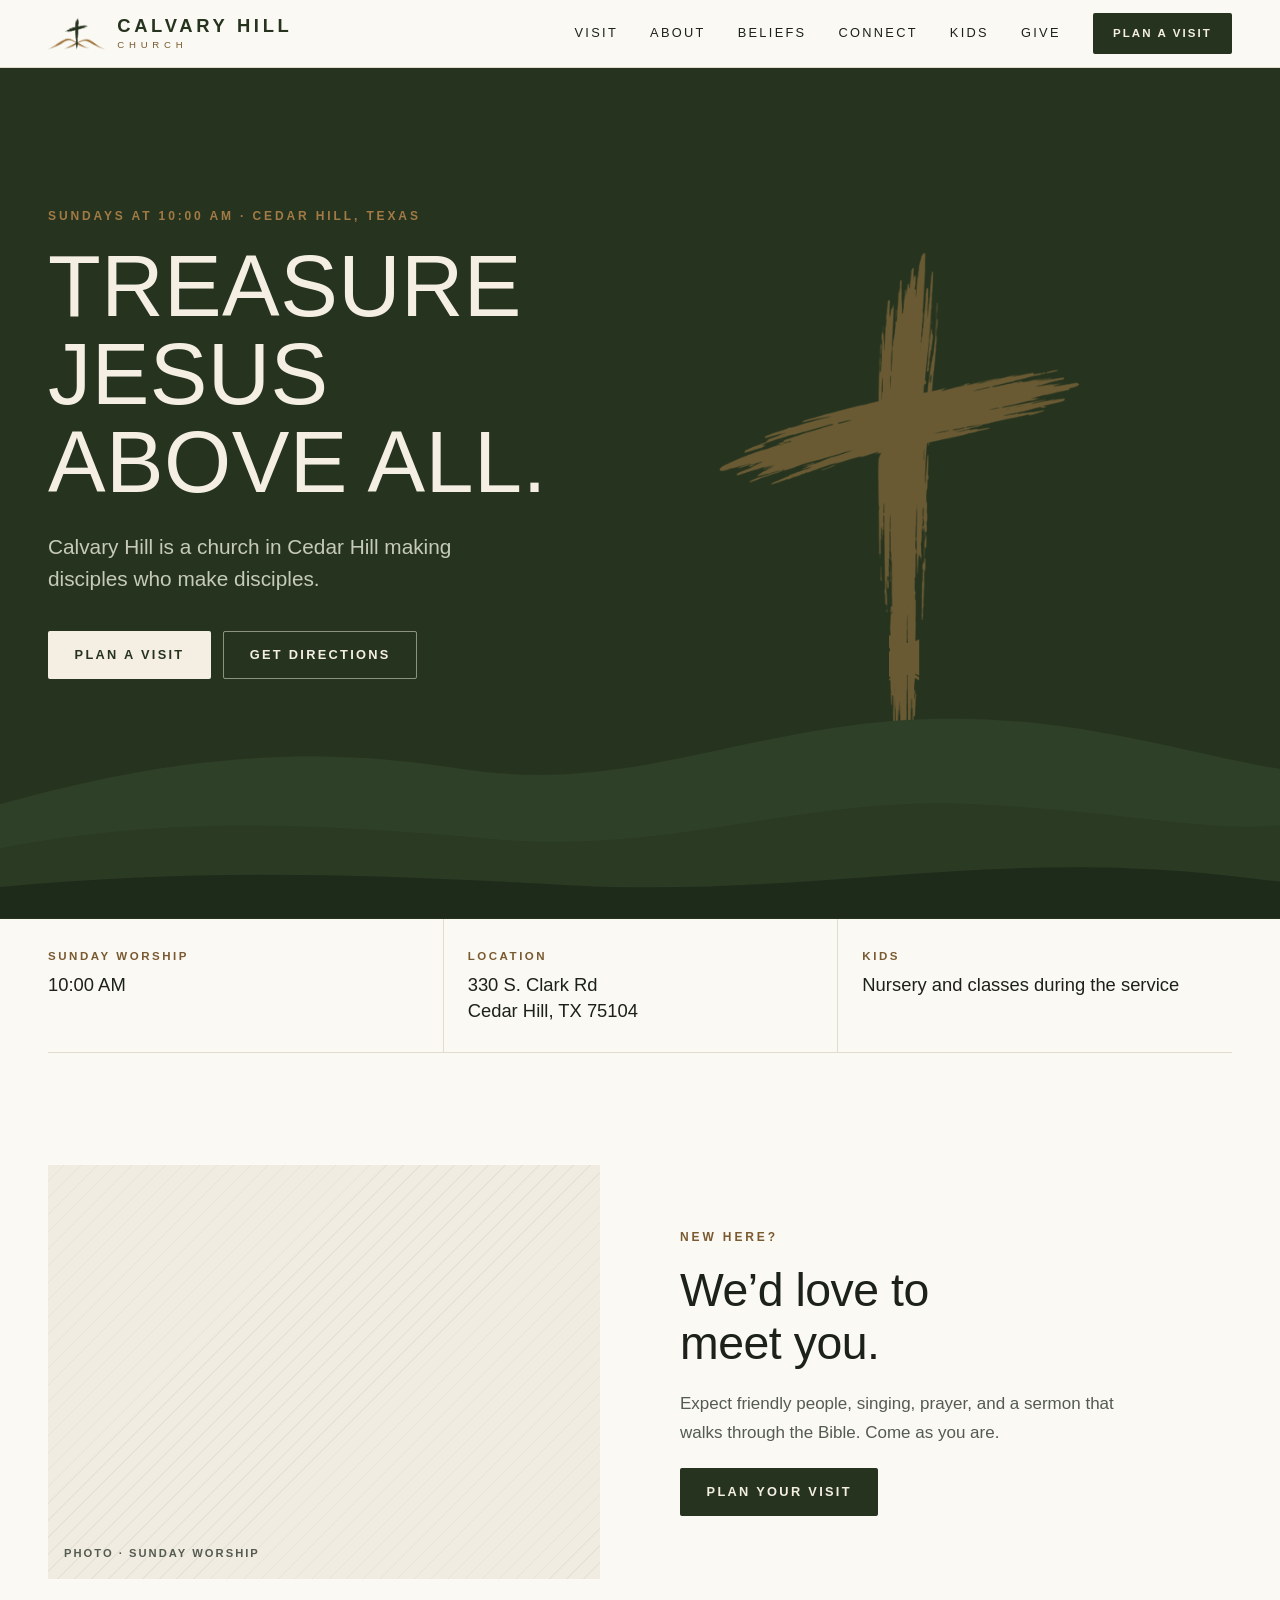
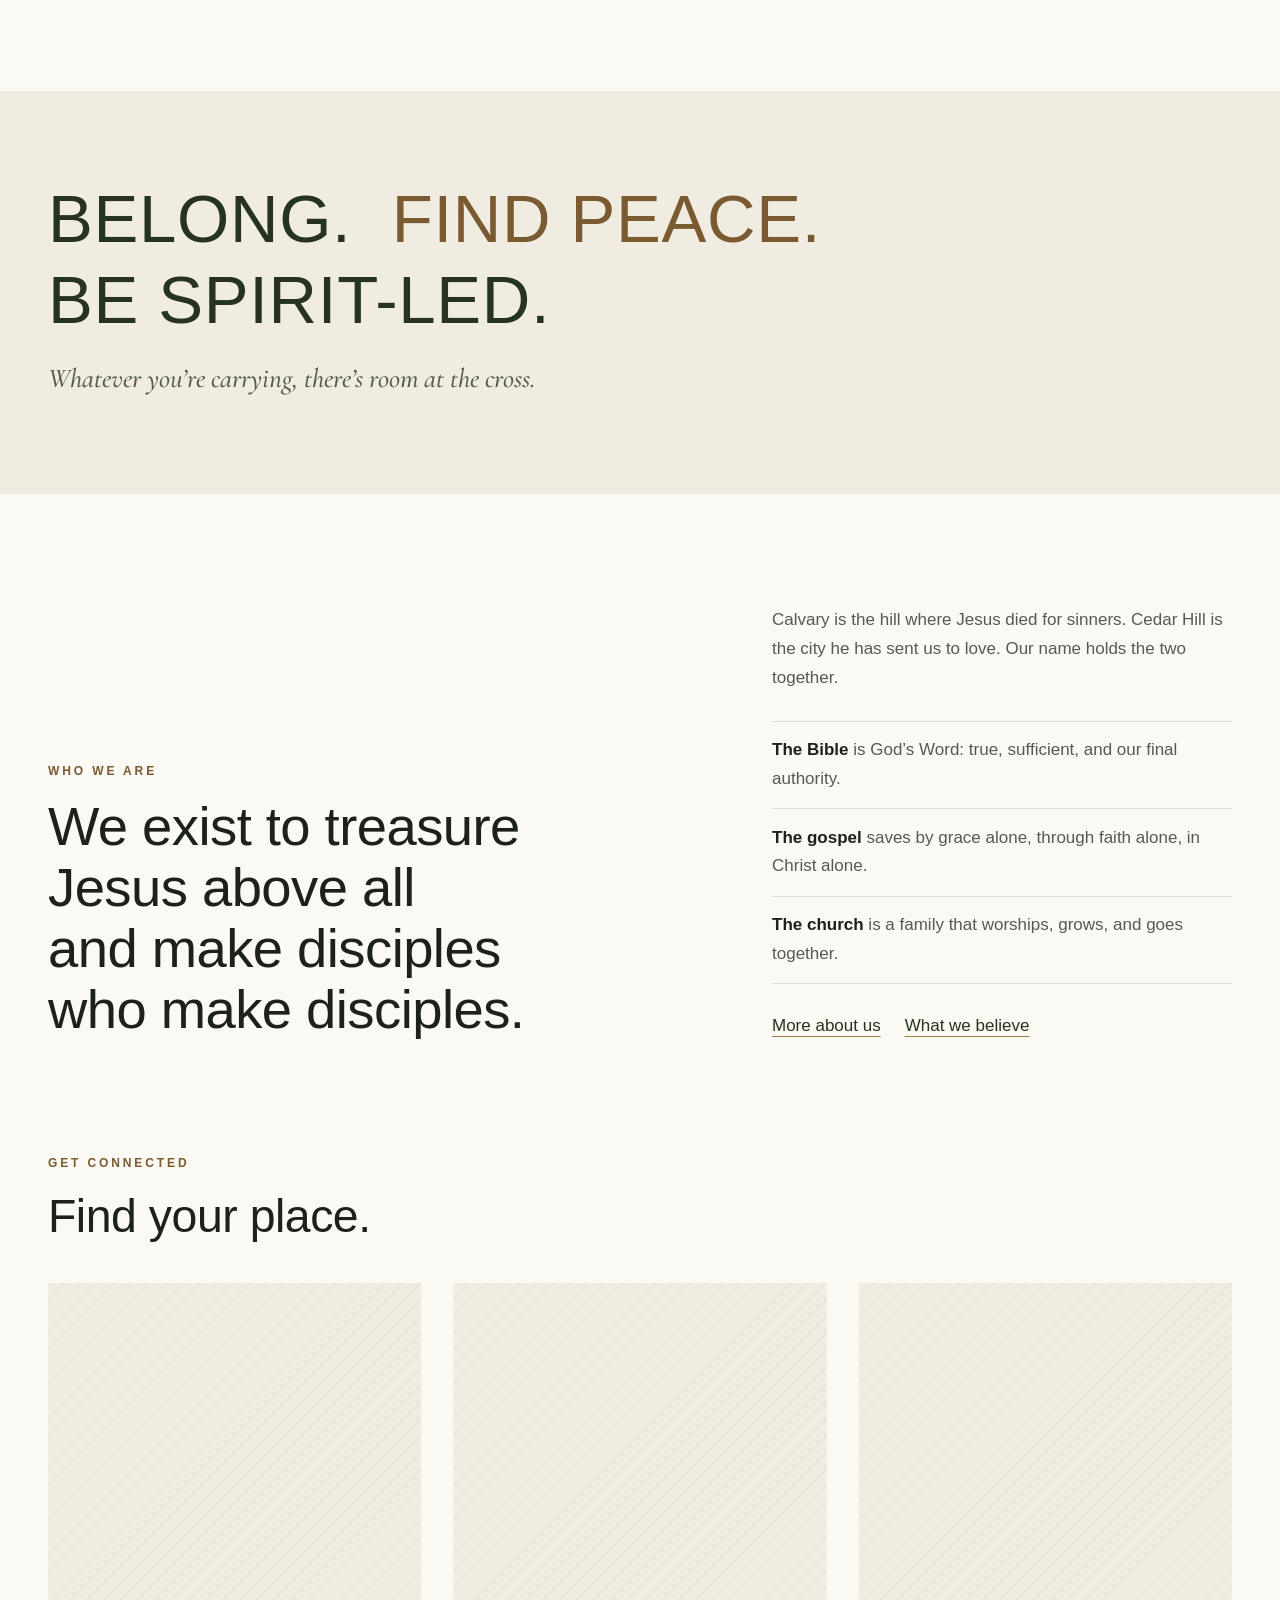
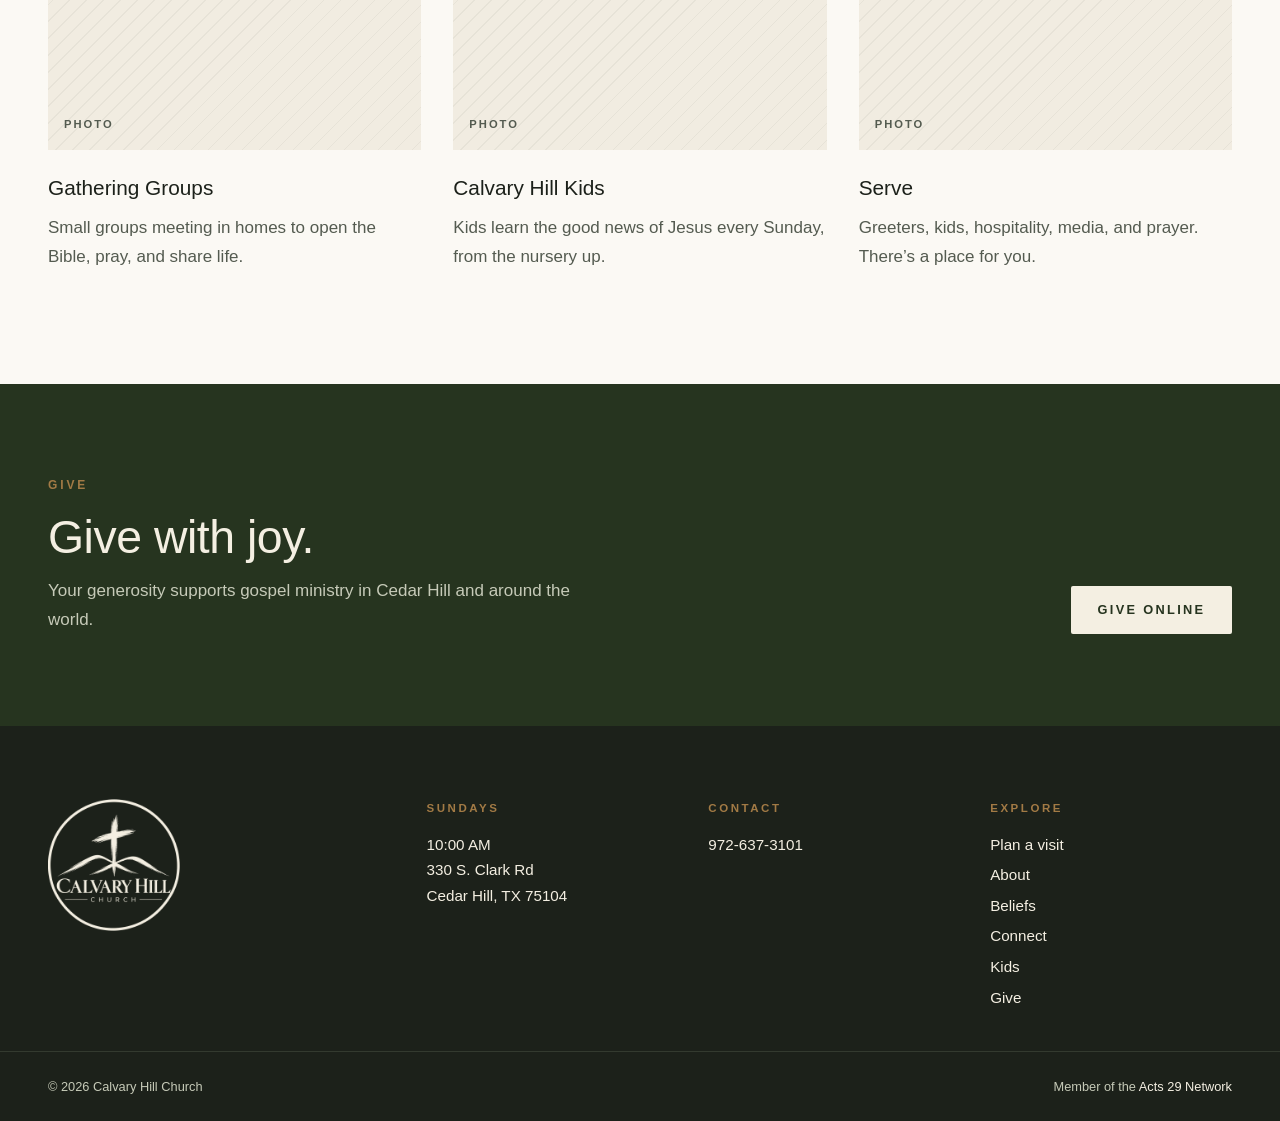
==== commit df1e9585: "Add Visit, About, Beliefs, Connect, Kids and Give pages Six inner pages in the simple design with a " ====
--- a/index.html
+++ b/index.html
@@ -21,7 +21,7 @@
 
   <header class="site-header">
     <div class="wrap site-header__inner">
-      <a class="brand" href="#main" aria-label="Calvary Hill Church, home">
+      <a class="brand" href="index.html" aria-label="Calvary Hill Church, home">
         <span class="brand__mark" aria-hidden="true"><span class="brand__hills"></span><span class="brand__cross"></span></span>
         <span class="brand__word">
           <span class="brand__name">Calvary Hill</span>
@@ -32,11 +32,13 @@
       <button class="nav-toggle" id="nav-toggle" type="button" aria-expanded="false" aria-controls="site-nav">Menu</button>
 
       <nav class="site-nav" id="site-nav" aria-label="Main">
-        <a href="#sundays">Sundays</a>
-        <a href="#about">About</a>
-        <a href="#connect">Connect</a>
-        <a href="#give">Give</a>
-        <a class="btn btn--dark" href="#sundays">Plan a visit</a>
+        <a href="visit.html">Visit</a>
+        <a href="about.html">About</a>
+        <a href="beliefs.html">Beliefs</a>
+        <a href="connect.html">Connect</a>
+        <a href="kids.html">Kids</a>
+        <a href="give.html">Give</a>
+        <a class="btn btn--dark" href="visit.html">Plan a visit</a>
       </nav>
     </div>
   </header>
@@ -59,7 +61,7 @@
         <h1 class="hero__title" id="hero-title">Treasure Jesus above&nbsp;all.</h1>
         <p class="hero__sub">Calvary Hill is a church in Cedar Hill making disciples who make disciples.</p>
         <div class="hero__actions">
-          <a class="btn btn--cream" href="#sundays">Plan a visit</a>
+          <a class="btn btn--cream" href="visit.html">Plan a visit</a>
           <a class="btn btn--ghost" href="https://www.google.com/maps/search/?api=1&amp;query=330+S+Clark+Rd+Cedar+Hill+TX+75104" target="_blank" rel="noopener">Get directions</a>
         </div>
       </div>
@@ -89,7 +91,7 @@
             <p class="label">New here?</p>
             <h2 class="title">We’d love to meet you.</h2>
             <p>Expect friendly people, singing, prayer, and a sermon that walks through the Bible. Come as you are.</p>
-            <a class="btn btn--dark" href="https://omnifellowship.churchcenter.com/" target="_blank" rel="noopener">Plan your visit</a>
+            <a class="btn btn--dark" href="visit.html">Plan your visit</a>
           </div>
         </div>
       </div>
@@ -115,6 +117,7 @@
             <li><strong>The gospel</strong> saves by grace alone, through faith alone, in Christ alone.</li>
             <li><strong>The church</strong> is a family that worships, grows, and goes together.</li>
           </ul>
+          <p class="link-row"><a class="text-link" href="about.html">More about us</a> <a class="text-link" href="beliefs.html">What we believe</a></p>
         </div>
       </div>
     </section>
@@ -124,17 +127,17 @@
         <p class="label">Get connected</p>
         <h2 class="title" id="connect-title">Find your place.</h2>
         <div class="tiles">
-          <a class="tile" href="https://omnifellowship.churchcenter.com/groups" target="_blank" rel="noopener">
+          <a class="tile" href="connect.html">
             <span class="photo photo--tile" aria-hidden="true" data-photo="assets/photos/groups.jpg"><span>Photo</span></span>
             <span class="tile__title">Gathering Groups</span>
             <span class="tile__text">Small groups meeting in homes to open the Bible, pray, and share life.</span>
           </a>
-          <a class="tile" href="#sundays">
+          <a class="tile" href="kids.html">
             <span class="photo photo--tile" aria-hidden="true" data-photo="assets/photos/kids.jpg"><span>Photo</span></span>
             <span class="tile__title">Calvary Hill Kids</span>
             <span class="tile__text">Kids learn the good news of Jesus every Sunday, from the nursery up.</span>
           </a>
-          <a class="tile" href="https://omnifellowship.churchcenter.com/" target="_blank" rel="noopener">
+          <a class="tile" href="connect.html#serve">
             <span class="photo photo--tile" aria-hidden="true" data-photo="assets/photos/serve.jpg"><span>Photo</span></span>
             <span class="tile__title">Serve</span>
             <span class="tile__text">Greeters, kids, hospitality, media, and prayer. There’s a place for you.</span>
@@ -170,10 +173,12 @@
       <div>
         <h2>Explore</h2>
         <ul>
-          <li><a href="#sundays">Plan a visit</a></li>
-          <li><a href="#about">About</a></li>
-          <li><a href="#connect">Groups</a></li>
-          <li><a href="#give">Give</a></li>
+          <li><a href="visit.html">Plan a visit</a></li>
+          <li><a href="about.html">About</a></li>
+          <li><a href="beliefs.html">Beliefs</a></li>
+          <li><a href="connect.html">Connect</a></li>
+          <li><a href="kids.html">Kids</a></li>
+          <li><a href="give.html">Give</a></li>
         </ul>
       </div>
     </div>
--- a/css/styles.css
+++ b/css/styles.css
@@ -185,7 +185,8 @@
   padding-block: 0.35rem;
   border-bottom: 1px solid transparent;
 }
-.site-nav a:not(.btn):hover { border-bottom-color: var(--bronze); }
+.site-nav a:not(.btn):hover,
+.site-nav a[aria-current="page"] { border-bottom-color: var(--bronze); }
 .site-nav .btn { min-height: 2.6rem; padding-inline: 1.2rem; font-size: 0.72rem; }
 
 .nav-toggle {
@@ -202,7 +203,7 @@
   cursor: pointer;
 }
 
-@media (max-width: 820px) {
+@media (max-width: 1000px) {
   .nav-toggle { display: inline-flex; align-items: center; }
   .site-header__inner { flex-wrap: wrap; }
   .site-nav {
@@ -423,21 +424,237 @@
   .photo--tile { aspect-ratio: 3 / 2; }
 }
 
-/* ---------- Give ---------- */
-
-.give {
+/* ---------- Give band and closing call-to-action bands ---------- */
+
+.give,
+.cta-band {
   padding-block: clamp(3.5rem, 2.5rem + 4vw, 6rem);
   background: var(--pine);
   color: var(--cream);
 }
-.give__inner {
+.give__inner,
+.cta-band__inner {
   display: flex;
   flex-wrap: wrap;
   align-items: end;
   justify-content: space-between;
   gap: 2rem;
 }
-.give p:not(.label) { margin-top: 0.75rem; color: var(--cream-2); max-width: 34rem; }
+.give p:not(.label),
+.cta-band p:not(.label) { margin-top: 0.75rem; color: var(--cream-2); max-width: 34rem; }
+
+/* ---------- Inner pages ---------- */
+
+.page-hero {
+  position: relative;
+  overflow: hidden;
+  background: var(--pine);
+  color: var(--cream);
+}
+.page-hero .hero__hills { height: clamp(60px, 8vw, 120px); }
+.page-hero__inner {
+  position: relative;
+  padding-top: clamp(3.5rem, 2.5rem + 4vw, 6rem);
+  padding-bottom: clamp(5.5rem, 4rem + 6vw, 9rem);
+}
+.page-hero h1 {
+  max-width: 16ch;
+  font-weight: 500;
+  font-size: clamp(2.2rem, 1.4rem + 3.4vw, 4rem);
+  line-height: 1.04;
+  letter-spacing: 0.005em;
+  text-transform: uppercase;
+}
+.page-hero p:not(.label) {
+  max-width: 34rem;
+  margin-top: 1.25rem;
+  font-size: clamp(1.05rem, 1rem + 0.3vw, 1.2rem);
+  line-height: 1.55;
+  color: var(--cream-2);
+}
+
+.section { padding-block: var(--space); }
+.section--sand { background: var(--sand); }
+.section--flush-top { padding-top: 0; }
+.section > .wrap + .wrap { margin-top: clamp(3rem, 2rem + 3vw, 4.5rem); }
+
+.section__head { max-width: 40rem; margin-bottom: clamp(2rem, 1.5rem + 2vw, 3rem); }
+.section__head > p:not(.label) { margin-top: 0.75rem; color: var(--ink-2); }
+
+.narrow { max-width: calc(44rem + 2 * var(--gutter)); }
+.narrow .lede { margin: 1rem 0 1.75rem; color: var(--ink-2); }
+
+.note { margin-top: 2.5rem; color: var(--ink-2); }
+.link-row { display: flex; flex-wrap: wrap; gap: 0.5rem 1.5rem; }
+
+.text-link {
+  color: var(--pine);
+  font-weight: 500;
+  text-decoration: underline;
+  text-decoration-color: var(--bronze);
+  text-underline-offset: 0.3em;
+}
+.text-link:hover { text-decoration-thickness: 2px; }
+
+.btn--line { color: var(--pine); border-color: var(--pine); }
+.btn--line:hover { background: var(--pine); color: var(--cream); }
+.btn-row { display: flex; flex-wrap: wrap; gap: 0.6rem; }
+
+.facts--flush { margin-bottom: clamp(3rem, 2rem + 3vw, 5rem); }
+.split--top { align-items: start; }
+.stack { display: grid; gap: 1.25rem; }
+
+.rows { margin: 1.5rem 0 0; border-top: 1px solid var(--rule); }
+.rows > div {
+  display: grid;
+  grid-template-columns: 9.5rem minmax(0, 1fr);
+  gap: 1.5rem;
+  padding-block: 1.1rem;
+  border-bottom: 1px solid var(--rule);
+}
+.rows dt { font-weight: 600; }
+.rows dd { margin: 0; color: var(--ink-2); }
+.rows--narrow { margin-top: 0; }
+
+.grid-2, .grid-3, .grid-4 {
+  display: grid;
+  gap: clamp(1.75rem, 1rem + 2.5vw, 3.5rem);
+}
+.grid-2 { grid-template-columns: repeat(2, minmax(0, 1fr)); }
+.grid-3 { grid-template-columns: repeat(3, minmax(0, 1fr)); }
+.grid-4 { grid-template-columns: repeat(4, minmax(0, 1fr)); }
+.grid-2--rows { row-gap: 0; }
+
+.item {
+  display: flex;
+  flex-direction: column;
+  gap: 0.6rem;
+  padding-block: 1.4rem;
+  border-top: 1px solid var(--rule);
+  min-width: 0;
+}
+.item h3 { font-size: 1.3rem; font-weight: 500; line-height: 1.25; }
+.item p { color: var(--ink-2); }
+.item .refs {
+  margin-top: auto;
+  font-size: 0.72rem;
+  font-weight: 600;
+  letter-spacing: 0.14em;
+  text-transform: uppercase;
+  color: var(--bronze-dk);
+}
+.item .verse { margin-top: 0.5rem; }
+
+.verse { margin: 0; }
+.verse p {
+  font-family: var(--font-serif);
+  font-style: italic;
+  font-weight: 500;
+  font-size: 1.3rem;
+  line-height: 1.4;
+  color: var(--ink);
+}
+.verse cite {
+  display: block;
+  margin-top: 0.4rem;
+  font-style: normal;
+  font-size: 0.72rem;
+  font-weight: 600;
+  letter-spacing: 0.16em;
+  text-transform: uppercase;
+  color: var(--bronze-dk);
+}
+.verse--large p { font-size: clamp(1.5rem, 1.2rem + 1.2vw, 2.1rem); line-height: 1.3; }
+
+.address-card {
+  display: grid;
+  gap: 1rem;
+  justify-items: start;
+  padding: 1.5rem;
+  border: 1px solid var(--pine);
+  border-radius: var(--radius);
+}
+.address-card .label { margin-bottom: -0.5rem; }
+.address-card address { font-style: normal; font-size: 1.25rem; font-weight: 500; line-height: 1.4; }
+
+.two-hills {
+  position: relative;
+  margin: 0;
+  padding: clamp(1.5rem, 1rem + 2vw, 2.5rem) clamp(1rem, 0.5rem + 2vw, 2rem) 3.25rem;
+  background: var(--bg);
+}
+.two-hills img { width: 100%; height: auto; display: block; }
+.two-hills__label {
+  position: absolute;
+  bottom: 1.1rem;
+  transform: translateX(-50%);
+  font-size: 0.7rem;
+  font-weight: 600;
+  letter-spacing: 0.22em;
+  text-transform: uppercase;
+  color: var(--bronze-dk);
+}
+/* Under the crest of each hill in the mark */
+.two-hills__label--left { left: 22%; }
+.two-hills__label--right { left: 72%; }
+
+.seasons {
+  display: grid;
+  grid-template-columns: repeat(3, minmax(0, 1fr));
+  width: 100%;
+  margin: 0;
+  padding: 0;
+  list-style: none;
+  border: 1px solid var(--rule);
+}
+.season { display: grid; gap: 0.1rem; padding: 0.8rem 1rem; min-width: 0; }
+.season + .season { border-left: 1px solid var(--rule); }
+.season__name { font-weight: 600; }
+.season__months { font-size: 0.85rem; color: var(--ink-2); font-variant-numeric: tabular-nums; }
+.season.is-current { background: var(--sand); box-shadow: inset 0 -2px 0 var(--bronze); }
+.season.is-current::after {
+  content: "Now meeting";
+  margin-top: 0.3rem;
+  font-size: 0.62rem;
+  font-weight: 600;
+  letter-spacing: 0.18em;
+  text-transform: uppercase;
+  color: var(--bronze-dk);
+}
+
+.tags { display: flex; flex-wrap: wrap; gap: 0.5rem; margin: 0; padding: 0; list-style: none; }
+.tags li {
+  padding: 0.35rem 0.9rem;
+  border: 1px solid var(--rule);
+  border-radius: 999px;
+  background: var(--bg);
+  font-size: 0.85rem;
+  font-weight: 500;
+}
+
+.people {
+  display: grid;
+  grid-template-columns: repeat(3, minmax(0, 1fr));
+  gap: clamp(1.25rem, 1rem + 1.5vw, 2rem);
+}
+.person { display: grid; gap: 0.2rem; align-content: start; min-width: 0; }
+.photo--person { aspect-ratio: 4 / 5; margin-bottom: 0.75rem; }
+.person h3 { font-size: 1.2rem; font-weight: 500; }
+.person p { font-size: 0.8rem; font-weight: 600; letter-spacing: 0.16em; text-transform: uppercase; color: var(--bronze-dk); }
+
+@media (max-width: 900px) {
+  .grid-4 { grid-template-columns: repeat(2, minmax(0, 1fr)); }
+}
+@media (max-width: 760px) {
+  .grid-2, .grid-3 { grid-template-columns: 1fr; }
+  .people { grid-template-columns: repeat(2, minmax(0, 1fr)); }
+  .rows > div { grid-template-columns: 1fr; gap: 0.2rem; }
+}
+@media (max-width: 520px) {
+  .grid-4, .people { grid-template-columns: 1fr; }
+  .seasons { grid-template-columns: 1fr; }
+  .season + .season { border-left: 0; border-top: 1px solid var(--rule); }
+}
 
 /* ---------- Footer ---------- */
 
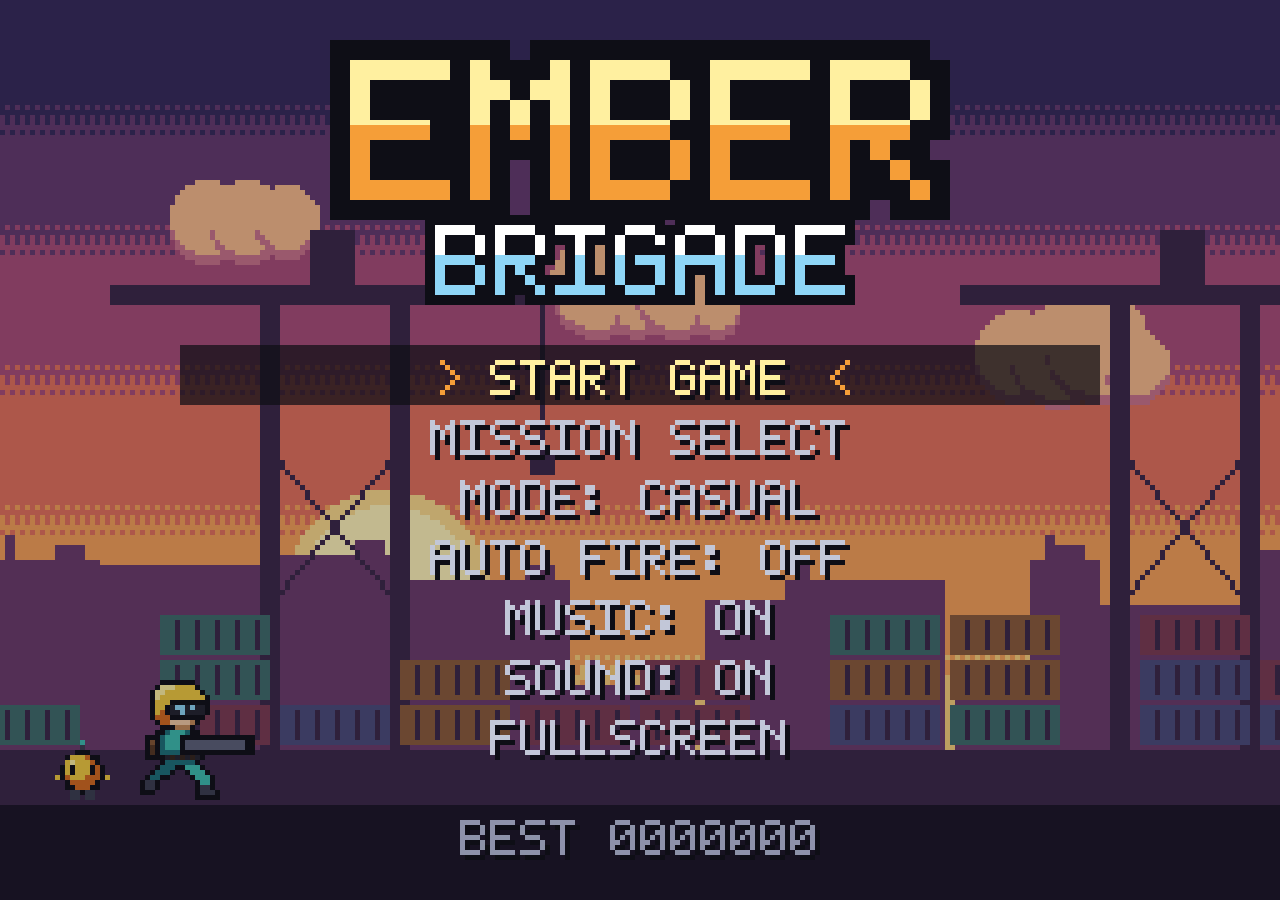
==== commit 18976ac0: "Add Ember Brigade, an original run-and-gun browser game A dependency-free HTML5 canvas game with ten" ====
--- a/index.html
+++ b/index.html
@@ -1,193 +1,34 @@
-<!doctype html>
+<!DOCTYPE html>
 <html lang="en">
 <head>
-  <meta charset="utf-8">
-  <meta name="viewport" content="width=device-width, initial-scale=1, viewport-fit=cover">
-  <title>Calvary Hill Church · Cedar Hill, Texas</title>
-  <meta name="description" content="Calvary Hill is a church in Cedar Hill, Texas. We exist to treasure Jesus above all and make disciples who make disciples. Sundays at 10:00 AM, 330 S. Clark Rd.">
-  <meta property="og:title" content="Calvary Hill Church">
-  <meta property="og:description" content="Treasure Jesus above all. Sundays at 10:00 AM in Cedar Hill, Texas.">
-  <meta property="og:image" content="assets/brand/og-image.jpg">
-  <meta name="theme-color" content="#26341f">
-  <link rel="icon" type="image/png" href="assets/brand/favicon-64.png">
-  <link rel="apple-touch-icon" href="assets/brand/apple-touch-icon.png">
-  <link rel="preconnect" href="https://fonts.googleapis.com">
-  <link rel="preconnect" href="https://fonts.gstatic.com" crossorigin>
-  <link rel="stylesheet" href="https://fonts.googleapis.com/css2?family=Jost:wght@400;500;600&family=Cormorant+Garamond:ital,wght@1,500&display=swap">
-  <link rel="stylesheet" href="css/styles.css">
+<meta charset="utf-8">
+<meta name="viewport" content="width=device-width, initial-scale=1, maximum-scale=1, user-scalable=no, viewport-fit=cover">
+<meta name="mobile-web-app-capable" content="yes">
+<meta name="apple-mobile-web-app-capable" content="yes">
+<meta name="apple-mobile-web-app-status-bar-style" content="black-translucent">
+<meta name="theme-color" content="#0e0e16">
+<title>Ember Brigade</title>
+<link rel="stylesheet" href="style.css">
 </head>
 <body>
-  <a class="skip-link" href="#main">Skip to content</a>
-
-  <header class="site-header">
-    <div class="wrap site-header__inner">
-      <a class="brand" href="index.html" aria-label="Calvary Hill Church, home">
-        <span class="brand__mark" aria-hidden="true"><span class="brand__hills"></span><span class="brand__cross"></span></span>
-        <span class="brand__word">
-          <span class="brand__name">Calvary Hill</span>
-          <span class="brand__sub">Church</span>
-        </span>
-      </a>
-
-      <button class="nav-toggle" id="nav-toggle" type="button" aria-expanded="false" aria-controls="site-nav">Menu</button>
-
-      <nav class="site-nav" id="site-nav" aria-label="Main">
-        <a href="visit.html">Visit</a>
-        <a href="about.html">About</a>
-        <a href="beliefs.html">Beliefs</a>
-        <a href="connect.html">Connect</a>
-        <a href="kids.html">Kids</a>
-        <a href="give.html">Give</a>
-        <a class="btn btn--dark" href="visit.html">Plan a visit</a>
-      </nav>
-    </div>
-  </header>
-
-  <main id="main">
-
-    <section class="hero" aria-labelledby="hero-title">
-      <!-- Stand-in until there is a real photo: tone-on-tone hills with the cross on the crest -->
-      <div class="hero__art" aria-hidden="true">
-        <span class="hero__photo" data-photo="assets/photos/hero.jpg"></span>
-        <span class="hero__cross"></span>
-        <svg class="hero__hills" viewBox="0 0 1440 320" preserveAspectRatio="none">
-          <path class="hill-1" d="M0 190C180 140 330 120 520 150C700 178 820 110 1010 95C1190 82 1320 130 1440 150V320H0Z"/>
-          <path class="hill-2" d="M0 240C210 200 380 215 560 230C760 247 900 180 1100 190C1260 198 1360 222 1440 214V320H0Z"/>
-          <path class="hill-3" d="M0 284C240 262 420 270 640 282C860 294 1040 258 1240 262C1340 264 1400 274 1440 278V320H0Z"/>
-        </svg>
-      </div>
-      <div class="wrap hero__inner">
-        <p class="label label--light">Sundays at 10:00 AM · Cedar Hill, Texas</p>
-        <h1 class="hero__title" id="hero-title">Treasure Jesus above&nbsp;all.</h1>
-        <p class="hero__sub">Calvary Hill is a church in Cedar Hill making disciples who make disciples.</p>
-        <div class="hero__actions">
-          <a class="btn btn--cream" href="visit.html">Plan a visit</a>
-          <a class="btn btn--ghost" href="https://www.google.com/maps/search/?api=1&amp;query=330+S+Clark+Rd+Cedar+Hill+TX+75104" target="_blank" rel="noopener">Get directions</a>
-        </div>
-      </div>
-    </section>
-
-    <section class="sundays" id="sundays" aria-labelledby="sundays-title">
-      <div class="wrap">
-        <h2 class="visually-hidden" id="sundays-title">Sundays</h2>
-        <dl class="facts">
-          <div>
-            <dt>Sunday worship</dt>
-            <dd>10:00 AM</dd>
-          </div>
-          <div>
-            <dt>Location</dt>
-            <dd>330 S. Clark Rd<br>Cedar Hill, TX 75104</dd>
-          </div>
-          <div>
-            <dt>Kids</dt>
-            <dd>Nursery and classes during the service</dd>
-          </div>
-        </dl>
-
-        <div class="split">
-          <div class="photo" role="img" aria-label="Sunday worship at Calvary Hill" data-photo="assets/photos/sunday.jpg"><span>Photo · Sunday worship</span></div>
-          <div class="split__text">
-            <p class="label">New here?</p>
-            <h2 class="title">We’d love to meet you.</h2>
-            <p>Expect friendly people, singing, prayer, and a sermon that walks through the Bible. Come as you are.</p>
-            <a class="btn btn--dark" href="visit.html">Plan your visit</a>
-          </div>
-        </div>
-      </div>
-    </section>
-
-    <section class="words" aria-label="Come as you are">
-      <div class="wrap">
-        <p class="words__line"><span>Belong.</span> <span>Find peace.</span> <span>Be Spirit-led.</span></p>
-        <p class="words__sub">Whatever you’re carrying, there’s room at the cross.</p>
-      </div>
-    </section>
-
-    <section class="about" id="about" aria-labelledby="about-title">
-      <div class="wrap about__grid">
-        <div>
-          <p class="label">Who we are</p>
-          <h2 class="title title--large" id="about-title">We exist to treasure Jesus above all and make disciples who make disciples.</h2>
-        </div>
-        <div class="about__side">
-          <p>Calvary is the hill where Jesus died for sinners. Cedar Hill is the city he has sent us to love. Our name holds the two together.</p>
-          <ul class="beliefs" aria-label="What we believe">
-            <li><strong>The Bible</strong> is God’s Word: true, sufficient, and our final authority.</li>
-            <li><strong>The gospel</strong> saves by grace alone, through faith alone, in Christ alone.</li>
-            <li><strong>The church</strong> is a family that worships, grows, and goes together.</li>
-          </ul>
-          <p class="link-row"><a class="text-link" href="about.html">More about us</a> <a class="text-link" href="beliefs.html">What we believe</a></p>
-        </div>
-      </div>
-    </section>
-
-    <section class="connect" id="connect" aria-labelledby="connect-title">
-      <div class="wrap">
-        <p class="label">Get connected</p>
-        <h2 class="title" id="connect-title">Find your place.</h2>
-        <div class="tiles">
-          <a class="tile" href="connect.html">
-            <span class="photo photo--tile" aria-hidden="true" data-photo="assets/photos/groups.jpg"><span>Photo</span></span>
-            <span class="tile__title">Gathering Groups</span>
-            <span class="tile__text">Small groups meeting in homes to open the Bible, pray, and share life.</span>
-          </a>
-          <a class="tile" href="kids.html">
-            <span class="photo photo--tile" aria-hidden="true" data-photo="assets/photos/kids.jpg"><span>Photo</span></span>
-            <span class="tile__title">Calvary Hill Kids</span>
-            <span class="tile__text">Kids learn the good news of Jesus every Sunday, from the nursery up.</span>
-          </a>
-          <a class="tile" href="connect.html#serve">
-            <span class="photo photo--tile" aria-hidden="true" data-photo="assets/photos/serve.jpg"><span>Photo</span></span>
-            <span class="tile__title">Serve</span>
-            <span class="tile__text">Greeters, kids, hospitality, media, and prayer. There’s a place for you.</span>
-          </a>
-        </div>
-      </div>
-    </section>
-
-    <section class="give" id="give" aria-labelledby="give-title">
-      <div class="wrap give__inner">
-        <div>
-          <p class="label label--light">Give</p>
-          <h2 class="title" id="give-title">Give with joy.</h2>
-          <p>Your generosity supports gospel ministry in Cedar Hill and around the world.</p>
-        </div>
-        <a class="btn btn--cream" href="https://omnifellowship.churchcenter.com/giving" target="_blank" rel="noopener">Give online</a>
-      </div>
-    </section>
-  </main>
-
-  <footer class="site-footer">
-    <div class="wrap site-footer__grid">
-      <span class="site-footer__badge" role="img" aria-label="Calvary Hill Church logo"></span>
-      <div>
-        <h2>Sundays</h2>
-        <p>10:00 AM</p>
-        <address>330 S. Clark Rd<br>Cedar Hill, TX 75104</address>
-      </div>
-      <div>
-        <h2>Contact</h2>
-        <p><a href="tel:+19726373101">972-637-3101</a></p>
-      </div>
-      <div>
-        <h2>Explore</h2>
-        <ul>
-          <li><a href="visit.html">Plan a visit</a></li>
-          <li><a href="about.html">About</a></li>
-          <li><a href="beliefs.html">Beliefs</a></li>
-          <li><a href="connect.html">Connect</a></li>
-          <li><a href="kids.html">Kids</a></li>
-          <li><a href="give.html">Give</a></li>
-        </ul>
-      </div>
-    </div>
-    <div class="wrap site-footer__base">
-      <p>© <span id="year">2026</span> Calvary Hill Church</p>
-      <p>Member of the <a href="https://www.acts29.com" target="_blank" rel="noopener">Acts 29 Network</a></p>
-    </div>
-  </footer>
-
-  <script src="js/main.js"></script>
+<div id="wrap">
+  <canvas id="game" width="320" height="180" aria-label="Ember Brigade game screen"></canvas>
+  <div id="touch" hidden>
+    <div id="stick"><div id="knob"></div></div>
+    <div class="tb" id="bGren"><span>BOMB</span></div>
+    <div class="tb" id="bFire"><span>FIRE</span></div>
+    <div class="tb" id="bJump"><span>JUMP</span></div>
+  </div>
+  <div id="bPause" hidden aria-label="Pause"><i></i><i></i></div>
+</div>
+<script src="js/core.js"></script>
+<script src="js/sprites.js"></script>
+<script src="js/audio.js"></script>
+<script src="js/input.js"></script>
+<script src="js/themes.js"></script>
+<script src="js/levels.js"></script>
+<script src="js/entities.js"></script>
+<script src="js/bosses.js"></script>
+<script src="js/game.js"></script>
 </body>
 </html>
--- a/style.css
+++ b/style.css
@@ -0,0 +1,131 @@
+/* Ember Brigade - page shell and touch controls (single dark look by design) */
+:root {
+  color-scheme: dark;
+  --ink: #0e0e16;
+  --panel: #22232f;
+  --steel: #8d92aa;
+  --pale: #c2c7d8;
+  --ember: #f59e38;
+  --flame: #ea4f48;
+  --teal: #3cbcae;
+  --btn: clamp(58px, 19vmin, 104px);
+}
+html, body {
+  height: 100%;
+  margin: 0;
+  background: var(--ink);
+  color: var(--pale);
+  overflow: hidden;
+  overscroll-behavior: none;
+  -webkit-user-select: none;
+  user-select: none;
+  -webkit-touch-callout: none;
+  -webkit-tap-highlight-color: transparent;
+  touch-action: none;
+  font-family: ui-monospace, "SF Mono", Menlo, Consolas, monospace;
+}
+#wrap {
+  position: fixed;
+  top: env(safe-area-inset-top, 0px);
+  right: env(safe-area-inset-right, 0px);
+  bottom: env(safe-area-inset-bottom, 0px);
+  left: env(safe-area-inset-left, 0px);
+  overflow: hidden;
+  background: var(--ink);
+}
+#game {
+  position: absolute;
+  left: 0;
+  top: 0;
+  image-rendering: pixelated;
+  image-rendering: crisp-edges;
+  background: #000;
+  touch-action: none;
+}
+[hidden] { display: none !important; }
+
+/* ---- in-game touch layer ---- */
+#touch {
+  position: absolute;
+  inset: 0;
+  touch-action: none;
+}
+#stick {
+  position: absolute;
+  left: 22vmin;
+  top: calc(100% - 24vmin);
+  width: 0;
+  height: 0;
+  opacity: 0.38;
+  pointer-events: none;
+}
+#stick::before {
+  content: "";
+  position: absolute;
+  width: clamp(84px, 27vmin, 150px);
+  height: clamp(84px, 27vmin, 150px);
+  transform: translate(-50%, -50%);
+  border-radius: 50%;
+  border: 2px solid var(--pale);
+  background: rgba(34, 35, 47, 0.45);
+  box-sizing: border-box;
+}
+#knob {
+  position: absolute;
+  width: clamp(40px, 12vmin, 66px);
+  height: clamp(40px, 12vmin, 66px);
+  margin: calc(clamp(40px, 12vmin, 66px) / -2) 0 0 calc(clamp(40px, 12vmin, 66px) / -2);
+  border-radius: 50%;
+  background: var(--pale);
+  box-shadow: 0 0 0 2px var(--ink);
+}
+#stick.on { opacity: 0.75; }
+.tb {
+  position: absolute;
+  width: var(--btn);
+  height: var(--btn);
+  border-radius: 50%;
+  box-sizing: border-box;
+  border: 2px solid var(--pale);
+  background: rgba(34, 35, 47, 0.5);
+  color: var(--pale);
+  display: flex;
+  align-items: center;
+  justify-content: center;
+  font-size: clamp(9px, 2.6vmin, 14px);
+  font-weight: 700;
+  letter-spacing: 0.08em;
+  opacity: 0.6;
+  pointer-events: none;
+}
+.tb.on { opacity: 1; transform: scale(0.94); }
+#bFire { right: calc(var(--btn) * 1.02 + 4vmin); bottom: 5vmin; border-color: var(--ember); color: var(--ember); }
+#bFire.on { background: var(--ember); color: var(--ink); }
+#bJump { right: 4vmin; bottom: calc(var(--btn) * 0.42 + 5vmin); border-color: var(--teal); color: var(--teal); }
+#bJump.on { background: var(--teal); color: var(--ink); }
+#bGren { --btn: clamp(46px, 14vmin, 78px); right: calc(clamp(58px, 19vmin, 104px) * 0.62 + 4vmin); bottom: calc(clamp(58px, 19vmin, 104px) * 1.28 + 5vmin); border-color: var(--flame); color: var(--flame); }
+#bGren.on { background: var(--flame); color: var(--ink); }
+#bPause {
+  position: absolute;
+  top: 6px;
+  right: 6px;
+  width: 34px;
+  height: 34px;
+  border-radius: 6px;
+  border: 2px solid var(--steel);
+  background: rgba(34, 35, 47, 0.6);
+  display: flex;
+  align-items: center;
+  justify-content: center;
+  gap: 5px;
+  box-sizing: border-box;
+  touch-action: none;
+}
+#bPause i { display: block; width: 5px; height: 14px; background: var(--pale); }
+
+/* portrait: the screen sits on top, the controls get the free space below */
+body.portrait #stick { left: 26vw; top: 76%; }
+body.portrait #bFire { bottom: 14vh; }
+body.portrait #bJump { bottom: calc(14vh + var(--btn) * 0.42); }
+body.portrait #bGren { bottom: calc(14vh + clamp(58px, 19vmin, 104px) * 1.28); }
+body.portrait .tb, body.portrait #stick { opacity: 0.8; }
